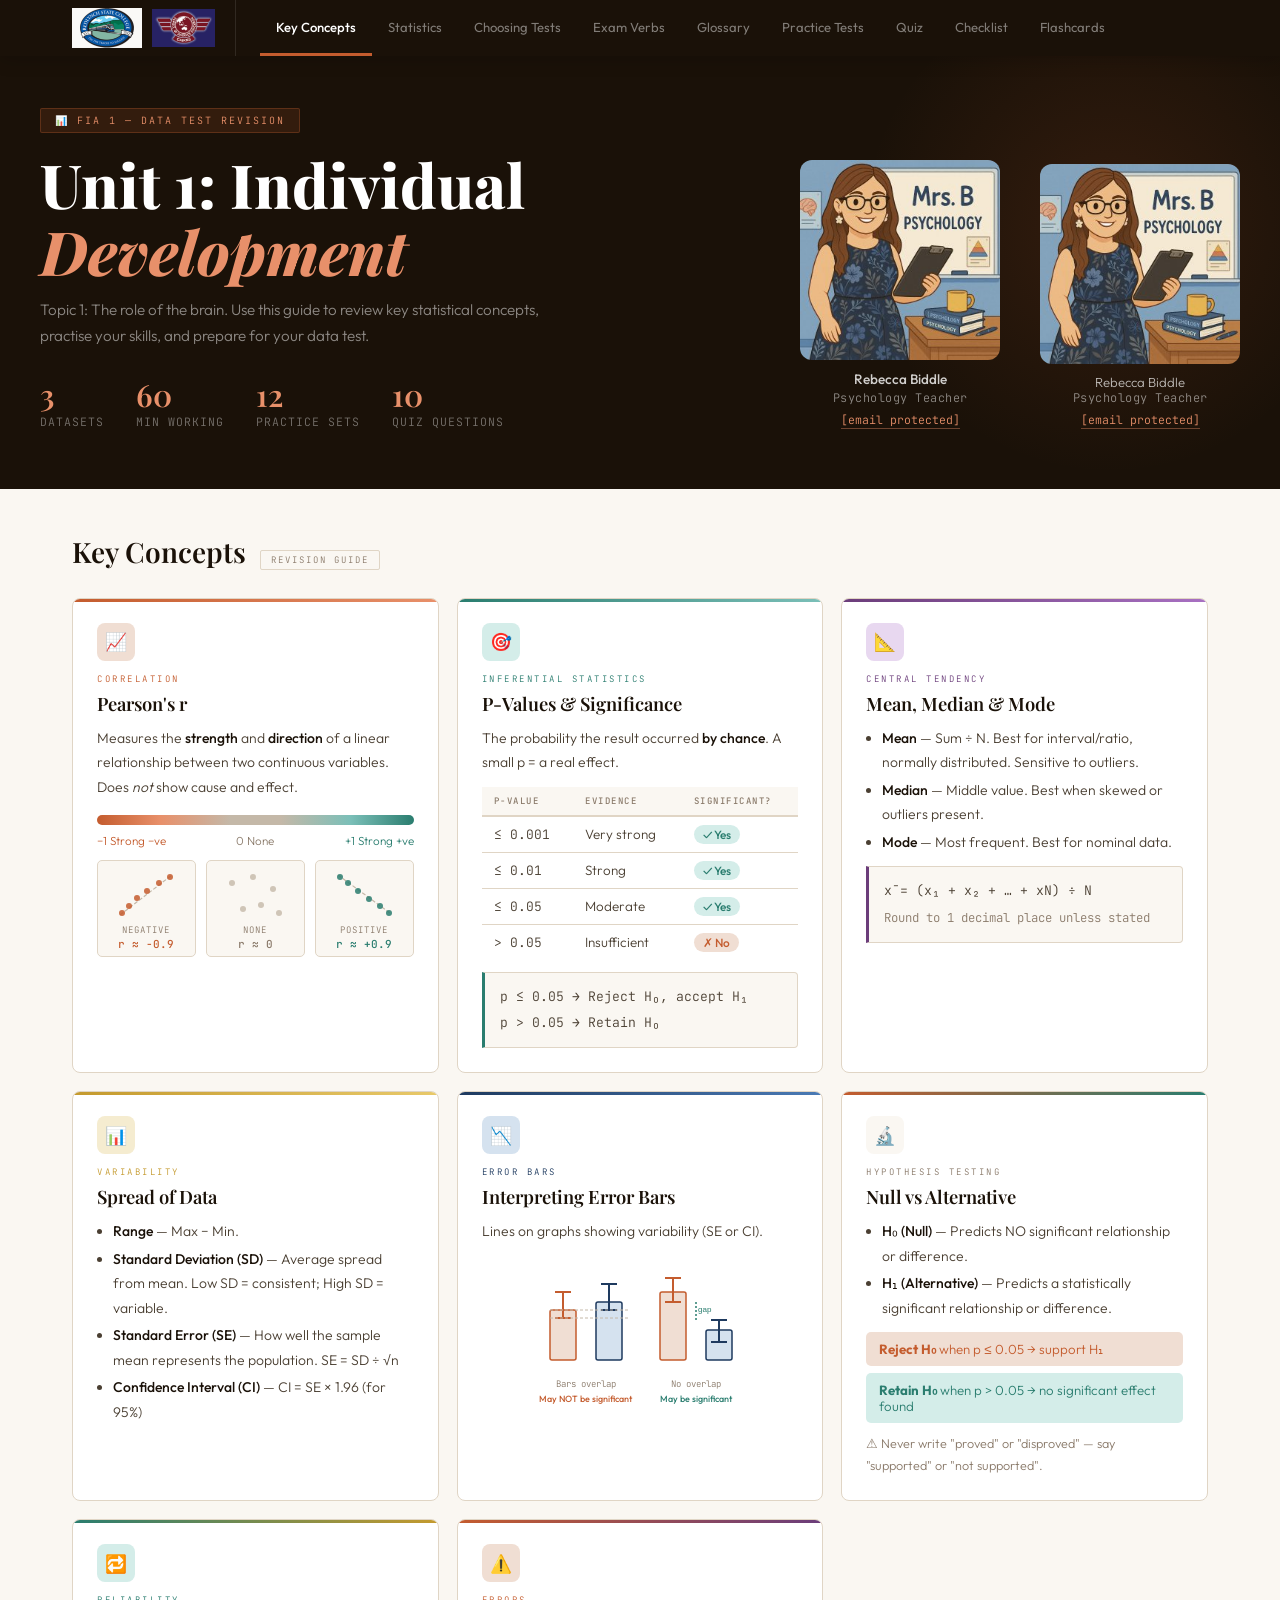
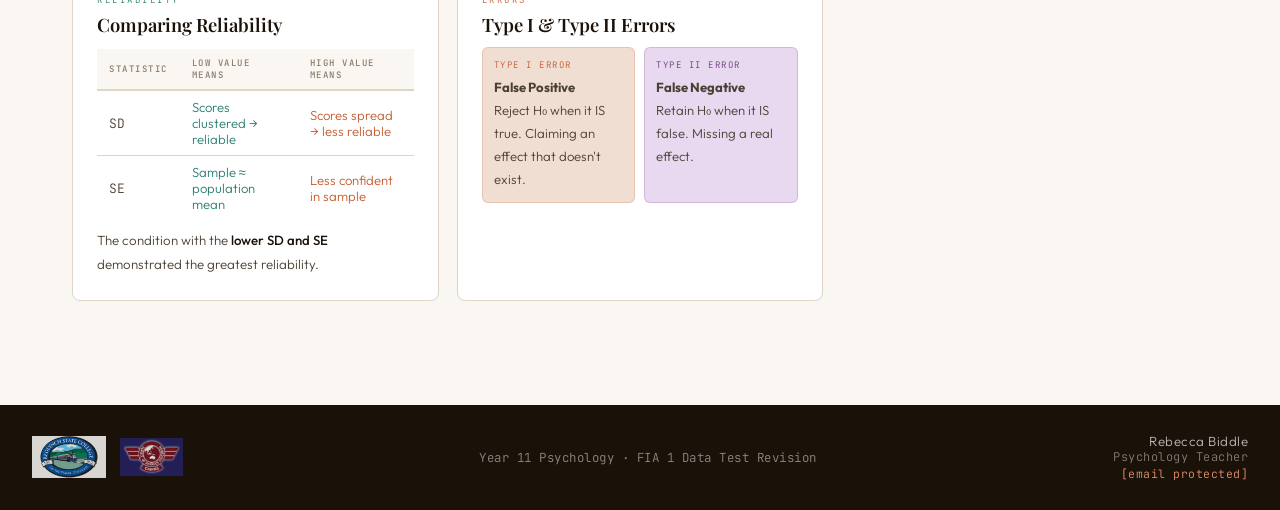
==== psych_revision.html @ a2a99e6b "Add files via upload" ====
<!DOCTYPE html>
<html lang="en">
<head>
<meta charset="UTF-8">
<meta name="viewport" content="width=device-width, initial-scale=1.0">
<title>Yr 11 Psychology — Data Test Revision</title>
<link href="https://fonts.googleapis.com/css2?family=Playfair+Display:ital,wght@0,600;0,800;1,600&family=Outfit:wght@300;400;500;600&family=JetBrains+Mono:wght@400;500&display=swap" rel="stylesheet">
<style>
:root {
  --cream: #faf7f2;
  --warm-white: #fff9f4;
  --ink: #1a1108;
  --ink-light: #4a3f32;
  --ink-muted: #8a7a6a;
  --ink-faint: #c4b8a8;
  --rust: #c45c2e;
  --rust-light: #f0ded3;
  --teal: #2a7d6f;
  --teal-light: #d4ede9;
  --gold: #c49a2e;
  --gold-light: #f5ecd0;
  --plum: #6b3d7a;
  --plum-light: #e8d8f0;
  --navy: #1e3a5f;
  --navy-light: #d5e2ef;
  --border: #e0d5c5;
  --shadow: rgba(26,17,8,0.08);
}
* { margin:0; padding:0; box-sizing:border-box; }
body { background:var(--cream); color:var(--ink); font-family:'Outfit',sans-serif; font-weight:300; min-height:100vh; }
.site-header { background:var(--ink); position:sticky; top:0; z-index:100; box-shadow:0 2px 20px rgba(0,0,0,0.2); }
.header-inner { max-width:1200px; margin:0 auto; padding:0 32px; display:flex; align-items:stretch; }
.header-brand { padding:14px 24px 14px 0; border-right:1px solid rgba(255,255,255,0.1); margin-right:24px; flex-shrink:0; }
.header-brand .school { font-family:'JetBrains Mono',monospace; font-size:9px; letter-spacing:2.5px; text-transform:uppercase; color:#e8906a; margin-bottom:3px; }
.header-brand .title { font-family:'Playfair Display',serif; font-size:1.05rem; color:#fff; font-weight:600; }
.header-nav { display:flex; align-items:stretch; flex:1; overflow-x:auto; }
.nav-btn { background:none; border:none; color:rgba(255,255,255,0.45); font-family:'Outfit',sans-serif; font-size:0.82rem; font-weight:400; padding:0 16px; cursor:pointer; transition:all 0.2s; border-bottom:3px solid transparent; white-space:nowrap; }
.nav-btn:hover { color:rgba(255,255,255,0.85); }
.nav-btn.active { color:#fff; border-bottom-color:var(--rust); font-weight:500; }
.hero { background:var(--ink); padding:52px 32px 60px; position:relative; overflow:hidden; }
.hero::before { content:''; position:absolute; right:-80px; top:-80px; width:500px; height:500px; border-radius:50%; background:radial-gradient(circle, rgba(196,92,46,0.15) 0%, transparent 70%); pointer-events:none; }
.hero-inner { max-width:1200px; margin:0 auto; position:relative; z-index:1; }
.hero-tag { display:inline-flex; align-items:center; gap:8px; background:rgba(196,92,46,0.15); border:1px solid rgba(196,92,46,0.3); color:#e8906a; font-family:'JetBrains Mono',monospace; font-size:10px; letter-spacing:2px; text-transform:uppercase; padding:5px 14px; border-radius:2px; margin-bottom:18px; }
.hero h1 { font-family:'Playfair Display',serif; font-size:clamp(2.2rem,5vw,3.8rem); color:#fff; line-height:1.1; margin-bottom:12px; font-weight:800; }
.hero h1 em { color:#e8906a; font-style:italic; }
.hero-sub { color:rgba(255,255,255,0.5); font-size:0.95rem; max-width:500px; line-height:1.7; }
.hero-stats { display:flex; gap:32px; margin-top:32px; flex-wrap:wrap; }
.hero-stat-num { font-family:'Playfair Display',serif; font-size:1.9rem; color:#e8906a; font-weight:600; line-height:1; margin-bottom:3px; }
.hero-stat-label { font-size:0.72rem; color:rgba(255,255,255,0.4); text-transform:uppercase; letter-spacing:1px; font-family:'JetBrains Mono',monospace; }
.main { max-width:1200px; margin:0 auto; padding:44px 32px 80px; }
.section { display:none; animation:fadeIn 0.3s ease; }
.section.active { display:block; }
@keyframes fadeIn { from { opacity:0; transform:translateY(8px); } to { opacity:1; transform:translateY(0); } }
.section-heading { display:flex; align-items:baseline; gap:14px; margin-bottom:28px; }
.section-heading h2 { font-family:'Playfair Display',serif; font-size:1.75rem; color:var(--ink); font-weight:600; }
.section-heading .stag { font-family:'JetBrains Mono',monospace; font-size:9px; letter-spacing:2px; text-transform:uppercase; color:var(--ink-muted); border:1px solid var(--border); padding:3px 10px; border-radius:2px; }
.card-grid { display:grid; grid-template-columns:repeat(auto-fill,minmax(340px,1fr)); gap:18px; margin-bottom:24px; }
.card { background:#fff; border:1px solid var(--border); border-radius:8px; padding:24px; transition:transform 0.2s,box-shadow 0.2s; position:relative; overflow:hidden; }
.card:hover { transform:translateY(-3px); box-shadow:0 8px 28px var(--shadow); }
.card-stripe { position:absolute; top:0; left:0; right:0; height:3px; }
.card-icon { width:38px; height:38px; border-radius:8px; display:flex; align-items:center; justify-content:center; font-size:1.1rem; margin-bottom:12px; }
.card-label { font-family:'JetBrains Mono',monospace; font-size:9px; letter-spacing:2.5px; text-transform:uppercase; margin-bottom:7px; }
.card h3 { font-family:'Playfair Display',serif; font-size:1.15rem; color:var(--ink); margin-bottom:10px; font-weight:600; line-height:1.3; }
.card p, .card li { color:var(--ink-light); font-size:0.875rem; line-height:1.75; }
.card ul { padding-left:16px; }
.card li { margin-bottom:3px; }
.hl { font-weight:500; color:var(--ink); }
.formula { background:var(--cream); border:1px solid var(--border); border-left:3px solid; border-radius:0 4px 4px 0; padding:11px 15px; margin-top:12px; font-family:'JetBrains Mono',monospace; font-size:0.82rem; color:var(--ink-light); line-height:2; }
.r-track { width:100%; height:10px; border-radius:5px; background:linear-gradient(to right, #c45c2e 0%, #e8906a 20%, #c4b8a8 42%, #c4b8a8 58%, #7bbfb8 80%, #2a7d6f 100%); position:relative; margin-top:16px; }
.r-labels-row { display:flex; justify-content:space-between; margin-top:8px; font-size:0.73rem; color:var(--ink-muted); }
.scatter-row { display:flex; gap:10px; margin-top:12px; }
.scatter-item { flex:1; background:var(--cream); border:1px solid var(--border); border-radius:5px; padding:8px 6px 5px; text-align:center; }
.scatter-item svg { display:block; margin:0 auto; }
.scatter-item-label { font-size:9px; font-family:'JetBrains Mono',monospace; letter-spacing:1px; text-transform:uppercase; color:var(--ink-muted); margin-top:5px; }
.scatter-item-r { font-size:11px; font-family:'JetBrains Mono',monospace; font-weight:500; margin-top:1px; }
.data-table { width:100%; border-collapse:collapse; font-size:0.84rem; margin-top:12px; }
.data-table th { background:var(--cream); padding:8px 12px; text-align:left; font-weight:500; font-family:'JetBrains Mono',monospace; font-size:9px; letter-spacing:1.5px; text-transform:uppercase; color:var(--ink-muted); border-bottom:2px solid var(--border); }
.data-table td { padding:8px 12px; border-bottom:1px solid var(--border); color:var(--ink-light); vertical-align:middle; }
.data-table tr:last-child td { border-bottom:none; }
.data-table td:first-child { font-family:'JetBrains Mono',monospace; font-size:0.81rem; }
.pill { display:inline-block; padding:2px 9px; border-radius:20px; font-size:0.74rem; font-weight:500; }
.pill-green { background:var(--teal-light); color:var(--teal); }
.pill-red { background:var(--rust-light); color:var(--rust); }
.pill-gold { background:var(--gold-light); color:var(--gold); }
.pill-plum { background:var(--plum-light); color:var(--plum); }
.pill-navy { background:var(--navy-light); color:var(--navy); }
.eb-demo { display:flex; gap:20px; margin-top:12px; align-items:flex-end; justify-content:center; padding:16px 0 8px; }
.eb-wrap { text-align:center; }
.eb-label { font-family:'JetBrains Mono',monospace; font-size:9px; color:var(--ink-muted); margin-top:6px; }
.eb-verdict { font-size:9px; margin-top:3px; font-weight:500; }
.full-card { background:#fff; border:1px solid var(--border); border-radius:8px; padding:26px; margin-bottom:18px; }
.full-card h3 { font-family:'Playfair Display',serif; font-size:1.2rem; color:var(--ink); margin-bottom:14px; }
.tree-wrap { background:#fff; border:1px solid var(--border); border-radius:10px; padding:28px; margin-bottom:20px; }
.tree-wrap h3 { font-family:'Playfair Display',serif; font-size:1.35rem; margin-bottom:24px; color:var(--ink); }
.tree-node { background:var(--cream); border:1px solid var(--border); border-radius:6px; padding:12px 16px; font-size:0.88rem; color:var(--ink); margin-bottom:10px; font-weight:500; display:flex; align-items:center; gap:10px; }
.tree-node-num { background:var(--ink); color:#fff; width:22px; height:22px; border-radius:50%; display:flex; align-items:center; justify-content:center; font-size:0.72rem; font-weight:600; flex-shrink:0; }
.tree-split { display:grid; grid-template-columns:1fr 1fr; gap:12px; margin-left:14px; margin-bottom:18px; position:relative; }
.tree-split::before { content:''; position:absolute; left:-6px; top:0; bottom:0; width:2px; background:var(--border); }
.tree-branch { background:#fff; border:1px solid var(--border); border-radius:6px; padding:14px; }
.tree-branch-tag { display:inline-block; font-family:'JetBrains Mono',monospace; font-size:9px; letter-spacing:1.5px; text-transform:uppercase; padding:2px 8px; border-radius:2px; margin-bottom:8px; }
.tag-yes { background:var(--teal-light); color:var(--teal); }
.tag-no { background:var(--rust-light); color:var(--rust); }
.tree-branch p { font-size:0.83rem; color:var(--ink-light); line-height:1.6; }
.result-chip { display:inline-block; background:var(--navy-light); color:var(--navy); border:1px solid rgba(30,58,95,0.2); font-family:'JetBrains Mono',monospace; font-size:10px; padding:3px 10px; border-radius:3px; margin-top:6px; margin-right:4px; }
.result-chip.green { background:var(--teal-light); color:var(--teal); border-color:rgba(42,125,111,0.2); }
.result-chip.gold { background:var(--gold-light); color:var(--gold); border-color:rgba(196,154,46,0.2); }
.result-chip.plum { background:var(--plum-light); color:var(--plum); border-color:rgba(107,61,122,0.2); }
.verb-grid { display:grid; grid-template-columns:repeat(auto-fill,minmax(260px,1fr)); gap:12px; margin-bottom:22px; }
.verb-card { background:#fff; border:1px solid var(--border); border-radius:8px; padding:16px 18px; border-left:4px solid var(--rust); transition:transform 0.15s; }
.verb-card:hover { transform:translateX(3px); }
.verb-name { font-family:'JetBrains Mono',monospace; font-size:0.8rem; color:var(--rust); text-transform:uppercase; letter-spacing:1px; margin-bottom:5px; }
.verb-desc { color:var(--ink-light); font-size:0.84rem; line-height:1.6; }
.tip-box { background:var(--gold-light); border:1px solid rgba(196,154,46,0.3); border-radius:8px; padding:20px 24px; margin-top:6px; }
.tip-box h4 { font-family:'Playfair Display',serif; color:var(--gold); font-size:1rem; margin-bottom:10px; }
.tip-box li { color:var(--ink-light); font-size:0.87rem; line-height:2; }
.glossary-search { width:100%; max-width:400px; padding:10px 15px; border:1px solid var(--border); border-radius:6px; font-family:'Outfit',sans-serif; font-size:0.88rem; color:var(--ink); background:#fff; margin-bottom:18px; outline:none; transition:border-color 0.2s; }
.glossary-search:focus { border-color:var(--rust); }
.glossary-search::placeholder { color:var(--ink-faint); }
.glossary-grid { display:grid; grid-template-columns:repeat(auto-fill,minmax(285px,1fr)); gap:11px; }
.g-item { background:#fff; border:1px solid var(--border); border-radius:6px; padding:15px 17px; transition:border-color 0.2s,transform 0.15s; }
.g-item:hover { border-color:var(--rust); transform:translateY(-2px); }
.g-term { font-family:'JetBrains Mono',monospace; font-size:0.77rem; color:var(--rust); text-transform:uppercase; letter-spacing:0.8px; margin-bottom:5px; }
.g-def { color:var(--ink-light); font-size:0.84rem; line-height:1.65; }
.practice-intro { background:var(--navy); border-radius:10px; padding:26px 30px; margin-bottom:24px; display:flex; align-items:flex-start; gap:18px; color:#fff; }
.practice-intro-icon { font-size:1.8rem; flex-shrink:0; margin-top:2px; }
.practice-intro h3 { font-family:'Playfair Display',serif; font-size:1.25rem; font-weight:600; margin-bottom:5px; }
.practice-intro p { font-size:0.87rem; color:rgba(255,255,255,0.6); line-height:1.7; }
.practice-grid { display:grid; grid-template-columns:repeat(auto-fill,minmax(275px,1fr)); gap:13px; }
.practice-card { background:#fff; border:1px solid var(--border); border-radius:8px; padding:18px; display:flex; align-items:flex-start; gap:13px; text-decoration:none; color:inherit; transition:all 0.2s; }
.practice-card:hover { border-color:var(--navy); transform:translateY(-3px); box-shadow:0 8px 24px var(--shadow); }
.practice-num { width:34px; height:34px; background:var(--navy-light); color:var(--navy); border-radius:6px; display:flex; align-items:center; justify-content:center; font-family:'JetBrains Mono',monospace; font-size:0.8rem; font-weight:500; flex-shrink:0; }
.practice-topic { font-size:0.87rem; font-weight:500; color:var(--ink); margin-bottom:3px; line-height:1.4; }
.practice-file { font-family:'JetBrains Mono',monospace; font-size:0.7rem; color:var(--ink-muted); }
.practice-arrow { color:var(--ink-faint); font-size:0.95rem; transition:color 0.2s,transform 0.2s; margin-top:6px; flex-shrink:0; }
.practice-card:hover .practice-arrow { color:var(--navy); transform:translateX(3px); }
.quiz-header { display:flex; align-items:center; justify-content:space-between; background:#fff; border:1px solid var(--border); border-radius:8px; padding:18px 22px; margin-bottom:22px; gap:18px; flex-wrap:wrap; }
.quiz-score-big { font-family:'Playfair Display',serif; font-size:2.6rem; color:var(--rust); line-height:1; font-weight:600; }
.quiz-score-of { font-size:1.05rem; color:var(--ink-muted); }
.quiz-progress-wrap { flex:1; min-width:150px; }
.quiz-progress-label { font-size:0.79rem; color:var(--ink-muted); margin-bottom:6px; }
.quiz-progress-bar { height:4px; background:var(--border); border-radius:2px; overflow:hidden; }
.quiz-progress-fill { height:100%; background:var(--rust); border-radius:2px; transition:width 0.4s; }
.btn { background:var(--ink); color:#fff; border:none; padding:9px 20px; border-radius:5px; font-family:'Outfit',sans-serif; font-size:0.84rem; font-weight:500; cursor:pointer; transition:opacity 0.2s,transform 0.15s; }
.btn:hover { opacity:0.85; transform:translateY(-1px); }
.quiz-card { background:#fff; border:1px solid var(--border); border-radius:8px; padding:24px; margin-bottom:14px; }
.quiz-q-tag { display:inline-block; background:var(--rust-light); color:var(--rust); font-family:'JetBrains Mono',monospace; font-size:9px; letter-spacing:2px; text-transform:uppercase; padding:3px 10px; border-radius:2px; margin-bottom:10px; }
.quiz-q-text { font-size:0.94rem; color:var(--ink); line-height:1.65; margin-bottom:16px; }
.quiz-options { display:grid; gap:8px; }
.quiz-opt { background:var(--cream); border:1.5px solid var(--border); border-radius:5px; padding:11px 15px; text-align:left; cursor:pointer; font-family:'Outfit',sans-serif; font-size:0.86rem; color:var(--ink-light); transition:all 0.15s; display:flex; align-items:center; gap:10px; }
.quiz-opt-letter { width:23px; height:23px; border:1.5px solid var(--border); border-radius:4px; display:flex; align-items:center; justify-content:center; font-family:'JetBrains Mono',monospace; font-size:10px; color:var(--ink-muted); flex-shrink:0; transition:all 0.15s; }
.quiz-opt:hover:not(:disabled) { border-color:var(--rust); background:var(--rust-light); color:var(--ink); }
.quiz-opt:hover:not(:disabled) .quiz-opt-letter { border-color:var(--rust); color:var(--rust); }
.quiz-opt.correct { background:var(--teal-light); border-color:var(--teal); color:var(--teal); }
.quiz-opt.correct .quiz-opt-letter { background:var(--teal); border-color:var(--teal); color:#fff; }
.quiz-opt.wrong { background:var(--rust-light); border-color:var(--rust); color:var(--rust); }
.quiz-opt.wrong .quiz-opt-letter { background:var(--rust); border-color:var(--rust); color:#fff; }
.quiz-feedback { margin-top:12px; padding:12px 15px; border-radius:5px; font-size:0.84rem; line-height:1.65; display:none; }
.quiz-feedback.show { display:block; }
.quiz-feedback.ok { background:var(--teal-light); border:1px solid rgba(42,125,111,0.25); color:var(--teal); }
.quiz-feedback.no { background:var(--rust-light); border:1px solid rgba(196,92,46,0.25); color:#9a3010; }
footer { background:var(--ink); color:rgba(255,255,255,0.3); text-align:center; padding:18px; font-size:0.77rem; font-family:'JetBrains Mono',monospace; letter-spacing:0.5px; }
@media(max-width:640px){
  .header-inner{padding:0 14px;}
  .main{padding:28px 14px 60px;}
  .hero{padding:36px 14px 44px;}
  .tree-split{grid-template-columns:1fr;}
  .quiz-header{flex-direction:column;}
  .card-grid{grid-template-columns:1fr;}
  .hero-stats{gap:22px;}
}
</style>
</head>
<body>

<header class="site-header">
  <div class="header-inner">
    <div class="header-brand" style="display:flex;align-items:center;gap:10px;padding:8px 20px 8px 0;">
      <img src="[data-uri]" alt="Redlynch State College" style="height:40px;width:auto;">
      <img src="[data-uri]" alt="School of Distance Education Cairns" style="height:38px;width:auto;">
    </div>
    <nav class="header-nav">
      <button class="nav-btn active" onclick="show('concepts',this)">Key Concepts</button>
      <button class="nav-btn" onclick="show('stats',this)">Statistics</button>
      <button class="nav-btn" onclick="show('tests',this)">Choosing Tests</button>
      <button class="nav-btn" onclick="show('verbs',this)">Exam Verbs</button>
      <button class="nav-btn" onclick="show('glossary',this)">Glossary</button>
      <button class="nav-btn" onclick="show('practice',this)">Practice Tests</button>
      <button class="nav-btn" onclick="show('quiz',this)">Quiz</button>
      <button class="nav-btn" onclick="show('checklist',this)">Checklist</button>
      <button class="nav-btn" onclick="show('flashcards',this)">Flashcards</button>
    </nav>
  </div>
</header>

<section class="hero">
  <div class="hero-inner" style="display:flex;align-items:flex-start;justify-content:space-between;gap:40px;flex-wrap:wrap;">
    <div style="flex:1;min-width:280px;">
    <div class="hero-tag">📊 FIA 1 — Data Test Revision</div>
    <h1>Unit 1: Individual<br><em>Development</em></h1>
    <p class="hero-sub">Topic 1: The role of the brain. Use this guide to review key statistical concepts, practise your skills, and prepare for your data test.</p>
    <div class="hero-stats">
      <div class="hero-stat"><div class="hero-stat-num">3</div><div class="hero-stat-label">Datasets</div></div>
      <div class="hero-stat"><div class="hero-stat-num">60</div><div class="hero-stat-label">Min working</div></div>
      <div class="hero-stat"><div class="hero-stat-num">12</div><div class="hero-stat-label">Practice sets</div></div>
      <div class="hero-stat"><div class="hero-stat-num">10</div><div class="hero-stat-label">Quiz questions</div></div>
    </div>
    </div>
    <div style="flex-shrink:0;text-align:center;align-self:flex-end;">
      <img src="[data-uri]" alt="Mrs B - Psychology" style="height:200px;width:auto;border-radius:12px;display:block;">
      <div style="margin-top:10px;color:rgba(255,255,255,0.8);font-size:0.85rem;font-family:'Outfit',sans-serif;font-weight:500;">Rebecca Biddle</div>
      <div style="color:rgba(255,255,255,0.5);font-size:0.74rem;font-family:'JetBrains Mono',monospace;letter-spacing:0.5px;margin-top:2px;">Psychology Teacher</div>
      <a href="/cdn-cgi/l/email-protection#0674646f62623f46637728636273286773" style="display:inline-block;margin-top:6px;color:#e8906a;font-family:'JetBrains Mono',monospace;font-size:0.72rem;text-decoration:none;border-bottom:1px solid rgba(232,144,106,0.4);padding-bottom:1px;"><span class="__cf_email__" data-cfemail="aedcccc7caca97eecbdf80cbcadb80cfdb">[email&#160;protected]</span></a>
    </div>
    <div style="flex-shrink:0;text-align:center;align-self:flex-end;">
      <img src="[data-uri]" alt="Mrs B - Psychology" style="height:200px;width:auto;border-radius:12px;display:block;">
      <div style="margin-top:10px;color:rgba(255,255,255,0.7);font-size:0.82rem;font-family:'Outfit',sans-serif;">Rebecca Biddle</div>
      <div style="color:rgba(255,255,255,0.5);font-size:0.75rem;font-family:'JetBrains Mono',monospace;letter-spacing:0.5px;">Psychology Teacher</div>
      <a href="/cdn-cgi/l/email-protection#e09282898484d9a08591ce858495ce8195" style="display:inline-block;margin-top:6px;color:#e8906a;font-family:'JetBrains Mono',monospace;font-size:0.72rem;text-decoration:none;border-bottom:1px solid rgba(232,144,106,0.4);padding-bottom:1px;"><span class="__cf_email__" data-cfemail="89fbebe0ededb0c9ecf8a7ecedfca7e8fc">[email&#160;protected]</span></a>
    </div>
  </div>
</section>

<main class="main">

<!-- KEY CONCEPTS -->
<div id="section-concepts" class="section active">
  <div class="section-heading"><h2>Key Concepts</h2><span class="stag">Revision Guide</span></div>
  <div class="card-grid">

    <div class="card">
      <div class="card-stripe" style="background:linear-gradient(90deg,#c45c2e,#e8906a)"></div>
      <div class="card-icon" style="background:var(--rust-light)">📈</div>
      <div class="card-label" style="color:var(--rust)">Correlation</div>
      <h3>Pearson's r</h3>
      <p>Measures the <span class="hl">strength</span> and <span class="hl">direction</span> of a linear relationship between two continuous variables. Does <em>not</em> show cause and effect.</p>
      <div class="r-track"></div>
      <div class="r-labels-row"><span style="color:var(--rust)">−1 Strong −ve</span><span>0 None</span><span style="color:var(--teal)">+1 Strong +ve</span></div>
      <div class="scatter-row">
        <div class="scatter-item">
          <svg width="64" height="50" viewBox="0 0 64 50"><line x1="6" y1="46" x2="58" y2="6" stroke="#c4b8a8" stroke-width="1.2" stroke-dasharray="4,2"/><circle cx="8" cy="44" r="3" fill="#c45c2e" opacity=".85"/><circle cx="15" cy="37" r="3" fill="#c45c2e" opacity=".85"/><circle cx="23" cy="29" r="3" fill="#c45c2e" opacity=".85"/><circle cx="33" cy="22" r="3" fill="#c45c2e" opacity=".85"/><circle cx="45" cy="14" r="3" fill="#c45c2e" opacity=".85"/><circle cx="56" cy="8" r="3" fill="#c45c2e" opacity=".85"/></svg>
          <div class="scatter-item-label">Negative</div><div class="scatter-item-r" style="color:var(--rust)">r ≈ −0.9</div>
        </div>
        <div class="scatter-item">
          <svg width="64" height="50" viewBox="0 0 64 50"><circle cx="9" cy="14" r="3" fill="#c4b8a8" opacity=".8"/><circle cx="20" cy="40" r="3" fill="#c4b8a8" opacity=".8"/><circle cx="30" cy="8" r="3" fill="#c4b8a8" opacity=".8"/><circle cx="38" cy="36" r="3" fill="#c4b8a8" opacity=".8"/><circle cx="50" cy="20" r="3" fill="#c4b8a8" opacity=".8"/><circle cx="56" cy="44" r="3" fill="#c4b8a8" opacity=".8"/></svg>
          <div class="scatter-item-label">None</div><div class="scatter-item-r" style="color:var(--ink-muted)">r ≈ 0</div>
        </div>
        <div class="scatter-item">
          <svg width="64" height="50" viewBox="0 0 64 50"><line x1="6" y1="44" x2="58" y2="6" stroke="#c4b8a8" stroke-width="1.2" stroke-dasharray="4,2" transform="scale(1,-1) translate(0,-50)"/><circle cx="8" cy="8" r="3" fill="#2a7d6f" opacity=".85"/><circle cx="16" cy="14" r="3" fill="#2a7d6f" opacity=".85"/><circle cx="26" cy="22" r="3" fill="#2a7d6f" opacity=".85"/><circle cx="37" cy="30" r="3" fill="#2a7d6f" opacity=".85"/><circle cx="48" cy="37" r="3" fill="#2a7d6f" opacity=".85"/><circle cx="57" cy="44" r="3" fill="#2a7d6f" opacity=".85"/></svg>
          <div class="scatter-item-label">Positive</div><div class="scatter-item-r" style="color:var(--teal)">r ≈ +0.9</div>
        </div>
      </div>
    </div>

    <div class="card">
      <div class="card-stripe" style="background:linear-gradient(90deg,#2a7d6f,#7bbfb8)"></div>
      <div class="card-icon" style="background:var(--teal-light)">🎯</div>
      <div class="card-label" style="color:var(--teal)">Inferential Statistics</div>
      <h3>P-Values &amp; Significance</h3>
      <p>The probability the result occurred <span class="hl">by chance</span>. A small p = a real effect.</p>
      <table class="data-table">
        <tr><th>p-value</th><th>Evidence</th><th>Significant?</th></tr>
        <tr><td>≤ 0.001</td><td>Very strong</td><td><span class="pill pill-green">✓ Yes</span></td></tr>
        <tr><td>≤ 0.01</td><td>Strong</td><td><span class="pill pill-green">✓ Yes</span></td></tr>
        <tr><td>≤ 0.05</td><td>Moderate</td><td><span class="pill pill-green">✓ Yes</span></td></tr>
        <tr><td>&gt; 0.05</td><td>Insufficient</td><td><span class="pill pill-red">✗ No</span></td></tr>
      </table>
      <div class="formula" style="border-left-color:var(--teal)">p ≤ 0.05 → Reject H₀, accept H₁<br>p &gt; 0.05 → Retain H₀</div>
    </div>

    <div class="card">
      <div class="card-stripe" style="background:linear-gradient(90deg,#6b3d7a,#a870c2)"></div>
      <div class="card-icon" style="background:var(--plum-light)">📐</div>
      <div class="card-label" style="color:var(--plum)">Central Tendency</div>
      <h3>Mean, Median &amp; Mode</h3>
      <ul>
        <li><span class="hl">Mean</span> — Sum ÷ N. Best for interval/ratio, normally distributed. Sensitive to outliers.</li>
        <li><span class="hl">Median</span> — Middle value. Best when skewed or outliers present.</li>
        <li><span class="hl">Mode</span> — Most frequent. Best for nominal data.</li>
      </ul>
      <div class="formula" style="border-left-color:var(--plum)">x̄ = (x₁ + x₂ + … + xN) ÷ N<br><span style="font-size:0.77rem;color:var(--ink-muted)">Round to 1 decimal place unless stated</span></div>
    </div>

    <div class="card">
      <div class="card-stripe" style="background:linear-gradient(90deg,#c49a2e,#e8c96a)"></div>
      <div class="card-icon" style="background:var(--gold-light)">📊</div>
      <div class="card-label" style="color:var(--gold)">Variability</div>
      <h3>Spread of Data</h3>
      <ul>
        <li><span class="hl">Range</span> — Max − Min.</li>
        <li><span class="hl">Standard Deviation (SD)</span> — Average spread from mean. Low SD = consistent; High SD = variable.</li>
        <li><span class="hl">Standard Error (SE)</span> — How well the sample mean represents the population. SE = SD ÷ √n</li>
        <li><span class="hl">Confidence Interval (CI)</span> — CI = SE × 1.96 (for 95%)</li>
      </ul>
    </div>

    <div class="card">
      <div class="card-stripe" style="background:linear-gradient(90deg,#1e3a5f,#4a7ab5)"></div>
      <div class="card-icon" style="background:var(--navy-light)">📉</div>
      <div class="card-label" style="color:var(--navy)">Error Bars</div>
      <h3>Interpreting Error Bars</h3>
      <p>Lines on graphs showing variability (SE or CI).</p>
      <div class="eb-demo">
        <div class="eb-wrap">
          <svg width="88" height="96" viewBox="0 0 88 96">
            <!-- Bar A tall, Bar B medium-tall, error bars OVERLAP -->
            <rect x="8" y="38" width="26" height="50" fill="var(--rust-light)" stroke="var(--rust)" stroke-width="1.5" rx="2"/>
            <rect x="54" y="30" width="26" height="58" fill="var(--navy-light)" stroke="var(--navy)" stroke-width="1.5" rx="2"/>
            <!-- Error bar A: top at y=20, bottom at y=46 -->
            <line x1="21" y1="20" x2="21" y2="46" stroke="var(--rust)" stroke-width="2"/>
            <line x1="13" y1="20" x2="29" y2="20" stroke="var(--rust)" stroke-width="2"/>
            <line x1="13" y1="46" x2="29" y2="46" stroke="var(--rust)" stroke-width="2"/>
            <!-- Error bar B: top at y=12, bottom at y=38 — overlaps with A (both reach ~y=38-46) -->
            <line x1="67" y1="12" x2="67" y2="38" stroke="var(--navy)" stroke-width="2"/>
            <line x1="59" y1="12" x2="75" y2="12" stroke="var(--navy)" stroke-width="2"/>
            <line x1="59" y1="38" x2="75" y2="38" stroke="var(--navy)" stroke-width="2"/>
            <!-- Dashed line showing overlap zone -->
            <line x1="8" y1="38" x2="88" y2="38" stroke="#c4b8a8" stroke-width="1" stroke-dasharray="3,2"/>
            <line x1="8" y1="46" x2="88" y2="46" stroke="#c4b8a8" stroke-width="1" stroke-dasharray="3,2"/>
          </svg>
          <div class="eb-label">Bars overlap</div>
          <div class="eb-verdict" style="color:var(--rust)">May NOT be significant</div>
        </div>
        <div class="eb-wrap">
          <svg width="88" height="96" viewBox="0 0 88 96">
            <!-- Bar A tall, Bar B short, error bars DO NOT OVERLAP — clear gap -->
            <rect x="8" y="20" width="26" height="68" fill="var(--rust-light)" stroke="var(--rust)" stroke-width="1.5" rx="2"/>
            <rect x="54" y="58" width="26" height="30" fill="var(--navy-light)" stroke="var(--navy)" stroke-width="1.5" rx="2"/>
            <!-- Error bar A: top at y=6, bottom at y=30 -->
            <line x1="21" y1="6" x2="21" y2="30" stroke="var(--rust)" stroke-width="2"/>
            <line x1="13" y1="6" x2="29" y2="6" stroke="var(--rust)" stroke-width="2"/>
            <line x1="13" y1="30" x2="29" y2="30" stroke="var(--rust)" stroke-width="2"/>
            <!-- Error bar B: top at y=48, bottom at y=70 — clear gap from A's bottom (y=30) -->
            <line x1="67" y1="48" x2="67" y2="70" stroke="var(--navy)" stroke-width="2"/>
            <line x1="59" y1="48" x2="75" y2="48" stroke="var(--navy)" stroke-width="2"/>
            <line x1="59" y1="70" x2="75" y2="70" stroke="var(--navy)" stroke-width="2"/>
            <!-- Arrow showing gap -->
            <line x1="44" y1="30" x2="44" y2="48" stroke="#2a7d6f" stroke-width="1.5" stroke-dasharray="2,2"/>
            <text x="46" y="40" font-size="8" fill="#2a7d6f" font-family="sans-serif">gap</text>
          </svg>
          <div class="eb-label">No overlap</div>
          <div class="eb-verdict" style="color:var(--teal)">May be significant</div>
        </div>
      </div>
    </div>

    <div class="card">
      <div class="card-stripe" style="background:linear-gradient(90deg,#c45c2e,#2a7d6f)"></div>
      <div class="card-icon" style="background:var(--cream)">🔬</div>
      <div class="card-label" style="color:var(--ink-muted)">Hypothesis Testing</div>
      <h3>Null vs Alternative</h3>
      <ul>
        <li><span class="hl">H₀ (Null)</span> — Predicts NO significant relationship or difference.</li>
        <li><span class="hl">H₁ (Alternative)</span> — Predicts a statistically significant relationship or difference.</li>
      </ul>
      <div style="margin-top:12px;display:flex;flex-direction:column;gap:7px;">
        <div style="background:var(--rust-light);border-radius:5px;padding:9px 13px;font-size:0.83rem;color:var(--rust)"><strong>Reject H₀</strong> when p ≤ 0.05 → support H₁</div>
        <div style="background:var(--teal-light);border-radius:5px;padding:9px 13px;font-size:0.83rem;color:var(--teal)"><strong>Retain H₀</strong> when p > 0.05 → no significant effect found</div>
      </div>
      <p style="margin-top:9px;font-size:0.79rem;color:var(--ink-muted);">⚠ Never write "proved" or "disproved" — say "supported" or "not supported".</p>
    </div>

    <div class="card">
      <div class="card-stripe" style="background:linear-gradient(90deg,#2a7d6f,#c49a2e)"></div>
      <div class="card-icon" style="background:var(--teal-light)">🔁</div>
      <div class="card-label" style="color:var(--teal)">Reliability</div>
      <h3>Comparing Reliability</h3>
      <table class="data-table">
        <tr><th>Statistic</th><th>Low value means</th><th>High value means</th></tr>
        <tr><td>SD</td><td style="color:var(--teal);font-size:0.82rem">Scores clustered → reliable</td><td style="color:var(--rust);font-size:0.82rem">Scores spread → less reliable</td></tr>
        <tr><td>SE</td><td style="color:var(--teal);font-size:0.82rem">Sample ≈ population mean</td><td style="color:var(--rust);font-size:0.82rem">Less confident in sample</td></tr>
      </table>
      <p style="margin-top:9px;font-size:0.83rem;">The condition with the <span class="hl">lower SD and SE</span> demonstrated the greatest reliability.</p>
    </div>

    <div class="card">
      <div class="card-stripe" style="background:linear-gradient(90deg,#c45c2e,#6b3d7a)"></div>
      <div class="card-icon" style="background:var(--rust-light)">⚠️</div>
      <div class="card-label" style="color:var(--rust)">Errors</div>
      <h3>Type I &amp; Type II Errors</h3>
      <div style="display:grid;grid-template-columns:1fr 1fr;gap:9px;margin-top:10px;">
        <div style="background:var(--rust-light);border-radius:6px;padding:11px;border:1px solid rgba(196,92,46,0.2);">
          <div style="font-family:'JetBrains Mono',monospace;font-size:9px;color:var(--rust);letter-spacing:1.5px;text-transform:uppercase;margin-bottom:5px;">Type I Error</div>
          <p style="font-size:0.82rem;color:var(--ink-light)"><strong>False Positive</strong><br>Reject H₀ when it IS true. Claiming an effect that doesn't exist.</p>
        </div>
        <div style="background:var(--plum-light);border-radius:6px;padding:11px;border:1px solid rgba(107,61,122,0.2);">
          <div style="font-family:'JetBrains Mono',monospace;font-size:9px;color:var(--plum);letter-spacing:1.5px;text-transform:uppercase;margin-bottom:5px;">Type II Error</div>
          <p style="font-size:0.82rem;color:var(--ink-light)"><strong>False Negative</strong><br>Retain H₀ when it IS false. Missing a real effect.</p>
        </div>
      </div>
    </div>

  </div>
</div>

<!-- STATISTICS -->
<div id="section-stats" class="section">
  <div class="section-heading"><h2>Statistics Guide</h2><span class="stag">Reference</span></div>
  <div class="full-card">
    <h3>Interpreting Pearson's r — Strength &amp; Direction</h3>
    <table class="data-table">
      <tr><th>r range</th><th>Strength</th><th>What it looks like</th></tr>
      <tr><td>±0.75 to ±1.0</td><td><span class="pill pill-green">Strong</span></td><td>Data points very close to trendline</td></tr>
      <tr><td>±0.50 to ±0.74</td><td><span class="pill pill-gold">Moderate</span></td><td>Clear trend with some scatter</td></tr>
      <tr><td>±0.25 to ±0.49</td><td><span class="pill pill-plum">Weak</span></td><td>Slight trend, lots of scatter</td></tr>
      <tr><td>−0.24 to +0.24</td><td><span class="pill pill-red">None</span></td><td>Random scatter, no pattern</td></tr>
    </table>
    <p style="margin-top:11px;font-size:0.83rem;color:var(--ink-muted);">Negative r = as X ↑, Y ↓ &nbsp;|&nbsp; Positive r = as X ↑, Y ↑ &nbsp;|&nbsp; Strength = how close points are to the trendline.</p>
  </div>
  <div class="card-grid">
    <div class="card">
      <div class="card-stripe" style="background:var(--rust)"></div>
      <div class="card-label" style="color:var(--rust)">Formula Reference</div>
      <h3>Key Formulas</h3>
      <div class="formula" style="border-left-color:var(--rust)">Mean:&nbsp;&nbsp; x̄ = Σx ÷ N<br><br>Std Error:&nbsp; SE = SD ÷ √n<br><br>95% CI:&nbsp; CI = SE × 1.96<br><br>Coeff. Determination:&nbsp; R² = r²<br><br><span style="font-size:0.77rem;color:var(--ink-muted)">N = sample size</span></div>
    </div>
    <div class="card">
      <div class="card-stripe" style="background:var(--teal)"></div>
      <div class="card-label" style="color:var(--teal)">Normal Distribution</div>
      <h3>SD &amp; the Bell Curve</h3>
      <ul>
        <li>≈ <span class="hl">68%</span> of data within 1 SD of mean</li>
        <li>≈ <span class="hl">95%</span> of data within 2 SD of mean</li>
        <li>≈ <span class="hl">99.7%</span> of data within 3 SD of mean</li>
      </ul>
      <p style="margin-top:9px;font-size:0.84rem;">Normally distributed data: mean = median = mode. Required for parametric tests.</p>
    </div>
    <div class="card">
      <div class="card-stripe" style="background:var(--plum)"></div>
      <div class="card-label" style="color:var(--plum)">Data Types (NOIR)</div>
      <h3>Measurement Scales</h3>
      <table class="data-table">
        <tr><th>Type</th><th>Best measure</th><th>Example</th></tr>
        <tr><td>Nominal</td><td>Mode</td><td>Hair colour</td></tr>
        <tr><td>Ordinal</td><td>Median</td><td>Likert scale</td></tr>
        <tr><td>Interval</td><td>Mean</td><td>Temperature</td></tr>
        <tr><td>Ratio</td><td>Mean</td><td>Reaction time</td></tr>
      </table>
    </div>
    <div class="card">
      <div class="card-stripe" style="background:var(--gold)"></div>
      <div class="card-label" style="color:var(--gold)">Coefficient of Determination</div>
      <h3>R² — Explained Variance</h3>
      <p>R² = r². Shows what <span class="hl">proportion of variance</span> in Y is explained by X.</p>
      <div class="formula" style="border-left-color:var(--gold)">Example: r = −0.78<br>R² = 0.78² = 0.61<br>→ 61% of variance in Y explained by X<br>→ 39% due to other factors</div>
    </div>
    <div class="card">
      <div class="card-stripe" style="background:var(--navy)"></div>
      <div class="card-label" style="color:var(--navy)">Distribution Shape</div>
      <h3>Skew</h3>
      <ul>
        <li><span class="hl">Normal</span> — Bell-shaped, mean = median = mode</li>
        <li><span class="hl">Positive skew</span> (right tail) — Mode &lt; Median &lt; Mean → use non-parametric</li>
        <li><span class="hl">Negative skew</span> (left tail) — Mean &lt; Median &lt; Mode → use non-parametric</li>
        <li><span class="hl">Bimodal</span> — Two peaks in the data</li>
      </ul>
    </div>
    <div class="card">
      <div class="card-stripe" style="background:var(--rust)"></div>
      <div class="card-label" style="color:var(--rust)">Research Designs</div>
      <h3>Types of Design</h3>
      <ul>
        <li><span class="hl">Correlational</span> — Tests relationship between two variables. No IV manipulation.</li>
        <li><span class="hl">Independent groups</span> — Different participants in each condition.</li>
        <li><span class="hl">Repeated measures</span> — Same participants in all conditions. Needs counterbalancing.</li>
        <li><span class="hl">Matched participants</span> — Participants matched on key characteristics.</li>
      </ul>
    </div>

    <div class="card">
      <div class="card-stripe" style="background:var(--gold)"></div>
      <div class="card-icon" style="background:var(--gold-light)">📦</div>
      <div class="card-label" style="color:var(--gold)">Dispersion</div>
      <h3>Range, IQR &amp; Quartiles</h3>
      <ul>
        <li><span class="hl">Range</span> = Highest − Lowest score. Simple but affected by outliers.</li>
        <li><span class="hl">Q1</span> = 25th percentile (lower quartile)</li>
        <li><span class="hl">Q2</span> = 50th percentile (median)</li>
        <li><span class="hl">Q3</span> = 75th percentile (upper quartile)</li>
        <li><span class="hl">IQR</span> = Q3 − Q1. Used for ordinal data instead of SD.</li>
      </ul>
      <div class="formula" style="border-left-color:var(--gold)">IQR = Q3 − Q1<br>Variance = average of squared differences from mean<br>SD = √variance</div>
    </div>

    <div class="card">
      <div class="card-stripe" style="background:var(--teal)"></div>
      <div class="card-icon" style="background:var(--teal-light)">🌐</div>
      <div class="card-label" style="color:var(--teal)">Skew</div>
      <h3>Distribution Shape &amp; Order</h3>
      <ul>
        <li><span class="hl">Normal</span> — Bell-shaped. Mean = Median = Mode.</li>
        <li><span class="hl">Positive skew</span> (right tail) — Mode &lt; Median &lt; Mean</li>
        <li><span class="hl">Negative skew</span> (left tail) — Mean &lt; Median &lt; Mode</li>
        <li><span class="hl">Bimodal</span> — Two peaks in the distribution</li>
      </ul>
      <p style="margin-top:9px;font-size:0.83rem;">When data is skewed → use <span class="hl">median</span>, not mean.</p>
    </div>

    <div class="card">
      <div class="card-stripe" style="background:var(--plum)"></div>
      <div class="card-icon" style="background:var(--plum-light)">🎯</div>
      <div class="card-label" style="color:var(--plum)">Data Quality</div>
      <h3>Subjective vs Objective Data</h3>
      <div style="display:grid;grid-template-columns:1fr 1fr;gap:9px;margin-top:10px;">
        <div style="background:var(--plum-light);border-radius:6px;padding:11px;border:1px solid rgba(107,61,122,0.2);">
          <div style="font-family:'JetBrains Mono',monospace;font-size:9px;color:var(--plum);letter-spacing:1.5px;text-transform:uppercase;margin-bottom:5px;">Subjective</div>
          <p style="font-size:0.82rem;color:var(--ink-light)">Based on opinion, feelings, or self-report. No external yardstick. E.g. rating your own stress level.</p>
        </div>
        <div style="background:var(--teal-light);border-radius:6px;padding:11px;border:1px solid rgba(42,125,111,0.2);">
          <div style="font-family:'JetBrains Mono',monospace;font-size:9px;color:var(--teal);letter-spacing:1.5px;text-transform:uppercase;margin-bottom:5px;">Objective</div>
          <p style="font-size:0.82rem;color:var(--ink-light)">Measured against an identifiable external criterion. E.g. standardised tests, reaction time (ms).</p>
        </div>
      </div>
    </div>

    <div class="card">
      <div class="card-stripe" style="background:var(--navy)"></div>
      <div class="card-icon" style="background:var(--navy-light)">🔭</div>
      <div class="card-label" style="color:var(--navy)">Conclusions</div>
      <h3>Conclusions &amp; Generalisations</h3>
      <ul>
        <li>A <span class="hl">conclusion</span> states whether the hypothesis is supported or rejected based on the data.</li>
        <li>A <span class="hl">generalisation</span> applies findings to the broader population.</li>
      </ul>
      <p style="margin-top:9px;font-size:0.84rem;font-weight:500;">To generalise, 3 conditions must be met:</p>
      <div style="background:var(--navy-light);border-radius:6px;padding:11px 14px;margin-top:8px;font-size:0.83rem;color:var(--ink-light);line-height:1.9;">
        1. Sample must <span class="hl">represent</span> the population<br>
        2. Results must be <span class="hl">statistically significant</span><br>
        3. All <span class="hl">confounding variables</span> must be controlled
      </div>
    </div>

  </div>

  <!-- SD vs SEM vs CI comparison table -->
  <div class="full-card" style="margin-bottom:18px;">
    <h3>SD vs SEM vs CI vs p vs r — At a Glance</h3>
    <table class="data-table">
      <tr><th>Statistic</th><th>What it measures</th><th>Key rule</th><th>Formula</th></tr>
      <tr><td>SD</td><td>Spread of individual data from sample mean</td><td>Larger SD = greater variation</td><td>√variance</td></tr>
      <tr><td>SEM</td><td>How well sample mean estimates population mean</td><td>Larger SEM = less confidence in sample mean</td><td>SD ÷ √n</td></tr>
      <tr><td>CI</td><td>Range where 95% of population means fall</td><td>Non-overlapping CIs = likely significantly different</td><td>SE × 1.96</td></tr>
      <tr><td>p-value</td><td>Probability result is due to chance</td><td>p ≤ 0.05 = significant</td><td>From inferential test</td></tr>
      <tr><td>r-value</td><td>Strength &amp; direction of relationship</td><td>Closer to ±1 = stronger</td><td>Pearson or Spearman</td></tr>
    </table>
  </div>

  <!-- Detailed p-value table -->
  <div class="full-card" style="margin-bottom:18px;">
    <h3>p-value Interpretation — Detailed Scale</h3>
    <table class="data-table">
      <tr><th>p-value</th><th>Interpretation</th><th>Significant?</th></tr>
      <tr><td>p ≥ 0.1</td><td>No evidence against null hypothesis — consistent with null</td><td><span class="pill pill-red">✗ No</span></td></tr>
      <tr><td>0.05 ≤ p &lt; 0.1</td><td>Low evidence against null, in favour of alternative</td><td><span class="pill pill-red">✗ No</span></td></tr>
      <tr><td>0.01 ≤ p &lt; 0.05</td><td>Moderate evidence — statistically significant</td><td><span class="pill pill-green">✓ Yes</span></td></tr>
      <tr><td>0.001 ≤ p &lt; 0.01</td><td>Strong evidence against null hypothesis</td><td><span class="pill pill-green">✓ Yes</span></td></tr>
      <tr><td>p &lt; 0.001</td><td>Very strong evidence against null hypothesis</td><td><span class="pill pill-green">✓ Yes</span></td></tr>
    </table>
  </div>

  <!-- Excel formulas -->
  <div class="full-card" style="margin-bottom:18px;">
    <h3>Excel Formula Reference</h3>
    <table class="data-table">
      <tr><th>Statistic</th><th>Excel Formula</th><th>Notes</th></tr>
      <tr><td>Mean</td><td style="font-family:'JetBrains Mono',monospace">=AVERAGE(range)</td><td>—</td></tr>
      <tr><td>Median</td><td style="font-family:'JetBrains Mono',monospace">=MEDIAN(range)</td><td>—</td></tr>
      <tr><td>Mode</td><td style="font-family:'JetBrains Mono',monospace">=MODE(range)</td><td>—</td></tr>
      <tr><td>Quartiles</td><td style="font-family:'JetBrains Mono',monospace">=QUARTILE(array, quart)</td><td>quart = 1, 2, or 3</td></tr>
      <tr><td>SD (sample)</td><td style="font-family:'JetBrains Mono',monospace">=STDEV.S(range)</td><td>Use for sample data</td></tr>
      <tr><td>SD (population)</td><td style="font-family:'JetBrains Mono',monospace">=STDEV.P(range)</td><td>Use for whole population</td></tr>
      <tr><td>Standard Error</td><td style="font-family:'JetBrains Mono',monospace">=STDEV(range)/SQRT(COUNT(range))</td><td>—</td></tr>
      <tr><td>Variance (sample)</td><td style="font-family:'JetBrains Mono',monospace">=VAR(range)</td><td>—</td></tr>
      <tr><td>Skewness</td><td style="font-family:'JetBrains Mono',monospace">=SKEW(range)</td><td>Close to 0 = normal distribution</td></tr>
      <tr><td>Confidence Interval</td><td style="font-family:'JetBrains Mono',monospace">=CONFIDENCE(alpha, sigma, n)</td><td>alpha = 0.05 for 95% CI</td></tr>
    </table>
  </div>

  <!-- Key Symbols -->
  <div class="full-card">
    <h3>Key Symbols &amp; Equations</h3>
    <div style="display:grid;grid-template-columns:repeat(auto-fill,minmax(220px,1fr));gap:8px;margin-bottom:14px;">
      <div style="background:var(--cream);border:1px solid var(--border);border-radius:5px;padding:9px 13px;font-family:'JetBrains Mono',monospace;font-size:0.82rem;color:var(--ink-light)"><strong style="color:var(--ink)">N or n</strong> = sample size</div>
      <div style="background:var(--cream);border:1px solid var(--border);border-radius:5px;padding:9px 13px;font-family:'JetBrains Mono',monospace;font-size:0.82rem;color:var(--ink-light)"><strong style="color:var(--ink)">∑</strong> = sum of</div>
      <div style="background:var(--cream);border:1px solid var(--border);border-radius:5px;padding:9px 13px;font-family:'JetBrains Mono',monospace;font-size:0.82rem;color:var(--ink-light)"><strong style="color:var(--ink)">x̄</strong> = sample mean</div>
      <div style="background:var(--cream);border:1px solid var(--border);border-radius:5px;padding:9px 13px;font-family:'JetBrains Mono',monospace;font-size:0.82rem;color:var(--ink-light)"><strong style="color:var(--ink)">μ</strong> = population mean</div>
      <div style="background:var(--cream);border:1px solid var(--border);border-radius:5px;padding:9px 13px;font-family:'JetBrains Mono',monospace;font-size:0.82rem;color:var(--ink-light)"><strong style="color:var(--ink)">r or R</strong> = Pearson's r</div>
      <div style="background:var(--cream);border:1px solid var(--border);border-radius:5px;padding:9px 13px;font-family:'JetBrains Mono',monospace;font-size:0.82rem;color:var(--ink-light)"><strong style="color:var(--ink)">R²</strong> = coefficient of determination</div>
      <div style="background:var(--cream);border:1px solid var(--border);border-radius:5px;padding:9px 13px;font-family:'JetBrains Mono',monospace;font-size:0.82rem;color:var(--ink-light)"><strong style="color:var(--ink)">t</strong> = t-score</div>
      <div style="background:var(--cream);border:1px solid var(--border);border-radius:5px;padding:9px 13px;font-family:'JetBrains Mono',monospace;font-size:0.82rem;color:var(--ink-light)"><strong style="color:var(--ink)">U</strong> = U-score (Mann-Whitney)</div>
      <div style="background:var(--cream);border:1px solid var(--border);border-radius:5px;padding:9px 13px;font-family:'JetBrains Mono',monospace;font-size:0.82rem;color:var(--ink-light)"><strong style="color:var(--ink)">p</strong> = probability score</div>
      <div style="background:var(--cream);border:1px solid var(--border);border-radius:5px;padding:9px 13px;font-family:'JetBrains Mono',monospace;font-size:0.82rem;color:var(--ink-light)"><strong style="color:var(--ink)">SD or s</strong> = standard deviation</div>
      <div style="background:var(--cream);border:1px solid var(--border);border-radius:5px;padding:9px 13px;font-family:'JetBrains Mono',monospace;font-size:0.82rem;color:var(--ink-light)"><strong style="color:var(--ink)">SE</strong> = standard error of mean</div>
      <div style="background:var(--cream);border:1px solid var(--border);border-radius:5px;padding:9px 13px;font-family:'JetBrains Mono',monospace;font-size:0.82rem;color:var(--ink-light)"><strong style="color:var(--ink)">CI</strong> = confidence interval</div>
    </div>
  </div>

</div>

<!-- CHOOSING TESTS -->
<div id="section-tests" class="section">
  <div class="section-heading"><h2>Choosing Statistical Tests</h2><span class="stag">Decision Guide</span></div>
  <div class="tree-wrap">
    <h3>Step-by-step: Which test do I use?</h3>
    <div class="tree-node"><div class="tree-node-num">1</div>What is your research design?</div>
    <div class="tree-split">
      <div class="tree-branch">
        <div class="tree-branch-tag tag-yes">Correlational</div>
        <p>Testing relationship between two variables. No IV is manipulated.</p>
        <p style="margin-top:8px;">Is data continuous (interval/ratio) &amp; normally distributed?</p>
        <div style="display:flex;gap:8px;margin-top:8px;flex-wrap:wrap;">
          <div><div style="font-size:9px;color:var(--teal);font-family:'JetBrains Mono',monospace;margin-bottom:3px;">YES → PARAMETRIC</div><div class="result-chip green">Pearson's r</div></div>
          <div><div style="font-size:9px;color:var(--rust);font-family:'JetBrains Mono',monospace;margin-bottom:3px;">NO → NON-PARAMETRIC</div><div class="result-chip plum">Spearman's rho</div></div>
        </div>
      </div>
      <div class="tree-branch">
        <div class="tree-branch-tag tag-no">Experimental</div>
        <p>Comparing groups or conditions. An IV is manipulated.</p>
        <p style="margin-top:8px;">Same or different participants in each condition?</p>
        <div style="display:flex;gap:8px;margin-top:8px;flex-wrap:wrap;">
          <div><div style="font-size:9px;color:var(--gold);font-family:'JetBrains Mono',monospace;margin-bottom:3px;">INDEPENDENT GROUPS</div><div class="result-chip">Unpaired t-test</div><div class="result-chip gold" style="margin-top:4px;">Mann-Whitney U</div></div>
          <div><div style="font-size:9px;color:var(--plum);font-family:'JetBrains Mono',monospace;margin-bottom:3px;">REPEATED MEASURES</div><div class="result-chip">Paired t-test</div><div class="result-chip plum" style="margin-top:4px;">Wilcoxon test</div></div>
        </div>
      </div>
    </div>
    <div class="tree-node"><div class="tree-node-num">2</div>Parametric or Non-Parametric?</div>
    <div class="tree-split">
      <div class="tree-branch">
        <div class="tree-branch-tag tag-yes">Use Parametric when ALL apply:</div>
        <ul style="font-size:0.84rem;color:var(--ink-light);padding-left:16px;margin-top:6px;line-height:1.9;">
          <li>Data is interval or ratio</li>
          <li>Data is normally distributed</li>
          <li>Large sample (ideally n &gt; 30)</li>
          <li>Similar variance between groups</li>
        </ul>
        <div class="result-chip green" style="margin-top:9px;">Pearson's r &nbsp;|&nbsp; t-tests</div>
      </div>
      <div class="tree-branch">
        <div class="tree-branch-tag tag-no">Use Non-Parametric when:</div>
        <ul style="font-size:0.84rem;color:var(--ink-light);padding-left:16px;margin-top:6px;line-height:1.9;">
          <li>Nominal or ordinal data</li>
          <li>Distribution skewed or unclear</li>
          <li>Small sample size (&lt; 20)</li>
          <li>Outliers cannot be excluded</li>
        </ul>
        <div class="result-chip plum" style="margin-top:9px;">Spearman &nbsp;|&nbsp; Mann-Whitney &nbsp;|&nbsp; Wilcoxon</div>
      </div>
    </div>
    <div class="tree-node"><div class="tree-node-num">3</div>What makes Pearson's correlation appropriate for a dataset?</div>
    <div style="background:var(--cream);border:1px solid var(--border);border-radius:6px;padding:14px 18px;margin-left:14px;margin-top:8px;">
      <ul style="font-size:0.87rem;color:var(--ink-light);padding-left:18px;line-height:2.1;">
        <li>Both variables are <span class="hl">continuous (interval or ratio)</span> data</li>
        <li>The relationship appears <span class="hl">linear</span> on a scatterplot</li>
        <li>Data is approximately <span class="hl">normally distributed</span></li>
        <li>No extreme outliers distorting the pattern</li>
        <li>Sample size is reasonable (generally n &gt; 30)</li>
      </ul>
    </div>

    <!-- About Each Test -->
    <div style="margin-top:24px;">
      <div style="font-family:'Playfair Display',serif;font-size:1.2rem;font-weight:600;color:var(--ink);margin-bottom:14px;">About Each Test</div>
      <div style="display:grid;grid-template-columns:repeat(auto-fill,minmax(300px,1fr));gap:12px;margin-bottom:20px;">
        <div style="background:#fff;border:1px solid var(--border);border-radius:8px;padding:16px 18px;border-top:3px solid var(--teal);">
          <div style="font-family:'JetBrains Mono',monospace;font-size:9px;letter-spacing:2px;text-transform:uppercase;color:var(--teal);margin-bottom:6px;">Parametric</div>
          <div style="font-weight:500;font-size:0.9rem;margin-bottom:8px;color:var(--ink)">t-tests (Paired &amp; Unpaired)</div>
          <ul style="font-size:0.83rem;color:var(--ink-light);padding-left:16px;line-height:1.8;">
            <li><span class="hl">Paired t-test</span> — same participants tested twice (repeated measures)</li>
            <li><span class="hl">Unpaired t-test</span> — different participants per group (independent groups)</li>
            <li>Produces a <span class="hl">t-score</span> with an associated p-value</li>
            <li>Larger t-score = more difference between groups</li>
          </ul>
        </div>
        <div style="background:#fff;border:1px solid var(--border);border-radius:8px;padding:16px 18px;border-top:3px solid var(--gold);">
          <div style="font-family:'JetBrains Mono',monospace;font-size:9px;letter-spacing:2px;text-transform:uppercase;color:var(--gold);margin-bottom:6px;">Non-Parametric</div>
          <div style="font-weight:500;font-size:0.9rem;margin-bottom:8px;color:var(--ink)">Mann-Whitney U Test</div>
          <ul style="font-size:0.83rem;color:var(--ink-light);padding-left:16px;line-height:1.8;">
            <li>Non-parametric alternative to the <span class="hl">unpaired t-test</span></li>
            <li>Used for ordinal data with independent groups design</li>
            <li>No assumption of normal distribution</li>
            <li>Produces a <span class="hl">U statistic</span> with an associated p-value</li>
          </ul>
        </div>
        <div style="background:#fff;border:1px solid var(--border);border-radius:8px;padding:16px 18px;border-top:3px solid var(--plum);">
          <div style="font-family:'JetBrains Mono',monospace;font-size:9px;letter-spacing:2px;text-transform:uppercase;color:var(--plum);margin-bottom:6px;">Non-Parametric</div>
          <div style="font-weight:500;font-size:0.9rem;margin-bottom:8px;color:var(--ink)">Wilcoxon Signed-Ranks Test</div>
          <ul style="font-size:0.83rem;color:var(--ink-light);padding-left:16px;line-height:1.8;">
            <li>Alternative to the <span class="hl">paired t-test</span> when data is not normally distributed</li>
            <li>Compares two sets of scores from the <span class="hl">same participants</span></li>
            <li>Produces a <span class="hl">Z value</span> with an associated p-value</li>
          </ul>
        </div>
      </div>
    </div>

    <!-- Mnemonics -->
    <div style="background:var(--ink);border-radius:10px;padding:24px 28px;margin-top:8px;">
      <div style="font-family:'Playfair Display',serif;font-size:1.2rem;font-weight:600;color:#fff;margin-bottom:16px;">🧠 Memory Aid — Mnemonics from the Data Booklet</div>
      <div style="display:grid;grid-template-columns:repeat(auto-fill,minmax(240px,1fr));gap:12px;">
        <div style="background:rgba(255,255,255,0.07);border:1px solid rgba(255,255,255,0.12);border-radius:8px;padding:14px 16px;">
          <div style="font-family:'JetBrains Mono',monospace;font-size:11px;color:#e8906a;font-weight:500;margin-bottom:6px;">I'm Really Cool</div>
          <div style="font-size:0.82rem;color:rgba(255,255,255,0.7);line-height:1.8;"><span style="color:#fff;font-weight:500">I</span>ndependent groups · <span style="color:#fff;font-weight:500">R</span>epeated measures · <span style="color:#fff;font-weight:500">C</span>orrelational</div>
        </div>
        <div style="background:rgba(255,255,255,0.07);border:1px solid rgba(255,255,255,0.12);border-radius:8px;padding:14px 16px;">
          <div style="font-family:'JetBrains Mono',monospace;font-size:11px;color:#e8906a;font-weight:500;margin-bottom:6px;">Only Men Wear Socks</div>
          <div style="font-size:0.82rem;color:rgba(255,255,255,0.7);line-height:1.8;"><span style="color:#fff;font-weight:500">O</span>rdinal → <span style="color:#fff;font-weight:500">M</span>ann-Whitney · <span style="color:#fff;font-weight:500">W</span>ilcoxon · <span style="color:#fff;font-weight:500">S</span>pearman</div>
        </div>
        <div style="background:rgba(255,255,255,0.07);border:1px solid rgba(255,255,255,0.12);border-radius:8px;padding:14px 16px;">
          <div style="font-family:'JetBrains Mono',monospace;font-size:11px;color:#e8906a;font-weight:500;margin-bottom:6px;">Injured Unicorns Roar Painfully</div>
          <div style="font-size:0.82rem;color:rgba(255,255,255,0.7);line-height:1.8;"><span style="color:#fff;font-weight:500">I</span>nterval → <span style="color:#fff;font-weight:500">U</span>npaired t · <span style="color:#fff;font-weight:500">R</span>epeated (paired) t · <span style="color:#fff;font-weight:500">P</span>earson</div>
        </div>
      </div>
    </div>
  </div>
</div>

<!-- EXAM VERBS -->
<div id="section-verbs" class="section">
  <div class="section-heading"><h2>Cognitive Verbs</h2><span class="stag">Exam Technique</span></div>
  <div class="verb-grid">
    <div class="verb-card"><div class="verb-name">Determine</div><div class="verb-desc">Work out and give a final answer. Usually a number or one-word answer. No extended explanation needed.</div></div>
    <div class="verb-card"><div class="verb-name">Calculate</div><div class="verb-desc">Work out mathematically AND show every step of working. Do not just write the final answer.</div></div>
    <div class="verb-card"><div class="verb-name">Identify</div><div class="verb-desc">Analyse the evidence and briefly state the correct answer. Point to the relevant feature in the data.</div></div>
    <div class="verb-card"><div class="verb-name">Contrast</div><div class="verb-desc">Compare two things by describing similarities and/or differences. Requires a longer answer referencing both items.</div></div>
    <div class="verb-card"><div class="verb-name">Distinguish</div><div class="verb-desc">Note key differences between data values. Always include actual numbers (e.g., "SD of 1.56 vs 0.87").</div></div>
    <div class="verb-card"><div class="verb-name">Draw a conclusion</div><div class="verb-desc">State what the results mean in terms of the hypothesis. Say whether it is supported or not supported. Full sentences.</div></div>
    <div class="verb-card"><div class="verb-name">Infer</div><div class="verb-desc">Draw a conclusion based on analysis. Go beyond stating facts — explain what the evidence <em>suggests</em>.</div></div>
    <div class="verb-card"><div class="verb-name">Deduce</div><div class="verb-desc">Reach a conclusion AND give a reason. Answer = what + why. Must reference data to justify reasoning.</div></div>
    <div class="verb-card"><div class="verb-name">Justify</div><div class="verb-desc">Give evidence-based reasons for your answer. Always refer to specific values from tables or figures.</div></div>
    <div class="verb-card"><div class="verb-name">Predict</div><div class="verb-desc">Give an expected result based on available evidence and patterns in the data.</div></div>
  </div>
  <div class="tip-box">
    <h4>📝 Exam Answer Tips</h4>
    <ul style="padding-left:20px;line-height:2.2;">
      <li>Always <strong>reference specific values</strong> — e.g., "r = −0.78", "p &lt; 0.0001", "SD = 0.14"</li>
      <li>Use the structure: <strong>Claim → Evidence → Link to hypothesis</strong></li>
      <li>For significance: state whether p ≤ 0.05 or p > 0.05 <em>and</em> what that means for the hypothesis</li>
      <li>For error bars: state whether they overlap or not, then state the implication</li>
      <li>Never write "proved" — always write "supported" or "not supported"</li>
      <li>For <em>calculate</em> questions: write formula → substitute values → show answer</li>
      <li>For <em>deduce reliability</em>: compare SD or SE values directly and state which is lower</li>
    </ul>
  </div>

  <!-- Answer Templates -->
  <div style="margin-top:24px;">
    <div style="font-family:'Playfair Display',serif;font-size:1.3rem;font-weight:600;color:var(--ink);margin-bottom:14px;">Answer Templates</div>
    <div style="display:grid;grid-template-columns:repeat(auto-fill,minmax(300px,1fr));gap:14px;">
      <div style="background:#fff;border:1px solid var(--border);border-radius:8px;padding:18px 20px;border-left:4px solid var(--teal);">
        <div style="font-family:'JetBrains Mono',monospace;font-size:9px;letter-spacing:2px;text-transform:uppercase;color:var(--teal);margin-bottom:8px;">Template — Deduce</div>
        <ol style="padding-left:18px;font-size:0.84rem;color:var(--ink-light);line-height:2;">
          <li>State your answer clearly.</li>
          <li>Reference the specific statistic (e.g. "p = 0.03").</li>
          <li>Explain what this means (e.g. "which is less than 0.05").</li>
          <li>Link to conclusion (e.g. "therefore the result is statistically significant and H₁ is supported").</li>
        </ol>
      </div>
      <div style="background:#fff;border:1px solid var(--border);border-radius:8px;padding:18px 20px;border-left:4px solid var(--rust);">
        <div style="font-family:'JetBrains Mono',monospace;font-size:9px;letter-spacing:2px;text-transform:uppercase;color:var(--rust);margin-bottom:8px;">Template — Calculate</div>
        <ol style="padding-left:18px;font-size:0.84rem;color:var(--ink-light);line-height:2;">
          <li>Write the formula: e.g. x̄ = Σx ÷ N</li>
          <li>Substitute the values (show the sum).</li>
          <li>Show the division/arithmetic step.</li>
          <li>State the final answer with correct rounding and units.</li>
        </ol>
      </div>
      <div style="background:#fff;border:1px solid var(--border);border-radius:8px;padding:18px 20px;border-left:4px solid var(--gold);">
        <div style="font-family:'JetBrains Mono',monospace;font-size:9px;letter-spacing:2px;text-transform:uppercase;color:var(--gold);margin-bottom:8px;">Template — Contrast</div>
        <ol style="padding-left:18px;font-size:0.84rem;color:var(--ink-light);line-height:2;">
          <li>State the value for Group A (with actual number).</li>
          <li>State the value for Group B (with actual number).</li>
          <li>Explain the difference between them.</li>
          <li>Interpret what this means (e.g. "indicating Group A has greater variability").</li>
        </ol>
      </div>
      <div style="background:#fff;border:1px solid var(--border);border-radius:8px;padding:18px 20px;border-left:4px solid var(--plum);">
        <div style="font-family:'JetBrains Mono',monospace;font-size:9px;letter-spacing:2px;text-transform:uppercase;color:var(--plum);margin-bottom:8px;">Template — Draw a Conclusion</div>
        <ol style="padding-left:18px;font-size:0.84rem;color:var(--ink-light);line-height:2;">
          <li>State the finding (what the data shows).</li>
          <li>Reference the evidence (p-value, r-value, error bars).</li>
          <li>State which hypothesis is supported or rejected.</li>
          <li>Do NOT say "proven" — say "supported" or "rejected".</li>
        </ol>
      </div>
    </div>
  </div>
</div>

<!-- GLOSSARY -->
<div id="section-glossary" class="section">
  <div class="section-heading"><h2>Glossary</h2><span class="stag">Key Terms</span></div>
  <input type="text" class="glossary-search" placeholder="Search terms…" oninput="filterGlossary(this.value)">
  <div class="glossary-grid" id="g-grid">
    <div class="g-item"><div class="g-term">Pearson's r</div><div class="g-def">Statistic measuring strength and direction of a linear relationship between two continuous variables. Ranges −1 to +1.</div></div>
    <div class="g-item"><div class="g-term">p-value</div><div class="g-def">Probability an observed difference is due to chance. p ≤ 0.05 = statistically significant.</div></div>
    <div class="g-item"><div class="g-term">Null hypothesis (H₀)</div><div class="g-def">Predicts NO statistically significant relationship or difference between variables.</div></div>
    <div class="g-item"><div class="g-term">Alternative hypothesis (H₁)</div><div class="g-def">Predicts a statistically significant relationship or difference between variables.</div></div>
    <div class="g-item"><div class="g-term">Mean (x̄)</div><div class="g-def">Arithmetic average. Sum all values then divide by N. Sensitive to outliers.</div></div>
    <div class="g-item"><div class="g-term">Median</div><div class="g-def">Middle value when data is ordered. Not affected by extreme values — best for skewed data.</div></div>
    <div class="g-item"><div class="g-term">Mode</div><div class="g-def">Most frequently occurring value. A dataset can be bimodal or multimodal. Best for nominal data.</div></div>
    <div class="g-item"><div class="g-term">Standard Deviation (SD)</div><div class="g-def">Average distance of scores from the mean. Low SD = consistent; High SD = spread out.</div></div>
    <div class="g-item"><div class="g-term">Standard Error (SE)</div><div class="g-def">How well the sample mean represents the population mean. SE = SD ÷ √n. Smaller SE = more reliable.</div></div>
    <div class="g-item"><div class="g-term">Confidence Interval (CI)</div><div class="g-def">Range where population mean likely falls. 95% CI = SE × 1.96. Used as error bars on graphs.</div></div>
    <div class="g-item"><div class="g-term">Statistical significance</div><div class="g-def">Result is significant when p ≤ 0.05, meaning unlikely to have occurred by chance alone.</div></div>
    <div class="g-item"><div class="g-term">Error bars</div><div class="g-def">Lines on graphs showing variability (SE or CI). Overlapping bars suggest the difference may NOT be significant. Non-overlapping bars suggest the difference MAY be significant — but always confirm with a p-value.</div></div>
    <div class="g-item"><div class="g-term">Correlational design</div><div class="g-def">Research design investigating the relationship between two variables without manipulating an IV. Cannot show causation.</div></div>
    <div class="g-item"><div class="g-term">Independent groups design</div><div class="g-def">Different participants assigned to each condition. Each person participates in only one group.</div></div>
    <div class="g-item"><div class="g-term">Repeated measures design</div><div class="g-def">Same participants take part in every condition. Needs counterbalancing to control order effects.</div></div>
    <div class="g-item"><div class="g-term">Type I Error (False Positive)</div><div class="g-def">Rejecting H₀ when it is actually true. Claiming a significant effect that doesn't really exist.</div></div>
    <div class="g-item"><div class="g-term">Type II Error (False Negative)</div><div class="g-def">Retaining H₀ when it is actually false. Failing to detect a real effect.</div></div>
    <div class="g-item"><div class="g-term">R² (Coefficient of Determination)</div><div class="g-def">R² = r². Shows what proportion of variance in Y is explained by X. E.g., R²=0.61 → 61% explained.</div></div>
    <div class="g-item"><div class="g-term">Normal distribution</div><div class="g-def">Bell-shaped, symmetrical distribution where mean = median = mode. Required for parametric tests.</div></div>
    <div class="g-item"><div class="g-term">Parametric test</div><div class="g-def">Assumes normal distribution and interval/ratio data. E.g., Pearson's r, t-tests.</div></div>
    <div class="g-item"><div class="g-term">Non-parametric test</div><div class="g-def">No normal distribution assumption. Used for ordinal/nominal or small samples. E.g., Spearman, Mann-Whitney U.</div></div>
    <div class="g-item"><div class="g-term">Hippocampus</div><div class="g-def">Brain region involved in spatial memory and navigation. Can increase in volume with sustained use — a key example of neuroplasticity.</div></div>
    <div class="g-item"><div class="g-term">Selective attention</div><div class="g-def">Focusing on one specific stimulus or task while ignoring others. Associated with faster reaction times.</div></div>
    <div class="g-item"><div class="g-term">Divided attention</div><div class="g-def">Attempting to attend to more than one stimulus or task simultaneously. Generally leads to reduced performance.</div></div>
  </div>
</div>

<!-- PRACTICE TESTS -->
<div id="section-practice" class="section">
  <div class="section-heading"><h2>Practice Datasets</h2><span class="stag">Download &amp; Practise</span></div>
  <div class="practice-intro">
    <div class="practice-intro-icon">📂</div>
    <div>
      <h3>12 Practice Datasets</h3>
      <p>Each file contains a dataset and questions for you to practise your data analysis skills. Click a card to download. Work through as many as possible before the exam — the more you practise interpreting data, the more confident you will be.</p>
    </div>
  </div>
  <div class="practice-grid">
    <a class="practice-card" href="Practice tests/Dataset_1_Divided_Attention_Memory.docx" download><div class="practice-num">01</div><div style="flex:1"><div class="practice-topic">Divided Attention &amp; Memory</div><div class="practice-file">Dataset_1_Divided_Attention_Memory.docx</div></div><div class="practice-arrow">→</div></a>
    <a class="practice-card" href="Practice tests/Dataset_2_Stroop_Incongruence_Processing_Time.docx" download><div class="practice-num">02</div><div style="flex:1"><div class="practice-topic">Stroop Incongruence &amp; Processing Time</div><div class="practice-file">Dataset_2_Stroop_Incongruence_Processing_Time.docx</div></div><div class="practice-arrow">→</div></a>
    <a class="practice-card" href="Practice tests/Dataset_3_Notifications_Sustained_Attention.docx" download><div class="practice-num">03</div><div style="flex:1"><div class="practice-topic">Notifications &amp; Sustained Attention</div><div class="practice-file">Dataset_3_Notifications_Sustained_Attention.docx</div></div><div class="practice-arrow">→</div></a>
    <a class="practice-card" href="Practice tests/Dataset_4_Multitasking_Frequency_Divided_Attention_Errors.docx" download><div class="practice-num">04</div><div style="flex:1"><div class="practice-topic">Multitasking &amp; Divided Attention Errors</div><div class="practice-file">Dataset_4_Multitasking_Frequency_Divided_Attention_Errors.docx</div></div><div class="practice-arrow">→</div></a>
    <a class="practice-card" href="Practice tests/Dataset_5_Planning_Habits_Assignment_Completion.docx" download><div class="practice-num">05</div><div style="flex:1"><div class="practice-topic">Planning Habits &amp; Assignment Completion</div><div class="practice-file">Dataset_5_Planning_Habits_Assignment_Completion.docx</div></div><div class="practice-arrow">→</div></a>
    <a class="practice-card" href="Practice tests/Dataset_6_Caffeine_Condition_Reaction_Time.docx" download><div class="practice-num">06</div><div style="flex:1"><div class="practice-topic">Caffeine Condition &amp; Reaction Time</div><div class="practice-file">Dataset_6_Caffeine_Condition_Reaction_Time.docx</div></div><div class="practice-arrow">→</div></a>
    <a class="practice-card" href="Practice tests/Dataset_7_Music_Condition_Recall.docx" download><div class="practice-num">07</div><div style="flex:1"><div class="practice-topic">Music Condition &amp; Recall</div><div class="practice-file">Dataset_7_Music_Condition_Recall.docx</div></div><div class="practice-arrow">→</div></a>
    <a class="practice-card" href="Practice tests/Dataset_8_Time_Pressure_Perception_Accuracy.docx" download><div class="practice-num">08</div><div style="flex:1"><div class="practice-topic">Time Pressure &amp; Perception Accuracy</div><div class="practice-file">Dataset_8_Time_Pressure_Perception_Accuracy.docx</div></div><div class="practice-arrow">→</div></a>
    <a class="practice-card" href="Practice tests/Dataset_9_Stress_Working_Memory.docx" download><div class="practice-num">09</div><div style="flex:1"><div class="practice-topic">Stress &amp; Working Memory</div><div class="practice-file">Dataset_9_Stress_Working_Memory.docx</div></div><div class="practice-arrow">→</div></a>
    <a class="practice-card" href="Practice tests/Dataset_10_Mindfulness_Attention_Before_After.docx" download><div class="practice-num">10</div><div style="flex:1"><div class="practice-topic">Mindfulness &amp; Attention (Before/After)</div><div class="practice-file">Dataset_10_Mindfulness_Attention_Before_After.docx</div></div><div class="practice-arrow">→</div></a>
    <a class="practice-card" href="Practice tests/Dataset_11_Phone_Pickups_Inhibition_Errors.docx" download><div class="practice-num">11</div><div style="flex:1"><div class="practice-topic">Phone Pickups &amp; Inhibition Errors</div><div class="practice-file">Dataset_11_Phone_Pickups_Inhibition_Errors.docx</div></div><div class="practice-arrow">→</div></a>
    <a class="practice-card" href="Practice tests/Dataset_12_Stroop_Trial_Raw_Data.docx" download><div class="practice-num">12</div><div style="flex:1"><div class="practice-topic">Stroop Trial Raw Data</div><div class="practice-file">Dataset_12_Stroop_Trial_Raw_Data.docx</div></div><div class="practice-arrow">→</div></a>
  </div>
  <p style="margin-top:18px;font-size:0.8rem;color:var(--ink-muted);font-family:'JetBrains Mono',monospace;">⚠ Files must be in a folder named "Practice tests" in the same location as this HTML file for downloads to work.</p>
</div>

<!-- QUIZ -->
<div id="section-quiz" class="section">
  <div class="section-heading"><h2>Practice Quiz</h2><span class="stag">Self-Test</span></div>
  <div class="quiz-header">
    <div style="display:flex;align-items:baseline;gap:5px;">
      <span class="quiz-score-big" id="score-big">0</span>
      <span class="quiz-score-of" id="score-of">/ 10</span>
    </div>
    <div class="quiz-progress-wrap">
      <div class="quiz-progress-label" id="score-label">0 of 10 answered</div>
      <div class="quiz-progress-bar"><div class="quiz-progress-fill" id="q-fill" style="width:0%"></div></div>
    </div>
    <button class="btn" onclick="resetQuiz()">↺ Reset</button>
  </div>
  <div id="q-container"></div>
</div>


<!-- SKILLS CHECKLIST -->
<div id="section-checklist" class="section">
  <div class="section-heading"><h2>Skills Checklist</h2><span class="stag">Exam Readiness</span></div>
  <p style="color:var(--ink-muted);font-size:0.9rem;margin-bottom:24px;font-style:italic;">Taken directly from Mrs B's Data Booklet — tick off each skill as you feel confident with it.</p>

  <div style="display:grid;grid-template-columns:repeat(auto-fill,minmax(320px,1fr));gap:16px;">

    <div style="background:#fff;border:1px solid var(--border);border-radius:8px;overflow:hidden;">
      <div style="padding:12px 18px;background:var(--rust-light);border-bottom:1px solid rgba(196,92,46,0.2);font-family:'Playfair Display',serif;font-weight:600;font-size:1rem;color:var(--rust);">📈 Correlation</div>
      <div style="padding:14px 18px;">
        <label style="display:flex;gap:10px;align-items:flex-start;padding:8px 0;border-bottom:1px solid var(--border);cursor:pointer;"><input type="checkbox" style="margin-top:3px;accent-color:var(--rust);flex-shrink:0;"><span style="font-size:0.86rem;color:var(--ink-light)"><strong style="color:var(--ink)">Scatterplot</strong> — Read direction and strength. Dots close to line = linear relationship.</span></label>
        <label style="display:flex;gap:10px;align-items:flex-start;padding:8px 0;border-bottom:1px solid var(--border);cursor:pointer;"><input type="checkbox" style="margin-top:3px;accent-color:var(--rust);flex-shrink:0;"><span style="font-size:0.86rem;color:var(--ink-light)"><strong style="color:var(--ink)">r score</strong> — Positive/negative, weak/moderate/strong. Determine strength and significance.</span></label>
        <label style="display:flex;gap:10px;align-items:flex-start;padding:8px 0;border-bottom:1px solid var(--border);cursor:pointer;"><input type="checkbox" style="margin-top:3px;accent-color:var(--rust);flex-shrink:0;"><span style="font-size:0.86rem;color:var(--ink-light)"><strong style="color:var(--ink)">p-value</strong> — Use p ≤ 0.05 to determine if a correlation is statistically significant.</span></label>
        <label style="display:flex;gap:10px;align-items:flex-start;padding:8px 0;cursor:pointer;"><input type="checkbox" style="margin-top:3px;accent-color:var(--rust);flex-shrink:0;"><span style="font-size:0.86rem;color:var(--ink-light)"><strong style="color:var(--ink)">R² value</strong> — Interpret as the % of variation in y explained by x.</span></label>
      </div>
    </div>

    <div style="background:#fff;border:1px solid var(--border);border-radius:8px;overflow:hidden;">
      <div style="padding:12px 18px;background:var(--plum-light);border-bottom:1px solid rgba(107,61,122,0.2);font-family:'Playfair Display',serif;font-weight:600;font-size:1rem;color:var(--plum);">🔢 Calculations</div>
      <div style="padding:14px 18px;">
        <label style="display:flex;gap:10px;align-items:flex-start;padding:8px 0;border-bottom:1px solid var(--border);cursor:pointer;"><input type="checkbox" style="margin-top:3px;accent-color:var(--plum);flex-shrink:0;"><span style="font-size:0.86rem;color:var(--ink-light)"><strong style="color:var(--ink)">Mean</strong> — Calculate using x̄ = sum ÷ N. Show all working. Round as directed.</span></label>
        <label style="display:flex;gap:10px;align-items:flex-start;padding:8px 0;border-bottom:1px solid var(--border);cursor:pointer;"><input type="checkbox" style="margin-top:3px;accent-color:var(--plum);flex-shrink:0;"><span style="font-size:0.86rem;color:var(--ink-light)"><strong style="color:var(--ink)">Median</strong> — Order values, find middle. Average two middle values if even count.</span></label>
        <label style="display:flex;gap:10px;align-items:flex-start;padding:8px 0;border-bottom:1px solid var(--border);cursor:pointer;"><input type="checkbox" style="margin-top:3px;accent-color:var(--plum);flex-shrink:0;"><span style="font-size:0.86rem;color:var(--ink-light)"><strong style="color:var(--ink)">Mode</strong> — Most frequent value(s). Can be bimodal or multimodal.</span></label>
        <label style="display:flex;gap:10px;align-items:flex-start;padding:8px 0;border-bottom:1px solid var(--border);cursor:pointer;"><input type="checkbox" style="margin-top:3px;accent-color:var(--plum);flex-shrink:0;"><span style="font-size:0.86rem;color:var(--ink-light)"><strong style="color:var(--ink)">IQR</strong> — Q3 − Q1. Used as dispersion measure for ordinal data.</span></label>
        <label style="display:flex;gap:10px;align-items:flex-start;padding:8px 0;cursor:pointer;"><input type="checkbox" style="margin-top:3px;accent-color:var(--plum);flex-shrink:0;"><span style="font-size:0.86rem;color:var(--ink-light)"><strong style="color:var(--ink)">SE &amp; CI</strong> — SE = SD ÷ √n. CI = SE × 1.96 for 95% confidence.</span></label>
      </div>
    </div>

    <div style="background:#fff;border:1px solid var(--border);border-radius:8px;overflow:hidden;">
      <div style="padding:12px 18px;background:var(--teal-light);border-bottom:1px solid rgba(42,125,111,0.2);font-family:'Playfair Display',serif;font-weight:600;font-size:1rem;color:var(--teal);">📊 Interpreting Data</div>
      <div style="padding:14px 18px;">
        <label style="display:flex;gap:10px;align-items:flex-start;padding:8px 0;border-bottom:1px solid var(--border);cursor:pointer;"><input type="checkbox" style="margin-top:3px;accent-color:var(--teal);flex-shrink:0;"><span style="font-size:0.86rem;color:var(--ink-light)"><strong style="color:var(--ink)">SD</strong> — Low SD = consistent; High SD = variable. Compare between groups.</span></label>
        <label style="display:flex;gap:10px;align-items:flex-start;padding:8px 0;border-bottom:1px solid var(--border);cursor:pointer;"><input type="checkbox" style="margin-top:3px;accent-color:var(--teal);flex-shrink:0;"><span style="font-size:0.86rem;color:var(--ink-light)"><strong style="color:var(--ink)">p-values</strong> — Understand p ≤ 0.05 and what it means for the hypothesis.</span></label>
        <label style="display:flex;gap:10px;align-items:flex-start;padding:8px 0;border-bottom:1px solid var(--border);cursor:pointer;"><input type="checkbox" style="margin-top:3px;accent-color:var(--teal);flex-shrink:0;"><span style="font-size:0.86rem;color:var(--ink-light)"><strong style="color:var(--ink)">Variability</strong> — Identify from range, SD, IQR, and error bars.</span></label>
        <label style="display:flex;gap:10px;align-items:flex-start;padding:8px 0;cursor:pointer;"><input type="checkbox" style="margin-top:3px;accent-color:var(--teal);flex-shrink:0;"><span style="font-size:0.86rem;color:var(--ink-light)"><strong style="color:var(--ink)">Conclusions</strong> — Draw conclusions in terms of the original hypothesis. Never write "proven".</span></label>
      </div>
    </div>

    <div style="background:#fff;border:1px solid var(--border);border-radius:8px;overflow:hidden;">
      <div style="padding:12px 18px;background:var(--gold-light);border-bottom:1px solid rgba(196,154,46,0.2);font-family:'Playfair Display',serif;font-weight:600;font-size:1rem;color:var(--gold);">⚗️ Inferential Tests</div>
      <div style="padding:14px 18px;">
        <label style="display:flex;gap:10px;align-items:flex-start;padding:8px 0;border-bottom:1px solid var(--border);cursor:pointer;"><input type="checkbox" style="margin-top:3px;accent-color:var(--gold);flex-shrink:0;"><span style="font-size:0.86rem;color:var(--ink-light)"><strong style="color:var(--ink)">Choose a test</strong> — Select correct test with at least 2 reasons based on design and data type.</span></label>
        <label style="display:flex;gap:10px;align-items:flex-start;padding:8px 0;border-bottom:1px solid var(--border);cursor:pointer;"><input type="checkbox" style="margin-top:3px;accent-color:var(--gold);flex-shrink:0;"><span style="font-size:0.86rem;color:var(--ink-light)"><strong style="color:var(--ink)">Parametric</strong> — Pearson's, unpaired t-test, paired t-test — know when each is used.</span></label>
        <label style="display:flex;gap:10px;align-items:flex-start;padding:8px 0;border-bottom:1px solid var(--border);cursor:pointer;"><input type="checkbox" style="margin-top:3px;accent-color:var(--gold);flex-shrink:0;"><span style="font-size:0.86rem;color:var(--ink-light)"><strong style="color:var(--ink)">Non-parametric</strong> — Spearman's, Mann-Whitney U, Wilcoxon — know when each is used.</span></label>
        <label style="display:flex;gap:10px;align-items:flex-start;padding:8px 0;cursor:pointer;"><input type="checkbox" style="margin-top:3px;accent-color:var(--gold);flex-shrink:0;"><span style="font-size:0.86rem;color:var(--ink-light)"><strong style="color:var(--ink)">Errors</strong> — Distinguish Type I (false positive) from Type II (false negative).</span></label>
      </div>
    </div>

    <div style="background:#fff;border:1px solid var(--border);border-radius:8px;overflow:hidden;">
      <div style="padding:12px 18px;background:var(--navy-light);border-bottom:1px solid rgba(30,58,95,0.2);font-family:'Playfair Display',serif;font-weight:600;font-size:1rem;color:var(--navy);">📉 Error Bars &amp; CI</div>
      <div style="padding:14px 18px;">
        <label style="display:flex;gap:10px;align-items:flex-start;padding:8px 0;border-bottom:1px solid var(--border);cursor:pointer;"><input type="checkbox" style="margin-top:3px;accent-color:var(--navy);flex-shrink:0;"><span style="font-size:0.86rem;color:var(--ink-light)"><strong style="color:var(--ink)">What are they?</strong> — Show SEM or CI on graphs. Indicate variability and reliability.</span></label>
        <label style="display:flex;gap:10px;align-items:flex-start;padding:8px 0;border-bottom:1px solid var(--border);cursor:pointer;"><input type="checkbox" style="margin-top:3px;accent-color:var(--navy);flex-shrink:0;"><span style="font-size:0.86rem;color:var(--ink-light)"><strong style="color:var(--ink)">Overlap rule</strong> — SE overlap → not significant. SE no overlap → might be significant. CI no overlap → likely significant.</span></label>
        <label style="display:flex;gap:10px;align-items:flex-start;padding:8px 0;cursor:pointer;"><input type="checkbox" style="margin-top:3px;accent-color:var(--navy);flex-shrink:0;"><span style="font-size:0.86rem;color:var(--ink-light)"><strong style="color:var(--ink)">SD vs SE vs CI</strong> — SD = sample spread. SE = accuracy of sample mean for population. CI = 95% range for population mean.</span></label>
      </div>
    </div>

    <div style="background:#fff;border:1px solid var(--border);border-radius:8px;overflow:hidden;">
      <div style="padding:12px 18px;background:var(--rust-light);border-bottom:1px solid rgba(196,92,46,0.2);font-family:'Playfair Display',serif;font-weight:600;font-size:1rem;color:var(--rust);">📝 Cognitive Verbs</div>
      <div style="padding:14px 18px;">
        <label style="display:flex;gap:10px;align-items:flex-start;padding:8px 0;border-bottom:1px solid var(--border);cursor:pointer;"><input type="checkbox" style="margin-top:3px;accent-color:var(--rust);flex-shrink:0;"><span style="font-size:0.86rem;color:var(--ink-light)"><strong style="color:var(--ink)">Calculate</strong> — Show all workings: formula → substitution → arithmetic → answer.</span></label>
        <label style="display:flex;gap:10px;align-items:flex-start;padding:8px 0;border-bottom:1px solid var(--border);cursor:pointer;"><input type="checkbox" style="margin-top:3px;accent-color:var(--rust);flex-shrink:0;"><span style="font-size:0.86rem;color:var(--ink-light)"><strong style="color:var(--ink)">Determine</strong> — Give a direct answer (often a single number).</span></label>
        <label style="display:flex;gap:10px;align-items:flex-start;padding:8px 0;border-bottom:1px solid var(--border);cursor:pointer;"><input type="checkbox" style="margin-top:3px;accent-color:var(--rust);flex-shrink:0;"><span style="font-size:0.86rem;color:var(--ink-light)"><strong style="color:var(--ink)">Contrast</strong> — Compare with specific data values referenced.</span></label>
        <label style="display:flex;gap:10px;align-items:flex-start;padding:8px 0;cursor:pointer;"><input type="checkbox" style="margin-top:3px;accent-color:var(--rust);flex-shrink:0;"><span style="font-size:0.86rem;color:var(--ink-light)"><strong style="color:var(--ink)">Deduce</strong> — Conclusion + reason, in a full sentence, referencing specific data.</span></label>
      </div>
    </div>

  </div>

  <div style="margin-top:20px;background:var(--gold-light);border:1px solid rgba(196,154,46,0.3);border-radius:8px;padding:16px 22px;font-size:0.86rem;color:var(--ink-light);">
    💡 <strong style="color:var(--ink)">Tip:</strong> Your checkboxes won't save between sessions — use this as a quick self-check before the exam. Print the page or screenshot your progress!
  </div>
</div>

<!-- FLASHCARDS -->
<div id="section-flashcards" class="section">
  <div class="section-heading"><h2>Flashcard Drill</h2><span class="stag">20 Cards</span></div>
  <p style="color:var(--ink-muted);font-size:0.9rem;margin-bottom:24px;font-style:italic;">All content drawn directly from Mrs B's Data Booklet. Click the card to flip it.</p>

  <div style="max-width:600px;margin:0 auto;">
    <!-- Progress -->
    <div style="display:flex;align-items:center;justify-content:space-between;margin-bottom:16px;flex-wrap:wrap;gap:10px;">
      <div style="font-family:'JetBrains Mono',monospace;font-size:0.8rem;color:var(--ink-muted);" id="fc-counter">Card 1 of 20</div>
      <div style="display:flex;gap:8px;">
        <button onclick="fcPrev()" class="btn" style="padding:7px 16px;background:var(--cream);color:var(--ink);border:1px solid var(--border);">← Prev</button>
        <button onclick="fcNext()" class="btn" style="padding:7px 16px;">Next →</button>
        <button onclick="fcShuffle()" class="btn" style="padding:7px 16px;background:var(--rust);">🔀 Shuffle</button>
      </div>
    </div>

    <!-- Card -->
    <div style="perspective:1000px;margin-bottom:20px;" onclick="fcFlip()">
      <div id="fc-card" style="width:100%;min-height:220px;position:relative;transform-style:preserve-3d;transition:transform 0.5s cubic-bezier(.4,0,.2,1);border-radius:12px;cursor:pointer;">
        <div id="fc-front" style="position:absolute;inset:0;backface-visibility:hidden;border-radius:12px;padding:32px 28px;display:flex;flex-direction:column;justify-content:center;background:var(--ink);color:#fff;min-height:220px;">
          <div style="font-family:'JetBrains Mono',monospace;font-size:0.62rem;letter-spacing:0.15em;text-transform:uppercase;opacity:0.5;margin-bottom:10px;">Question — tap to flip</div>
          <div id="fc-q" style="font-family:'Playfair Display',serif;font-size:1.15rem;font-weight:600;line-height:1.4;"></div>
        </div>
        <div id="fc-back" style="position:absolute;inset:0;backface-visibility:hidden;border-radius:12px;padding:32px 28px;display:flex;flex-direction:column;justify-content:center;background:var(--teal);color:#fff;min-height:220px;transform:rotateY(180deg);">
          <div style="font-family:'JetBrains Mono',monospace;font-size:0.62rem;letter-spacing:0.15em;text-transform:uppercase;opacity:0.5;margin-bottom:10px;">Answer</div>
          <div id="fc-a" style="font-size:0.92rem;line-height:1.7;white-space:pre-line;"></div>
        </div>
      </div>
    </div>

    <!-- Progress bar -->
    <div style="height:4px;background:var(--border);border-radius:2px;overflow:hidden;">
      <div id="fc-bar" style="height:100%;background:var(--rust);border-radius:2px;transition:width 0.3s;width:5%;"></div>
    </div>
  </div>
</div>

</main>
<footer style="background:var(--ink);padding:28px 32px;display:flex;align-items:center;justify-content:space-between;flex-wrap:wrap;gap:20px;">
  <div style="display:flex;align-items:center;gap:14px;">
    <img src="[data-uri]" alt="Redlynch State College" style="height:42px;width:auto;opacity:0.85;">
    <img src="[data-uri]" alt="School of Distance Education Cairns" style="height:38px;width:auto;opacity:0.85;">
  </div>
  <div style="text-align:center;">
    <div style="color:rgba(255,255,255,0.5);font-size:0.78rem;font-family:'JetBrains Mono',monospace;letter-spacing:0.5px;">Year 11 Psychology · FIA 1 Data Test Revision</div>
  </div>
  <div style="text-align:right;">
    <div style="color:rgba(255,255,255,0.7);font-size:0.83rem;font-family:'Outfit',sans-serif;">Rebecca Biddle</div>
    <div style="color:rgba(255,255,255,0.45);font-size:0.75rem;font-family:'JetBrains Mono',monospace;">Psychology Teacher</div>
    <a href="/cdn-cgi/l/email-protection#6715050e03035e27021649020312490612" style="color:#e8906a;font-family:'JetBrains Mono',monospace;font-size:0.72rem;text-decoration:none;"><span class="__cf_email__" data-cfemail="9eecfcf7fafaa7defbefb0fbfaebb0ffeb">[email&#160;protected]</span></a>
  </div>
</footer>

<script data-cfasync="false" src="/cdn-cgi/scripts/5c5dd728/cloudflare-static/email-decode.min.js"></script><script>
const cards = [
  { q: "What is the formula for the mean?", a: "x̄ = (x₁ + x₂ + … + xN) ÷ N\nWhere x = raw data point and N = sample size.\nAlways show full working when asked to Calculate." },
  { q: "What does p ≤ 0.05 tell you?", a: "The result is statistically significant. There is a 5% or less probability the result occurred by chance. Reject the null hypothesis and accept the alternative hypothesis." },
  { q: "What does a low Standard Deviation indicate?", a: "Scores are clustered close to the mean — data is consistent and reliable. A high SD means scores are spread out with greater variation from the mean." },
  { q: "What is Standard Error of the Mean (SEM)?", a: "SE = SD ÷ √n\nIt estimates how accurately the sample mean (x̄) represents the true population mean (μ).\nSmall SE = good representation. Large SE = less confident." },
  { q: "How do you calculate a 95% Confidence Interval?", a: "CI = SE × 1.96\nThis gives the range within which you are 95% confident the true population mean falls." },
  { q: "When do you use the Median instead of the Mean?", a: "When data is skewed (not normally distributed) or when there are outliers. The median is not affected by extreme scores, making it more representative for skewed data." },
  { q: "What is the difference between a Type I and Type II error?", a: "Type I (False Positive): Rejecting H₀ when it is actually true — finding an effect that doesn't exist.\nType II (False Negative): Keeping H₀ when it is actually false — missing a real effect." },
  { q: "Which measure of central tendency is used for nominal data?", a: "Mode — the most frequently occurring value. Mean and median cannot be used because nominal data (e.g. hair colour, gender) has no meaningful numerical order." },
  { q: "What does a Pearson r value of −0.8 tell you?", a: "A strong negative correlation. As one variable increases, the other decreases. The value is close to −1, indicating a strong relationship. Closer to ±1 = stronger relationship." },
  { q: "What do overlapping SE error bars tell you?", a: "When SE bars overlap, the difference between the two group means is NOT statistically significant.\nWhen SE bars do NOT overlap, the difference might be statistically significant." },
  { q: "What is the IQR and when is it used?", a: "Interquartile Range = Q3 − Q1\nUsed as the measure of dispersion for ordinal data, or when data is skewed. More robust to outliers than standard deviation." },
  { q: "What is the difference between parametric and non-parametric tests?", a: "Parametric: assumes normal distribution, used for interval/ratio data, large samples. (e.g. t-test, Pearson's r)\nNon-parametric: no normality assumption, used for ordinal/nominal data, small/skewed samples. (e.g. Mann-Whitney U, Wilcoxon, Spearman's)" },
  { q: "What is R² (Coefficient of Determination)?", a: "R² = r² (Pearson's r, squared)\nMeasured from 0 to 1. Shows the proportion of variation in the y-variable explained by the x-variable.\nE.g. R² = 0.64 → 64% of variation in y is explained by x; 36% by other factors." },
  { q: "When would you use a Mann-Whitney U test?", a: "When you have an independent groups design with non-parametric data — ordinal data, small sample, skewed distribution, or outliers that cannot be excluded. It is the non-parametric alternative to the unpaired t-test." },
  { q: "What cognitive verb requires you to show all working?", a: "Calculate.\nYou must write out: (1) the formula, (2) substitute the values, (3) show the arithmetic, (4) state the final answer with appropriate rounding and units." },
  { q: "What are the 3 conditions needed to generalise results to a population?", a: "1. The sample must represent the population.\n2. The results must be statistically significant.\n3. The effects of all confounding variables must be controlled." },
  { q: "What is the difference between SD, SEM, and CI?", a: "SD = spread of individual data points from the sample mean.\nSEM = how accurately sample mean estimates population mean (SD ÷ √n).\nCI = range within which the population mean falls 95% of the time (SEM × 1.96)." },
  { q: "What does 'deduce' require in an exam answer?", a: "A complete sentence with TWO parts:\n(1) Your conclusion/answer.\n(2) The reason/evidence supporting it.\nAlways reference specific data values (e.g. p-value, SD) from the table or figure." },
  { q: "What is the difference between null and alternative hypothesis?", a: "Null (H₀): predicts no relationship or difference between IV and DV.\nAlternative (H₁): predicts a significant relationship or difference exists.\nIf p ≤ 0.05: reject H₀, accept H₁.\nIf p > 0.05: accept H₀, reject H₁." },
  { q: "What is variance and why do we use SD instead?", a: "Variance is the average of squared differences from the mean. It is not very interpretable because it is in squared units.\nWe use Standard Deviation (SD = √variance) instead because it is in the same units as the original data and easier to interpret." },
];

let fcIndex = 0;
let fcOrder = [...Array(cards.length).keys()];
let fcFlipped = false;

function fcRender() {
  const c = cards[fcOrder[fcIndex]];
  document.getElementById('fc-q').textContent = c.q;
  document.getElementById('fc-a').textContent = c.a;
  document.getElementById('fc-counter').textContent = 'Card ' + (fcIndex+1) + ' of ' + cards.length;
  document.getElementById('fc-bar').style.width = ((fcIndex+1)/cards.length*100) + '%';
  // Reset flip
  fcFlipped = false;
  document.getElementById('fc-card').style.transform = '';
}
function fcFlip() {
  fcFlipped = !fcFlipped;
  document.getElementById('fc-card').style.transform = fcFlipped ? 'rotateY(180deg)' : '';
}
function fcNext() {
  if(fcIndex < cards.length-1) { fcIndex++; fcRender(); }
}
function fcPrev() {
  if(fcIndex > 0) { fcIndex--; fcRender(); }
}
function fcShuffle() {
  fcOrder = fcOrder.sort(()=>Math.random()-0.5);
  fcIndex = 0; fcRender();
}

function show(name,btn){
  document.querySelectorAll('.section').forEach(s=>s.classList.remove('active'));
  document.querySelectorAll('.nav-btn').forEach(b=>b.classList.remove('active'));
  document.getElementById('section-'+name).classList.add('active');
  btn.classList.add('active');
  window.scrollTo({top:0,behavior:'smooth'});
}
function filterGlossary(q){
  document.querySelectorAll('#g-grid .g-item').forEach(item=>{
    item.style.display=item.textContent.toLowerCase().includes(q.toLowerCase())?'':'none';
  });
}
const Qs=[
  {q:"A Pearson's r value of −0.82 indicates:",opts:["A weak positive correlation","A strong negative correlation","A moderate negative correlation","No significant correlation"],ans:1,fb:"r = −0.82 is close to −1, indicating a STRONG NEGATIVE correlation. As one variable increases, the other decreases."},
  {q:"A study reports p = 0.003. What conclusion should be drawn?",opts:["Accept the null hypothesis","The result is not statistically significant","The result is statistically significant — reject the null hypothesis","More data is required before concluding"],ans:2,fb:"p = 0.003 is less than 0.05, so the result IS statistically significant. Reject H₀ and support the alternative hypothesis."},
  {q:"Which measure of central tendency is most appropriate for interval/ratio data that is normally distributed?",opts:["Mode","Median","Mean","Range"],ans:2,fb:"Mean is best for interval/ratio data with a normal distribution. It uses all data points. Use the median if data is skewed or has outliers."},
  {q:"The confidence interval error bars for two groups DO overlap. This means:",opts:["The difference is statistically significant","The difference is likely NOT statistically significant","The standard deviation is too large to interpret","The null hypothesis should be rejected"],ans:1,fb:"Overlapping error bars suggest the difference between means is NOT statistically significant. Non-overlapping bars suggest it might be significant."},
  {q:"Two different groups of participants are compared on a parametric measure. Which test is most appropriate?",opts:["Wilcoxon signed-ranks test","Paired t-test","Independent (unpaired) t-test","Spearman's correlation"],ans:2,fb:"Independent groups + parametric (interval/ratio, normally distributed) data = unpaired (independent) t-test. Paired t-tests are for the same participants in two conditions."},
  {q:"Group A has SD = 0.14 and Group B has SD = 0.51. Which shows GREATER reliability?",opts:["Group B — higher SD = more consistent","Group A — lower SD means scores cluster closer to the mean","Both groups are equally reliable","Cannot be determined from SD alone"],ans:1,fb:"A lower SD means data points are closer to the mean — more consistent results. Group A (SD = 0.14) demonstrated greater reliability."},
  {q:"What does R² = 0.61 tell us?",opts:["r = 0.61","61% of variance in Y is explained by X","There is a 61% chance the result is significant","The mean is 0.61"],ans:1,fb:"R² = r². An R² of 0.61 means 61% of the variation in the dependent variable (Y) is explained by the independent variable (X). The remaining 39% is due to other factors."},
  {q:"Which characteristic makes the MEAN the most appropriate measure of central tendency?",opts:["The data is nominal","The data is heavily skewed with clear outliers","The data is interval/ratio and approximately normally distributed","The dataset has fewer than 5 values"],ans:2,fb:"Mean is appropriate when data is interval or ratio scale and normally distributed. It uses all data points but can be distorted by outliers."},
  {q:"What characteristic of a dataset justifies using Pearson's r?",opts:["The data is ordinal","The data is continuous (interval/ratio) and the relationship is linear","The sample size is very small","The distribution is strongly skewed"],ans:1,fb:"Pearson's r is appropriate for continuous (interval/ratio) data with a linear relationship, approximately normally distributed with no extreme outliers."},
  {q:"Which of the following is a Type I Error?",opts:["Retaining H₀ when it is false","Accepting H₁ when it is correct","Rejecting H₀ when it is actually true","Failing to detect a real effect"],ans:2,fb:"A Type I Error (False Positive) = rejecting H₀ even though it is true — claiming an effect that doesn't exist. A Type II Error is the opposite (missing a real effect)."}
];
let answered=new Array(Qs.length).fill(null),score=0;
function buildQuiz(){
  const c=document.getElementById('q-container');
  c.innerHTML='';
  const L=['A','B','C','D'];
  Qs.forEach((q,i)=>{
    const d=document.createElement('div');
    d.className='quiz-card';
    d.innerHTML=`<div class="quiz-q-tag">Question ${i+1} of ${Qs.length}</div><div class="quiz-q-text">${q.q}</div><div class="quiz-options">${q.opts.map((o,j)=>`<button class="quiz-opt" id="opt-${i}-${j}" onclick="answer(${i},${j})"><span class="quiz-opt-letter">${L[j]}</span>${o}</button>`).join('')}</div><div class="quiz-feedback" id="fb-${i}"></div>`;
    c.appendChild(d);
  });
  document.getElementById('score-of').textContent='/ '+Qs.length;
  updateScore();
}
function answer(qi,choice){
  if(answered[qi]!==null)return;
  answered[qi]=choice;
  const q=Qs[qi],ok=choice===q.ans;
  if(ok)score++;
  for(let j=0;j<q.opts.length;j++){
    const b=document.getElementById(`opt-${qi}-${j}`);
    b.disabled=true;
    if(j===q.ans)b.classList.add('correct');
    else if(j===choice&&!ok)b.classList.add('wrong');
  }
  const fb=document.getElementById('fb-'+qi);
  fb.textContent=(ok?'✓ Correct! ':'✗ Incorrect. ')+q.fb;
  fb.className='quiz-feedback show '+(ok?'ok':'no');
  updateScore();
}
function updateScore(){
  const done=answered.filter(a=>a!==null).length;
  document.getElementById('score-big').textContent=score;
  document.getElementById('score-label').textContent=`${done} of ${Qs.length} answered`;
  document.getElementById('q-fill').style.width=`${(done/Qs.length)*100}%`;
}
function resetQuiz(){answered=new Array(Qs.length).fill(null);score=0;buildQuiz();}
buildQuiz();
fcRender();
</script>
</body>
</html>
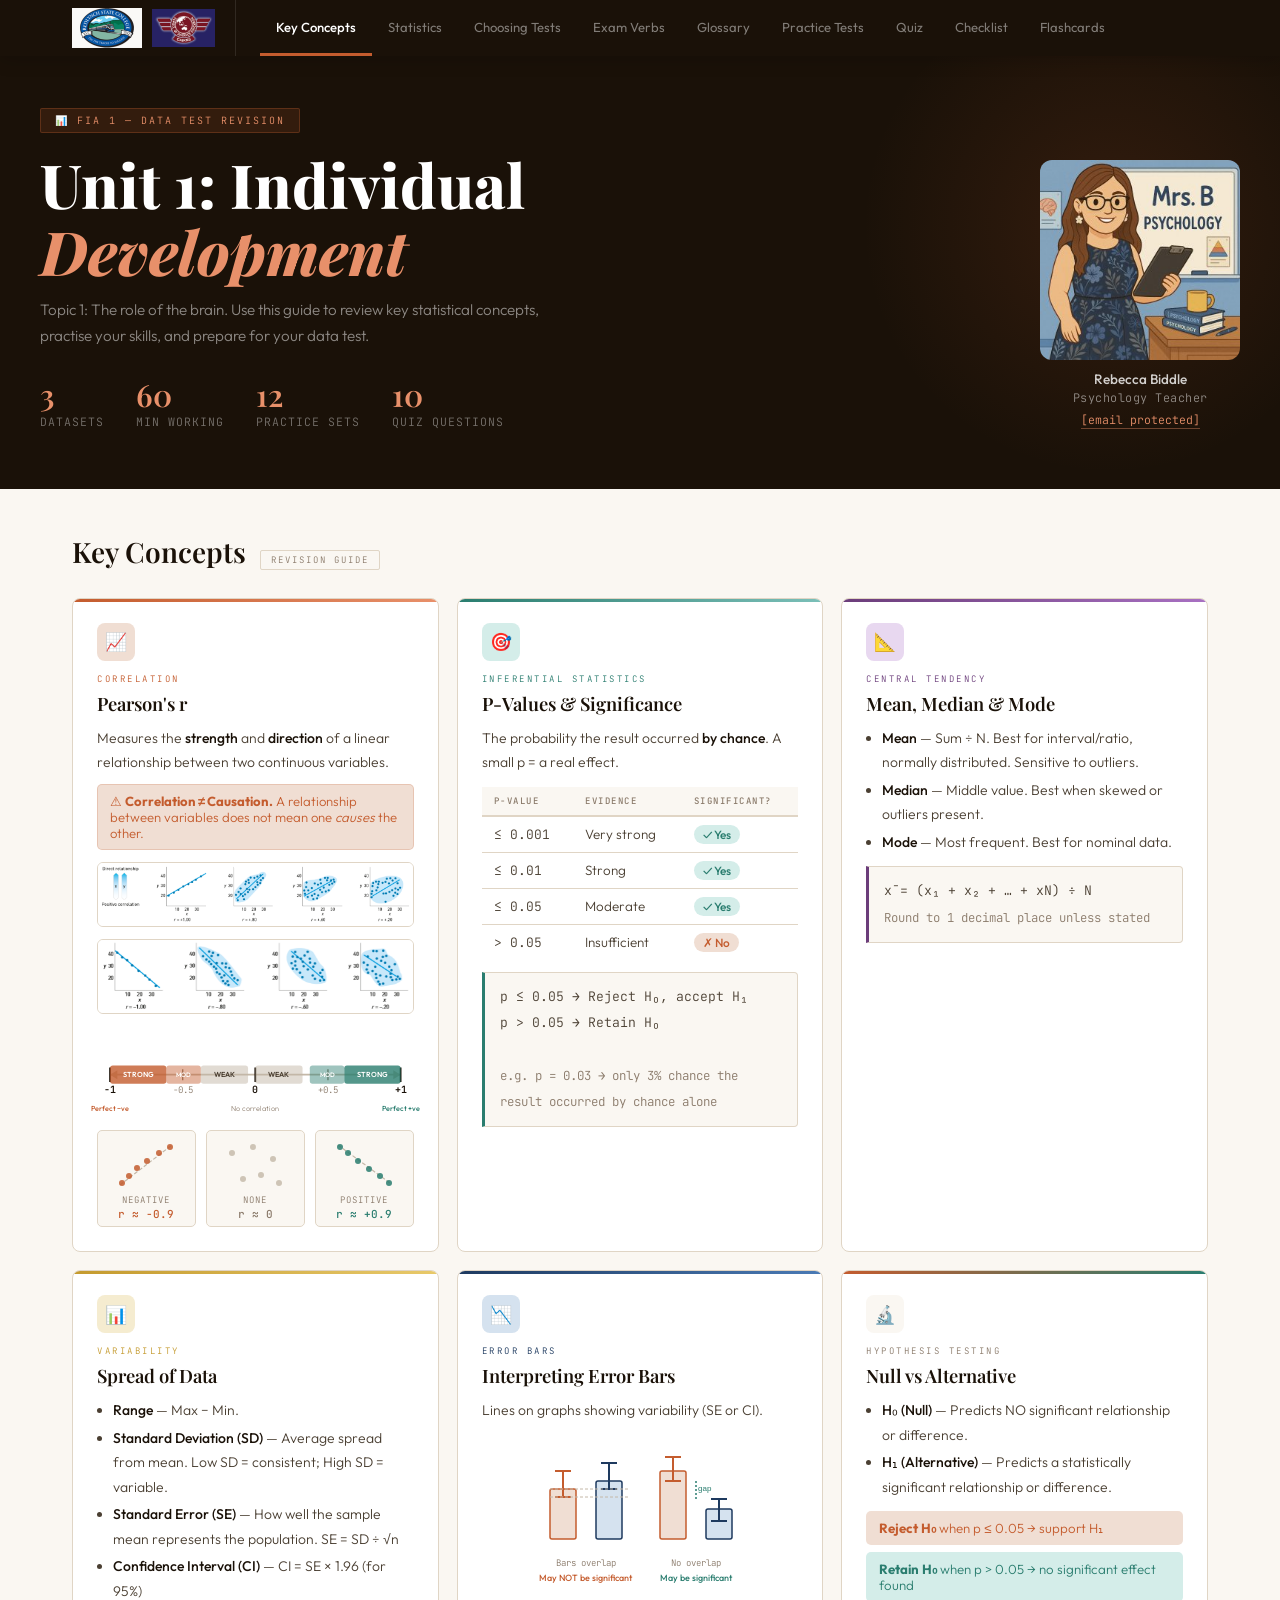
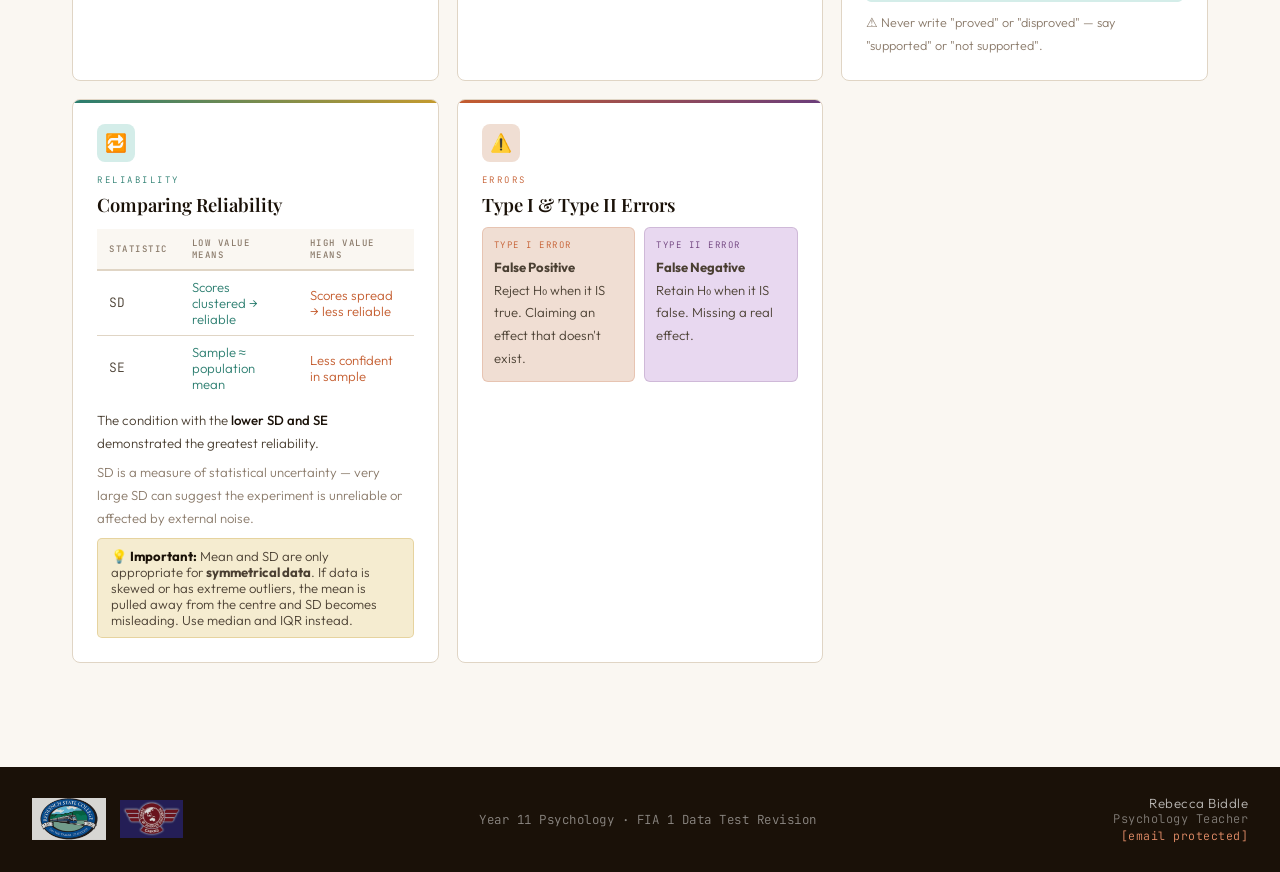
==== commit 6a6a4bc8: "Add files via upload" ====
--- a/psych_revision.html
+++ b/psych_revision.html
@@ -211,12 +211,7 @@
       <div style="color:rgba(255,255,255,0.5);font-size:0.74rem;font-family:'JetBrains Mono',monospace;letter-spacing:0.5px;margin-top:2px;">Psychology Teacher</div>
       <a href="/cdn-cgi/l/email-protection#0674646f62623f46637728636273286773" style="display:inline-block;margin-top:6px;color:#e8906a;font-family:'JetBrains Mono',monospace;font-size:0.72rem;text-decoration:none;border-bottom:1px solid rgba(232,144,106,0.4);padding-bottom:1px;"><span class="__cf_email__" data-cfemail="aedcccc7caca97eecbdf80cbcadb80cfdb">[email&#160;protected]</span></a>
     </div>
-    <div style="flex-shrink:0;text-align:center;align-self:flex-end;">
-      <img src="[data-uri]" alt="Mrs B - Psychology" style="height:200px;width:auto;border-radius:12px;display:block;">
-      <div style="margin-top:10px;color:rgba(255,255,255,0.7);font-size:0.82rem;font-family:'Outfit',sans-serif;">Rebecca Biddle</div>
-      <div style="color:rgba(255,255,255,0.5);font-size:0.75rem;font-family:'JetBrains Mono',monospace;letter-spacing:0.5px;">Psychology Teacher</div>
-      <a href="/cdn-cgi/l/email-protection#e09282898484d9a08591ce858495ce8195" style="display:inline-block;margin-top:6px;color:#e8906a;font-family:'JetBrains Mono',monospace;font-size:0.72rem;text-decoration:none;border-bottom:1px solid rgba(232,144,106,0.4);padding-bottom:1px;"><span class="__cf_email__" data-cfemail="89fbebe0ededb0c9ecf8a7ecedfca7e8fc">[email&#160;protected]</span></a>
-    </div>
+    
   </div>
 </section>
 
@@ -232,9 +227,62 @@
       <div class="card-icon" style="background:var(--rust-light)">📈</div>
       <div class="card-label" style="color:var(--rust)">Correlation</div>
       <h3>Pearson's r</h3>
-      <p>Measures the <span class="hl">strength</span> and <span class="hl">direction</span> of a linear relationship between two continuous variables. Does <em>not</em> show cause and effect.</p>
-      <div class="r-track"></div>
-      <div class="r-labels-row"><span style="color:var(--rust)">−1 Strong −ve</span><span>0 None</span><span style="color:var(--teal)">+1 Strong +ve</span></div>
+      <p>Measures the <span class="hl">strength</span> and <span class="hl">direction</span> of a linear relationship between two continuous variables.</p>
+      <div style="background:var(--rust-light);border-radius:5px;padding:8px 12px;margin-top:9px;font-size:0.82rem;color:var(--rust);border:1px solid rgba(196,92,46,0.2);">
+        ⚠ <strong>Correlation ≠ Causation.</strong> A relationship between variables does not mean one <em>causes</em> the other.
+      </div>
+      <img src="[data-uri]" alt="Positive correlation scatterplots showing r=1.00, .80, .60, .20" style="width:100%;border-radius:6px;margin-top:12px;border:1px solid var(--border);">
+      <img src="[data-uri]" alt="Negative correlation scatterplots showing r=-1.00, -.80, -.60, -.20" style="width:100%;border-radius:6px;margin-top:8px;border:1px solid var(--border);">
+      <!-- r-value number line -->
+      <div style="margin-top:14px;padding:10px 4px 4px;">
+        <svg viewBox="0 0 340 80" style="width:100%;max-width:360px;display:block;overflow:visible;">
+          <!-- Main axis line -->
+          <line x1="10" y1="36" x2="330" y2="36" stroke="#c4b8a8" stroke-width="2"/>
+          <!-- Arrowheads -->
+          <polygon points="10,36 18,31 18,41" fill="#c4b8a8"/>
+          <polygon points="330,36 322,31 322,41" fill="#c4b8a8"/>
+
+          <!-- Tick marks -->
+          <line x1="10"  y1="28" x2="10"  y2="44" stroke="#1a1108" stroke-width="2"/>
+          <line x1="90"  y1="30" x2="90"  y2="42" stroke="#8a7a6a" stroke-width="1.5"/>
+          <line x1="170" y1="28" x2="170" y2="44" stroke="#1a1108" stroke-width="2"/>
+          <line x1="250" y1="30" x2="250" y2="42" stroke="#8a7a6a" stroke-width="1.5"/>
+          <line x1="330" y1="28" x2="330" y2="44" stroke="#1a1108" stroke-width="2"/>
+
+          <!-- Tick labels -->
+          <text x="10"  y="56" text-anchor="middle" font-family="JetBrains Mono,monospace" font-size="11" fill="#1a1108" font-weight="600">−1</text>
+          <text x="90"  y="56" text-anchor="middle" font-family="JetBrains Mono,monospace" font-size="10" fill="#8a7a6a">−0.5</text>
+          <text x="170" y="56" text-anchor="middle" font-family="JetBrains Mono,monospace" font-size="11" fill="#1a1108" font-weight="600">0</text>
+          <text x="250" y="56" text-anchor="middle" font-family="JetBrains Mono,monospace" font-size="10" fill="#8a7a6a">+0.5</text>
+          <text x="330" y="56" text-anchor="middle" font-family="JetBrains Mono,monospace" font-size="11" fill="#1a1108" font-weight="600">+1</text>
+
+          <!-- STRONG negative zone (−1 to −0.75) -->
+          <rect x="10" y="26" width="62" height="20" rx="3" fill="#c45c2e" opacity="0.8"/>
+          <!-- MODERATE negative zone (−0.75 to −0.5) -->
+          <rect x="72" y="26" width="38" height="20" rx="3" fill="#c45c2e" opacity="0.45"/>
+          <!-- WEAK negative zone (−0.5 to 0) -->
+          <rect x="110" y="26" width="52" height="20" rx="3" fill="#c4b8a8" opacity="0.5"/>
+          <!-- WEAK positive zone (0 to +0.5) -->
+          <rect x="170" y="26" width="52" height="20" rx="3" fill="#c4b8a8" opacity="0.5"/>
+          <!-- MODERATE positive zone (+0.5 to +0.75) -->
+          <rect x="230" y="26" width="38" height="20" rx="3" fill="#2a7d6f" opacity="0.45"/>
+          <!-- STRONG positive zone (+0.75 to +1) -->
+          <rect x="268" y="26" width="62" height="20" rx="3" fill="#2a7d6f" opacity="0.8"/>
+
+          <!-- Zone labels inside bars -->
+          <text x="41"  y="39" text-anchor="middle" font-family="Outfit,sans-serif" font-size="8" fill="#fff" font-weight="600">STRONG</text>
+          <text x="91"  y="39" text-anchor="middle" font-family="Outfit,sans-serif" font-size="7" fill="#fff" font-weight="600">MOD</text>
+          <text x="136" y="39" text-anchor="middle" font-family="Outfit,sans-serif" font-size="8" fill="#4a3f32" font-weight="600">WEAK</text>
+          <text x="196" y="39" text-anchor="middle" font-family="Outfit,sans-serif" font-size="8" fill="#4a3f32" font-weight="600">WEAK</text>
+          <text x="249" y="39" text-anchor="middle" font-family="Outfit,sans-serif" font-size="7" fill="#fff" font-weight="600">MOD</text>
+          <text x="299" y="39" text-anchor="middle" font-family="Outfit,sans-serif" font-size="8" fill="#fff" font-weight="600">STRONG</text>
+
+          <!-- Bottom labels -->
+          <text x="10"  y="76" text-anchor="middle" font-family="Outfit,sans-serif" font-size="8" fill="#c45c2e" font-weight="500">Perfect −ve</text>
+          <text x="170" y="76" text-anchor="middle" font-family="Outfit,sans-serif" font-size="8" fill="#8a7a6a">No correlation</text>
+          <text x="330" y="76" text-anchor="middle" font-family="Outfit,sans-serif" font-size="8" fill="#2a7d6f" font-weight="500">Perfect +ve</text>
+        </svg>
+      </div>
       <div class="scatter-row">
         <div class="scatter-item">
           <svg width="64" height="50" viewBox="0 0 64 50"><line x1="6" y1="46" x2="58" y2="6" stroke="#c4b8a8" stroke-width="1.2" stroke-dasharray="4,2"/><circle cx="8" cy="44" r="3" fill="#c45c2e" opacity=".85"/><circle cx="15" cy="37" r="3" fill="#c45c2e" opacity=".85"/><circle cx="23" cy="29" r="3" fill="#c45c2e" opacity=".85"/><circle cx="33" cy="22" r="3" fill="#c45c2e" opacity=".85"/><circle cx="45" cy="14" r="3" fill="#c45c2e" opacity=".85"/><circle cx="56" cy="8" r="3" fill="#c45c2e" opacity=".85"/></svg>
@@ -264,7 +312,7 @@
         <tr><td>≤ 0.05</td><td>Moderate</td><td><span class="pill pill-green">✓ Yes</span></td></tr>
         <tr><td>&gt; 0.05</td><td>Insufficient</td><td><span class="pill pill-red">✗ No</span></td></tr>
       </table>
-      <div class="formula" style="border-left-color:var(--teal)">p ≤ 0.05 → Reject H₀, accept H₁<br>p &gt; 0.05 → Retain H₀</div>
+      <div class="formula" style="border-left-color:var(--teal)">p ≤ 0.05 → Reject H₀, accept H₁<br>p &gt; 0.05 → Retain H₀<br><br><span style="font-size:0.78rem;color:var(--ink-muted)">e.g. p = 0.03 → only 3% chance the<br>result occurred by chance alone</span></div>
     </div>
 
     <div class="card">
@@ -370,6 +418,10 @@
         <tr><td>SE</td><td style="color:var(--teal);font-size:0.82rem">Sample ≈ population mean</td><td style="color:var(--rust);font-size:0.82rem">Less confident in sample</td></tr>
       </table>
       <p style="margin-top:9px;font-size:0.83rem;">The condition with the <span class="hl">lower SD and SE</span> demonstrated the greatest reliability.</p>
+      <p style="margin-top:6px;font-size:0.82rem;color:var(--ink-muted);">SD is a measure of statistical uncertainty — very large SD can suggest the experiment is unreliable or affected by external noise.</p>
+      <div style="background:var(--gold-light);border:1px solid rgba(196,154,46,0.3);border-radius:5px;padding:9px 13px;margin-top:8px;font-size:0.82rem;color:var(--ink-light);">
+        💡 <strong style="color:var(--ink)">Important:</strong> Mean and SD are only appropriate for <strong>symmetrical data</strong>. If data is skewed or has extreme outliers, the mean is pulled away from the centre and SD becomes misleading. Use median and IQR instead.
+      </div>
     </div>
 
     <div class="card">
@@ -423,6 +475,7 @@
         <li>≈ <span class="hl">99.7%</span> of data within 3 SD of mean</li>
       </ul>
       <p style="margin-top:9px;font-size:0.84rem;">Normally distributed data: mean = median = mode. Required for parametric tests.</p>
+      <img src="[data-uri]" alt="Standard deviation bell curve showing 34.1% either side of mean" style="width:100%;border-radius:6px;margin-top:12px;border:1px solid var(--border);">
     </div>
     <div class="card">
       <div class="card-stripe" style="background:var(--plum)"></div>
@@ -449,8 +502,8 @@
       <h3>Skew</h3>
       <ul>
         <li><span class="hl">Normal</span> — Bell-shaped, mean = median = mode</li>
-        <li><span class="hl">Positive skew</span> (right tail) — Mode &lt; Median &lt; Mean → use non-parametric</li>
-        <li><span class="hl">Negative skew</span> (left tail) — Mean &lt; Median &lt; Mode → use non-parametric</li>
+        <li><span class="hl">Positive skew</span> (right tail) — Mode &lt; Median &lt; Mean</li>
+        <li><span class="hl">Negative skew</span> (left tail) — Mean &lt; Median &lt; Mode</li>
         <li><span class="hl">Bimodal</span> — Two peaks in the data</li>
       </ul>
     </div>
@@ -493,6 +546,9 @@
         <li><span class="hl">Bimodal</span> — Two peaks in the distribution</li>
       </ul>
       <p style="margin-top:9px;font-size:0.83rem;">When data is skewed → use <span class="hl">median</span>, not mean.</p>
+      <div style="background:var(--cream);border:1px solid var(--border);border-radius:5px;padding:9px 13px;margin-top:8px;font-size:0.82rem;color:var(--ink-light);">
+        💡 <strong style="color:var(--ink)">MMM Rule:</strong> If Mean = Median = Mode → data is normally distributed. If they differ → data is skewed → less certain/reliable.
+      </div>
     </div>
 
     <div class="card">
@@ -527,6 +583,7 @@
         2. Results must be <span class="hl">statistically significant</span><br>
         3. All <span class="hl">confounding variables</span> must be controlled
       </div>
+      <img src="[data-uri]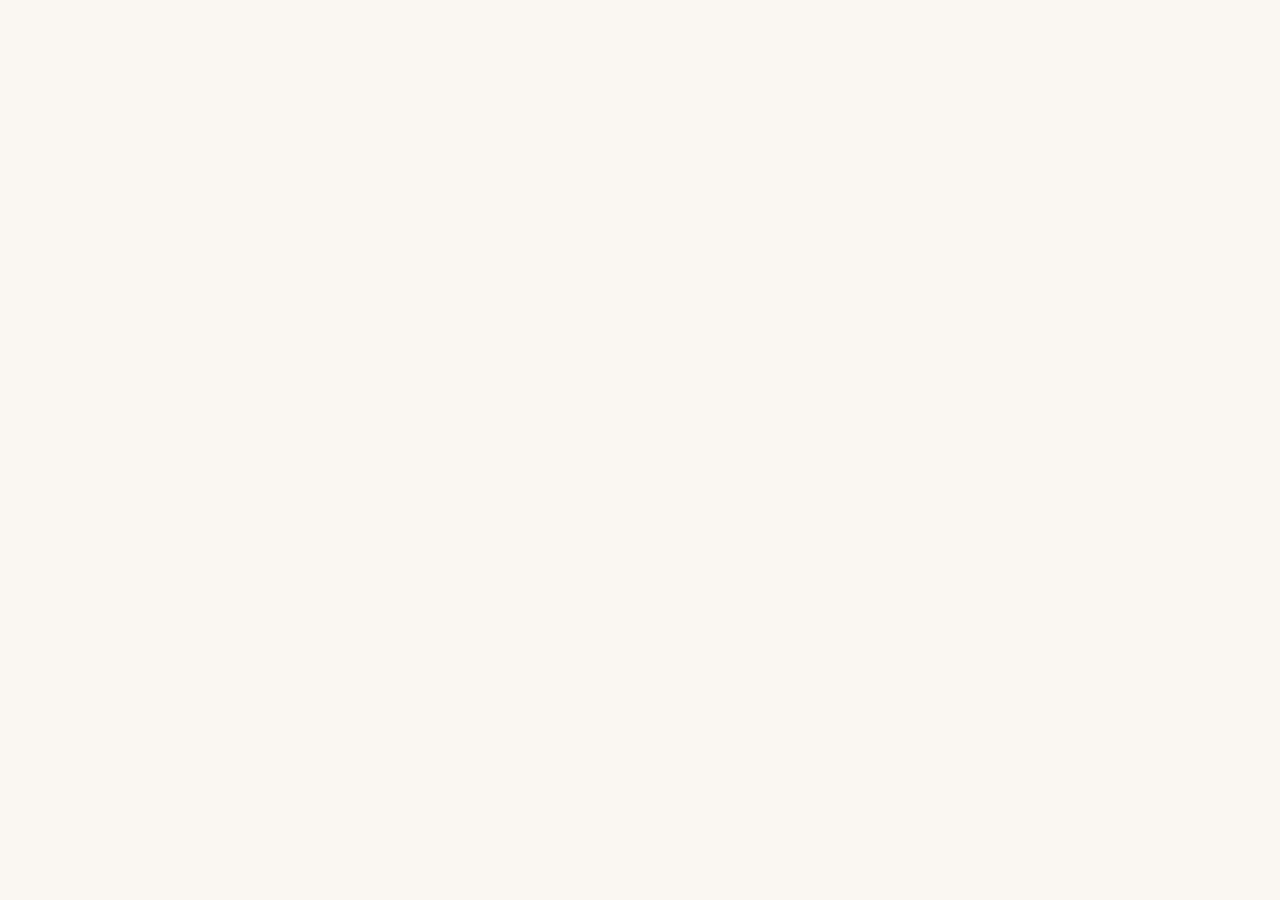
==== commit 00e17526: "Add files via upload" ====
--- a/psych_revision.html
+++ b/psych_revision.html
@@ -125,52 +125,22 @@
 .practice-intro-icon { font-size:1.8rem; flex-shrink:0; margin-top:2px; }
 .practice-intro h3 { font-family:'Playfair Display',serif; font-size:1.25rem; font-weight:600; margin-bottom:5px; }
 .practice-intro p { font-size:0.87rem; color:rgba(255,255,255,0.6); line-height:1.7; }
-.practice-grid { display:grid; grid-template-columns:repeat(auto-fill,minmax(275px,1fr)); gap:13px; }
-.practice-card { background:#fff; border:1px solid var(--border); border-radius:8px; padding:18px; display:flex; align-items:flex-start; gap:13px; text-decoration:none; color:inherit; transition:all 0.2s; }
-.practice-card:hover { border-color:var(--navy); transform:translateY(-3px); box-shadow:0 8px 24px var(--shadow); }
-.practice-num { width:34px; height:34px; background:var(--navy-light); color:var(--navy); border-radius:6px; display:flex; align-items:center; justify-content:center; font-family:'JetBrains Mono',monospace; font-size:0.8rem; font-weight:500; flex-shrink:0; }
-.practice-topic { font-size:0.87rem; font-weight:500; color:var(--ink); margin-bottom:3px; line-height:1.4; }
-.practice-file { font-family:'JetBrains Mono',monospace; font-size:0.7rem; color:var(--ink-muted); }
-.practice-arrow { color:var(--ink-faint); font-size:0.95rem; transition:color 0.2s,transform 0.2s; margin-top:6px; flex-shrink:0; }
-.practice-card:hover .practice-arrow { color:var(--navy); transform:translateX(3px); }
-.quiz-header { display:flex; align-items:center; justify-content:space-between; background:#fff; border:1px solid var(--border); border-radius:8px; padding:18px 22px; margin-bottom:22px; gap:18px; flex-wrap:wrap; }
-.quiz-score-big { font-family:'Playfair Display',serif; font-size:2.6rem; color:var(--rust); line-height:1; font-weight:600; }
-.quiz-score-of { font-size:1.05rem; color:var(--ink-muted); }
-.quiz-progress-wrap { flex:1; min-width:150px; }
-.quiz-progress-label { font-size:0.79rem; color:var(--ink-muted); margin-bottom:6px; }
-.quiz-progress-bar { height:4px; background:var(--border); border-radius:2px; overflow:hidden; }
-.quiz-progress-fill { height:100%; background:var(--rust); border-radius:2px; transition:width 0.4s; }
-.btn { background:var(--ink); color:#fff; border:none; padding:9px 20px; border-radius:5px; font-family:'Outfit',sans-serif; font-size:0.84rem; font-weight:500; cursor:pointer; transition:opacity 0.2s,transform 0.15s; }
-.btn:hover { opacity:0.85; transform:translateY(-1px); }
-.quiz-card { background:#fff; border:1px solid var(--border); border-radius:8px; padding:24px; margin-bottom:14px; }
-.quiz-q-tag { display:inline-block; background:var(--rust-light); color:var(--rust); font-family:'JetBrains Mono',monospace; font-size:9px; letter-spacing:2px; text-transform:uppercase; padding:3px 10px; border-radius:2px; margin-bottom:10px; }
-.quiz-q-text { font-size:0.94rem; color:var(--ink); line-height:1.65; margin-bottom:16px; }
-.quiz-options { display:grid; gap:8px; }
-.quiz-opt { background:var(--cream); border:1.5px solid var(--border); border-radius:5px; padding:11px 15px; text-align:left; cursor:pointer; font-family:'Outfit',sans-serif; font-size:0.86rem; color:var(--ink-light); transition:all 0.15s; display:flex; align-items:center; gap:10px; }
-.quiz-opt-letter { width:23px; height:23px; border:1.5px solid var(--border); border-radius:4px; display:flex; align-items:center; justify-content:center; font-family:'JetBrains Mono',monospace; font-size:10px; color:var(--ink-muted); flex-shrink:0; transition:all 0.15s; }
-.quiz-opt:hover:not(:disabled) { border-color:var(--rust); background:var(--rust-light); color:var(--ink); }
-.quiz-opt:hover:not(:disabled) .quiz-opt-letter { border-color:var(--rust); color:var(--rust); }
-.quiz-opt.correct { background:var(--teal-light); border-color:var(--teal); color:var(--teal); }
-.quiz-opt.correct .quiz-opt-letter { background:var(--teal); border-color:var(--teal); color:#fff; }
-.quiz-opt.wrong { background:var(--rust-light); border-color:var(--rust); color:var(--rust); }
-.quiz-opt.wrong .quiz-opt-letter { background:var(--rust); border-color:var(--rust); color:#fff; }
-.quiz-feedback { margin-top:12px; padding:12px 15px; border-radius:5px; font-size:0.84rem; line-height:1.65; display:none; }
-.quiz-feedback.show { display:block; }
-.quiz-feedback.ok { background:var(--teal-light); border:1px solid rgba(42,125,111,0.25); color:var(--teal); }
-.quiz-feedback.no { background:var(--rust-light); border:1px solid rgba(196,92,46,0.25); color:#9a3010; }
-footer { background:var(--ink); color:rgba(255,255,255,0.3); text-align:center; padding:18px; font-size:0.77rem; font-family:'JetBrains Mono',monospace; letter-spacing:0.5px; }
-@media(max-width:640px){
-  .header-inner{padding:0 14px;}
-  .main{padding:28px 14px 60px;}
-  .hero{padding:36px 14px 44px;}
-  .tree-split{grid-template-columns:1fr;}
-  .quiz-header{flex-direction:column;}
-  .card-grid{grid-template-columns:1fr;}
-  .hero-stats{gap:22px;}
-}
-</style>
-</head>
-<body>
+.practice-grid { display:grid; grid-template-columns:repeat(3,1fr); gap:12px; }
+@media(max-width:900px){ .practice-grid{ grid-template-columns:repeat(2,1fr); } }
+@media(max-width:580px){ .practice-grid{ grid-template-columns:1fr; } }
+.practice-card { background:#fff; border:1px solid var(--border); border-radius:10px; padding:16px 18px; display:flex; align-items:center; gap:14px; text-decoration:none; color:inherit; transition:all 0.2s; }
+.practice-card:hover { border-color:var(--navy); box-shadow:0 6px 20px var(--shadow); transform:translateY(-2px); }
+.practice-num { width:36px; height:36px; min-width:36px; background:var(--navy-light); color:var(--navy); border-radius:8px; display:flex; align-items:center; justify-content:center; font-family:'JetBrains Mono',monospace; font-size:0.75rem; font-weight:700; letter-spacing:0.05em; }
+.practice-topic { font-weight:600; font-size:0.9rem; color:var(--ink); line-height:1.35; margin-bottom:3px; }
+.practice-file { font-family:'JetBrains Mono',monospace; font-size:0.68rem; color:var(--ink-muted); white-space:nowrap; overflow:hidden; text-overflow:ellipsis; max-width:200px; }
+.practice-arrow { margin-left:auto; color:var(--ink-muted); font-size:1rem; flex-shrink:0; }
+.booklet-banner { background:linear-gradient(135deg,var(--navy) 0%,#2a4a7f 100%); border-radius:12px; padding:24px 28px; display:flex; align-items:center; gap:20px; margin-bottom:28px; text-decoration:none; transition:box-shadow 0.2s,transform 0.2s; }
+.booklet-banner:hover { transform:translateY(-2px); box-shadow:0 10px 32px rgba(30,58,95,0.3); }
+.booklet-icon { font-size:2.4rem; flex-shrink:0; }
+.booklet-label { font-family:'JetBrains Mono',monospace; font-size:0.68rem; letter-spacing:0.14em; text-transform:uppercase; color:rgba(255,255,255,0.5); margin-bottom:4px; }
+.booklet-title { font-family:'Playfair Display',serif; font-size:1.25rem; font-weight:700; color:#fff; margin-bottom:4px; }
+.booklet-desc { font-size:0.84rem; color:rgba(255,255,255,0.65); }
+.booklet-dl { margin-left:auto; background:rgba(255,255,255,0.12); border:1px solid rgba(255,255,255,0.2); border-radius:8px; padding:10px 18px; font-size:0.82rem; font-weight:600; color:#fff; white-space:nowrap; flex-shrink:0; }
 
 <header class="site-header">
   <div class="header-inner">
@@ -751,12 +721,16 @@
           <div style="font-size:1rem;color:#fff;font-weight:600;line-height:1.7;font-family:'Playfair Display',serif;font-style:italic;">
             "If the p is low, the null must go —<br>if the p is high, the null will fly."
           </div>
-          <div style="margin-top:10px;display:grid;grid-template-columns:1fr 1fr;gap:8px;">
-            <div style="background:rgba(42,125,111,0.3);border-radius:5px;padding:8px 12px;font-size:0.8rem;color:rgba(255,255,255,0.85);">
-              <strong style="color:#7bbfb8">p is LOW (≤ 0.05)</strong><br>Null must GO → Reject H₀ → Result is statistically significant
+          <div style="margin-top:12px;display:grid;grid-template-columns:1fr 1fr;gap:10px;">
+            <div style="background:rgba(42,125,111,0.3);border-radius:7px;padding:12px 14px;font-size:0.82rem;color:rgba(255,255,255,0.9);">
+              <div style="font-size:1.3rem;margin-bottom:4px;">🗑️</div>
+              <strong style="color:#7bbfb8;font-size:0.88rem;">p is LOW (≤ 0.05)</strong>
+              <div style="margin-top:6px;line-height:1.7;">The null hypothesis must <strong style="color:#fff">GO</strong> — it gets thrown out. Your result is <strong style="color:#fff">statistically significant</strong>. There is less than a 5% chance it happened by chance. Reject H₀, accept H₁.</div>
             </div>
-            <div style="background:rgba(196,92,46,0.3);border-radius:5px;padding:8px 12px;font-size:0.8rem;color:rgba(255,255,255,0.85);">
-              <strong style="color:#e8906a">p is HIGH (&gt; 0.05)</strong><br>Null will FLY (away, stays) → Retain H₀ → Not statistically significant
+            <div style="background:rgba(196,92,46,0.3);border-radius:7px;padding:12px 14px;font-size:0.82rem;color:rgba(255,255,255,0.9);">
+              <div style="font-size:1.3rem;margin-bottom:4px;">🦅</div>
+              <strong style="color:#e8906a;font-size:0.88rem;">p is HIGH (&gt; 0.05)</strong>
+              <div style="margin-top:6px;line-height:1.7;">The null hypothesis gets to <strong style="color:#fff">fly, flourish, and soar</strong> — it survives! Your result is <strong style="color:#fff">not statistically significant</strong>. There's too high a chance it happened by chance alone. Retain H₀.</div>
             </div>
           </div>
         </div>
@@ -871,30 +845,87 @@
 
 <!-- PRACTICE TESTS -->
 <div id="section-practice" class="section">
-  <div class="section-heading"><h2>Practice Datasets</h2><span class="stag">Download &amp; Practise</span></div>
-  <div class="practice-intro">
-    <div class="practice-intro-icon">📂</div>
+  <div class="section-heading"><h2>Practice Datasets</h2><span class="stag">12 Datasets + Data Booklet</span></div>
+
+  <!-- Data Booklet download banner -->
+  <a class="booklet-banner" href="Practice tests/MrsB_Data_Booklet.pdf" download>
+    <div class="booklet-icon">📖</div>
     <div>
-      <h3>12 Practice Datasets</h3>
-      <p>Each file contains a dataset and questions for you to practise your data analysis skills. Click a card to download. Work through as many as possible before the exam — the more you practise interpreting data, the more confident you will be.</p>
-    </div>
-  </div>
+      <div class="booklet-label">Essential Resource</div>
+      <div class="booklet-title">Mrs B's Data Booklet</div>
+      <div class="booklet-desc">Your official reference — formulas, r-value scale, p-value thresholds, cognitive verbs and more. Download and keep handy.</div>
+    </div>
+    <div class="booklet-dl">⬇ Download PDF</div>
+  </a>
+
+  <!-- Practice datasets -->
+  <div style="font-family:'Playfair Display',serif;font-size:1.1rem;font-weight:600;color:var(--ink);margin-bottom:14px;">Practice Datasets</div>
+  <p style="font-size:0.88rem;color:var(--ink-muted);margin-bottom:18px;">Each file contains a dataset and questions to practise your data analysis skills. Work through as many as possible before the exam.</p>
   <div class="practice-grid">
-    <a class="practice-card" href="Practice tests/Dataset_1_Divided_Attention_Memory.docx" download><div class="practice-num">01</div><div style="flex:1"><div class="practice-topic">Divided Attention &amp; Memory</div><div class="practice-file">Dataset_1_Divided_Attention_Memory.docx</div></div><div class="practice-arrow">→</div></a>
-    <a class="practice-card" href="Practice tests/Dataset_2_Stroop_Incongruence_Processing_Time.docx" download><div class="practice-num">02</div><div style="flex:1"><div class="practice-topic">Stroop Incongruence &amp; Processing Time</div><div class="practice-file">Dataset_2_Stroop_Incongruence_Processing_Time.docx</div></div><div class="practice-arrow">→</div></a>
-    <a class="practice-card" href="Practice tests/Dataset_3_Notifications_Sustained_Attention.docx" download><div class="practice-num">03</div><div style="flex:1"><div class="practice-topic">Notifications &amp; Sustained Attention</div><div class="practice-file">Dataset_3_Notifications_Sustained_Attention.docx</div></div><div class="practice-arrow">→</div></a>
-    <a class="practice-card" href="Practice tests/Dataset_4_Multitasking_Frequency_Divided_Attention_Errors.docx" download><div class="practice-num">04</div><div style="flex:1"><div class="practice-topic">Multitasking &amp; Divided Attention Errors</div><div class="practice-file">Dataset_4_Multitasking_Frequency_Divided_Attention_Errors.docx</div></div><div class="practice-arrow">→</div></a>
-    <a class="practice-card" href="Practice tests/Dataset_5_Planning_Habits_Assignment_Completion.docx" download><div class="practice-num">05</div><div style="flex:1"><div class="practice-topic">Planning Habits &amp; Assignment Completion</div><div class="practice-file">Dataset_5_Planning_Habits_Assignment_Completion.docx</div></div><div class="practice-arrow">→</div></a>
-    <a class="practice-card" href="Practice tests/Dataset_6_Caffeine_Condition_Reaction_Time.docx" download><div class="practice-num">06</div><div style="flex:1"><div class="practice-topic">Caffeine Condition &amp; Reaction Time</div><div class="practice-file">Dataset_6_Caffeine_Condition_Reaction_Time.docx</div></div><div class="practice-arrow">→</div></a>
-    <a class="practice-card" href="Practice tests/Dataset_7_Music_Condition_Recall.docx" download><div class="practice-num">07</div><div style="flex:1"><div class="practice-topic">Music Condition &amp; Recall</div><div class="practice-file">Dataset_7_Music_Condition_Recall.docx</div></div><div class="practice-arrow">→</div></a>
-    <a class="practice-card" href="Practice tests/Dataset_8_Time_Pressure_Perception_Accuracy.docx" download><div class="practice-num">08</div><div style="flex:1"><div class="practice-topic">Time Pressure &amp; Perception Accuracy</div><div class="practice-file">Dataset_8_Time_Pressure_Perception_Accuracy.docx</div></div><div class="practice-arrow">→</div></a>
-    <a class="practice-card" href="Practice tests/Dataset_9_Stress_Working_Memory.docx" download><div class="practice-num">09</div><div style="flex:1"><div class="practice-topic">Stress &amp; Working Memory</div><div class="practice-file">Dataset_9_Stress_Working_Memory.docx</div></div><div class="practice-arrow">→</div></a>
-    <a class="practice-card" href="Practice tests/Dataset_10_Mindfulness_Attention_Before_After.docx" download><div class="practice-num">10</div><div style="flex:1"><div class="practice-topic">Mindfulness &amp; Attention (Before/After)</div><div class="practice-file">Dataset_10_Mindfulness_Attention_Before_After.docx</div></div><div class="practice-arrow">→</div></a>
-    <a class="practice-card" href="Practice tests/Dataset_11_Phone_Pickups_Inhibition_Errors.docx" download><div class="practice-num">11</div><div style="flex:1"><div class="practice-topic">Phone Pickups &amp; Inhibition Errors</div><div class="practice-file">Dataset_11_Phone_Pickups_Inhibition_Errors.docx</div></div><div class="practice-arrow">→</div></a>
-    <a class="practice-card" href="Practice tests/Dataset_12_Stroop_Trial_Raw_Data.docx" download><div class="practice-num">12</div><div style="flex:1"><div class="practice-topic">Stroop Trial Raw Data</div><div class="practice-file">Dataset_12_Stroop_Trial_Raw_Data.docx</div></div><div class="practice-arrow">→</div></a>
-  </div>
-  <p style="margin-top:18px;font-size:0.8rem;color:var(--ink-muted);font-family:'JetBrains Mono',monospace;">⚠ Files must be in a folder named "Practice tests" in the same location as this HTML file for downloads to work.</p>
+    <a class="practice-card" href="Practice tests/Dataset_1_Divided_Attention_Memory.docx" download>
+      <div class="practice-num">01</div>
+      <div style="flex:1;min-width:0;"><div class="practice-topic">Divided Attention &amp; Memory</div><div class="practice-file">Dataset_1_Divided_Attention_Memory.docx</div></div>
+      <div class="practice-arrow">→</div>
+    </a>
+    <a class="practice-card" href="Practice tests/Dataset_2_Stroop_Incongruence_Processing_Time.docx" download>
+      <div class="practice-num">02</div>
+      <div style="flex:1;min-width:0;"><div class="practice-topic">Stroop Incongruence &amp; Processing Time</div><div class="practice-file">Dataset_2_Stroop_Incongruence_Processing_Time.docx</div></div>
+      <div class="practice-arrow">→</div>
+    </a>
+    <a class="practice-card" href="Practice tests/Dataset_3_Notifications_Sustained_Attention.docx" download>
+      <div class="practice-num">03</div>
+      <div style="flex:1;min-width:0;"><div class="practice-topic">Notifications &amp; Sustained Attention</div><div class="practice-file">Dataset_3_Notifications_Sustained_Attention.docx</div></div>
+      <div class="practice-arrow">→</div>
+    </a>
+    <a class="practice-card" href="Practice tests/Dataset_4_Multitasking_Frequency_Divided_Attention_Errors.docx" download>
+      <div class="practice-num">04</div>
+      <div style="flex:1;min-width:0;"><div class="practice-topic">Multitasking &amp; Divided Attention Errors</div><div class="practice-file">Dataset_4_Multitasking_Frequency_Divided_Attention_Errors.docx</div></div>
+      <div class="practice-arrow">→</div>
+    </a>
+    <a class="practice-card" href="Practice tests/Dataset_5_Planning_Habits_Assignment_Completion.docx" download>
+      <div class="practice-num">05</div>
+      <div style="flex:1;min-width:0;"><div class="practice-topic">Planning Habits &amp; Assignment Completion</div><div class="practice-file">Dataset_5_Planning_Habits_Assignment_Completion.docx</div></div>
+      <div class="practice-arrow">→</div>
+    </a>
+    <a class="practice-card" href="Practice tests/Dataset_6_Caffeine_Condition_Reaction_Time.docx" download>
+      <div class="practice-num">06</div>
+      <div style="flex:1;min-width:0;"><div class="practice-topic">Caffeine Condition &amp; Reaction Time</div><div class="practice-file">Dataset_6_Caffeine_Condition_Reaction_Time.docx</div></div>
+      <div class="practice-arrow">→</div>
+    </a>
+    <a class="practice-card" href="Practice tests/Dataset_7_Music_Condition_Recall.docx" download>
+      <div class="practice-num">07</div>
+      <div style="flex:1;min-width:0;"><div class="practice-topic">Music Condition &amp; Recall</div><div class="practice-file">Dataset_7_Music_Condition_Recall.docx</div></div>
+      <div class="practice-arrow">→</div>
+    </a>
+    <a class="practice-card" href="Practice tests/Dataset_8_Time_Pressure_Perception_Accuracy.docx" download>
+      <div class="practice-num">08</div>
+      <div style="flex:1;min-width:0;"><div class="practice-topic">Time Pressure &amp; Perception Accuracy</div><div class="practice-file">Dataset_8_Time_Pressure_Perception_Accuracy.docx</div></div>
+      <div class="practice-arrow">→</div>
+    </a>
+    <a class="practice-card" href="Practice tests/Dataset_9_Stress_Working_Memory.docx" download>
+      <div class="practice-num">09</div>
+      <div style="flex:1;min-width:0;"><div class="practice-topic">Stress &amp; Working Memory</div><div class="practice-file">Dataset_9_Stress_Working_Memory.docx</div></div>
+      <div class="practice-arrow">→</div>
+    </a>
+    <a class="practice-card" href="Practice tests/Dataset_10_Mindfulness_Attention_Before_After.docx" download>
+      <div class="practice-num">10</div>
+      <div style="flex:1;min-width:0;"><div class="practice-topic">Mindfulness &amp; Attention (Before/After)</div><div class="practice-file">Dataset_10_Mindfulness_Attention_Before_After.docx</div></div>
+      <div class="practice-arrow">→</div>
+    </a>
+    <a class="practice-card" href="Practice tests/Dataset_11_Phone_Pickups_Inhibition_Errors.docx" download>
+      <div class="practice-num">11</div>
+      <div style="flex:1;min-width:0;"><div class="practice-topic">Phone Pickups &amp; Inhibition Errors</div><div class="practice-file">Dataset_11_Phone_Pickups_Inhibition_Errors.docx</div></div>
+      <div class="practice-arrow">→</div>
+    </a>
+    <a class="practice-card" href="Practice tests/Dataset_12_Stroop_Trial_Raw_Data.docx" download>
+      <div class="practice-num">12</div>
+      <div style="flex:1;min-width:0;"><div class="practice-topic">Stroop Trial Raw Data</div><div class="practice-file">Dataset_12_Stroop_Trial_Raw_Data.docx</div></div>
+      <div class="practice-arrow">→</div>
+    </a>
+  </div>
+  <p style="margin-top:16px;font-size:0.78rem;color:var(--ink-muted);font-family:'JetBrains Mono',monospace;">△ Files must be in a folder named "Practice tests" in the same location as this HTML file for downloads to work.</p>
 </div>
+
 
 <!-- QUIZ -->
 <div id="section-quiz" class="section">
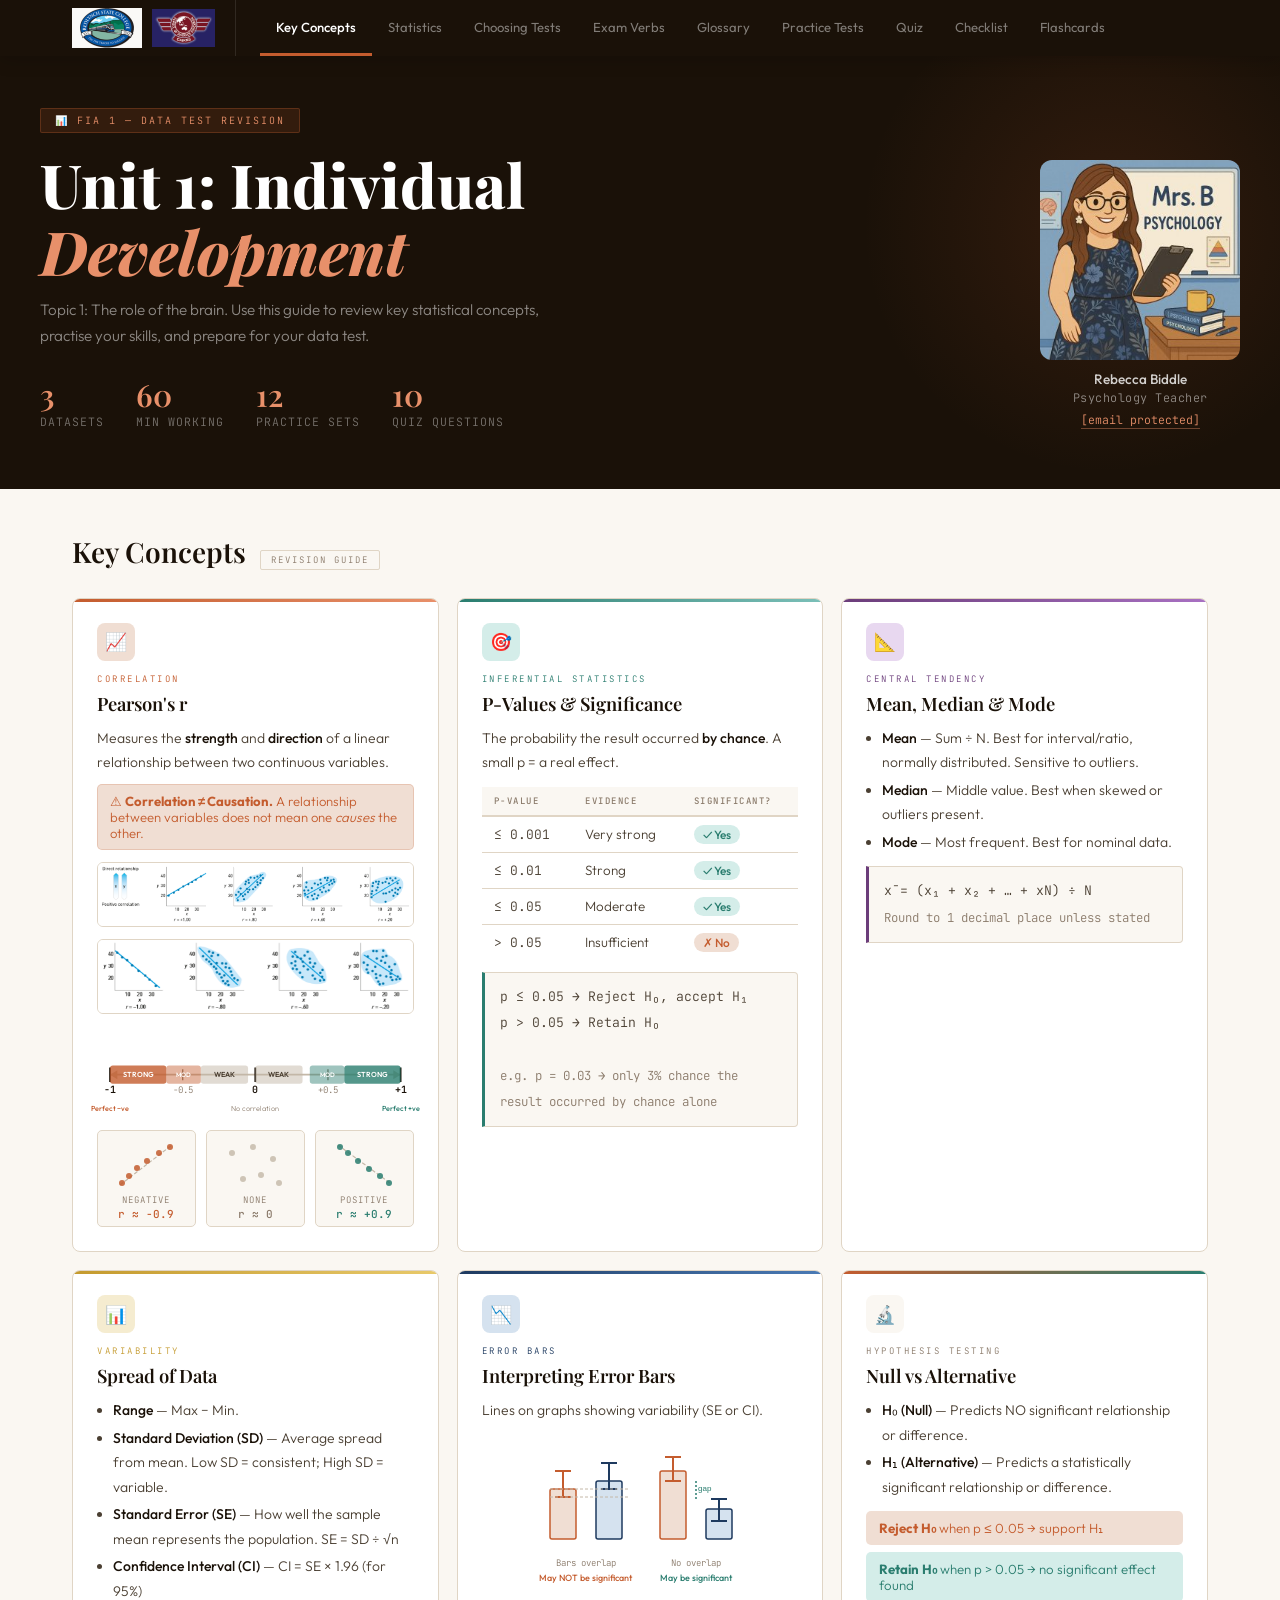
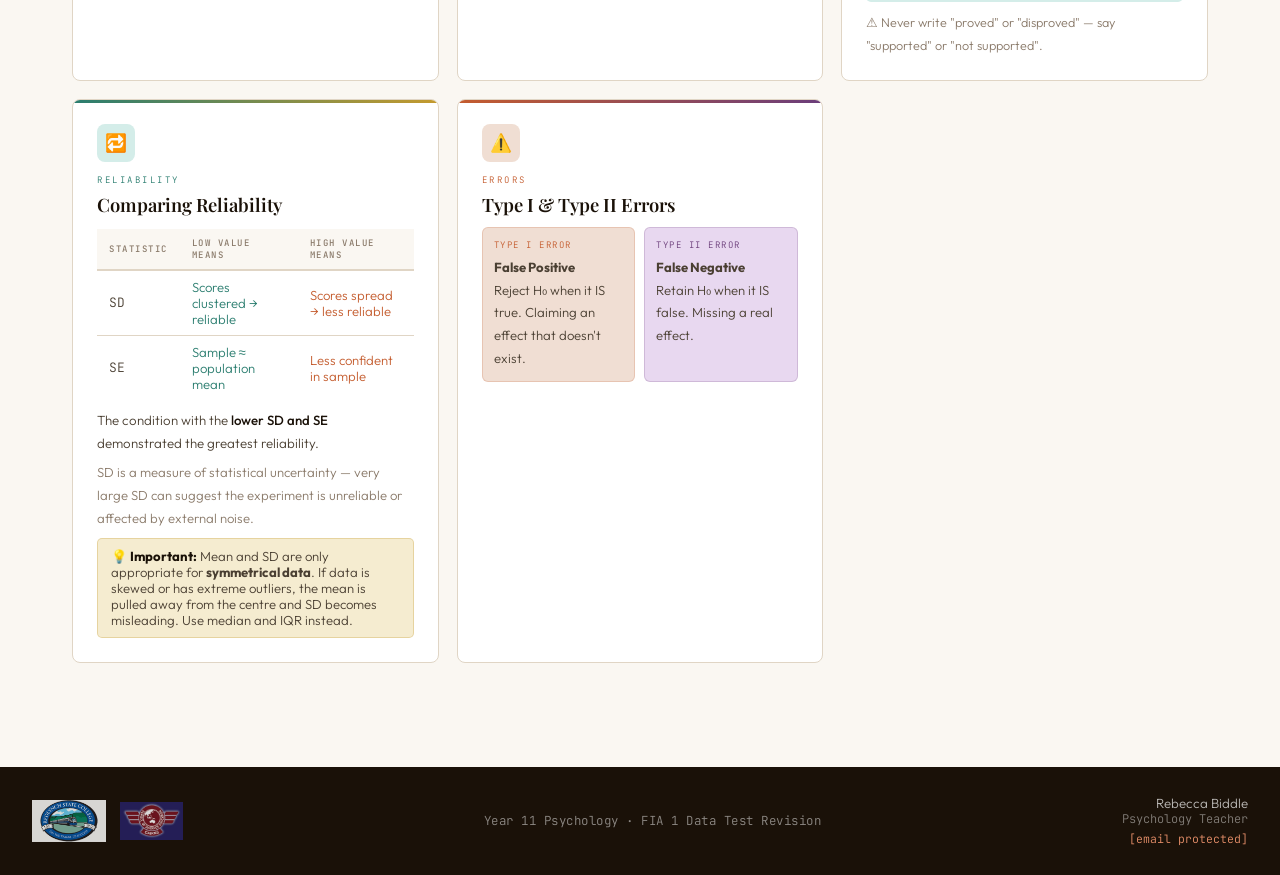
==== commit 4d3ae7f6: "Add files via upload" ====
--- a/psych_revision.html
+++ b/psych_revision.html
@@ -142,6 +142,9 @@
 .booklet-desc { font-size:0.84rem; color:rgba(255,255,255,0.65); }
 .booklet-dl { margin-left:auto; background:rgba(255,255,255,0.12); border:1px solid rgba(255,255,255,0.2); border-radius:8px; padding:10px 18px; font-size:0.82rem; font-weight:600; color:#fff; white-space:nowrap; flex-shrink:0; }
 
+</style>
+</head>
+<body>
 <header class="site-header">
   <div class="header-inner">
     <div class="header-brand" style="display:flex;align-items:center;gap:10px;padding:8px 20px 8px 0;">
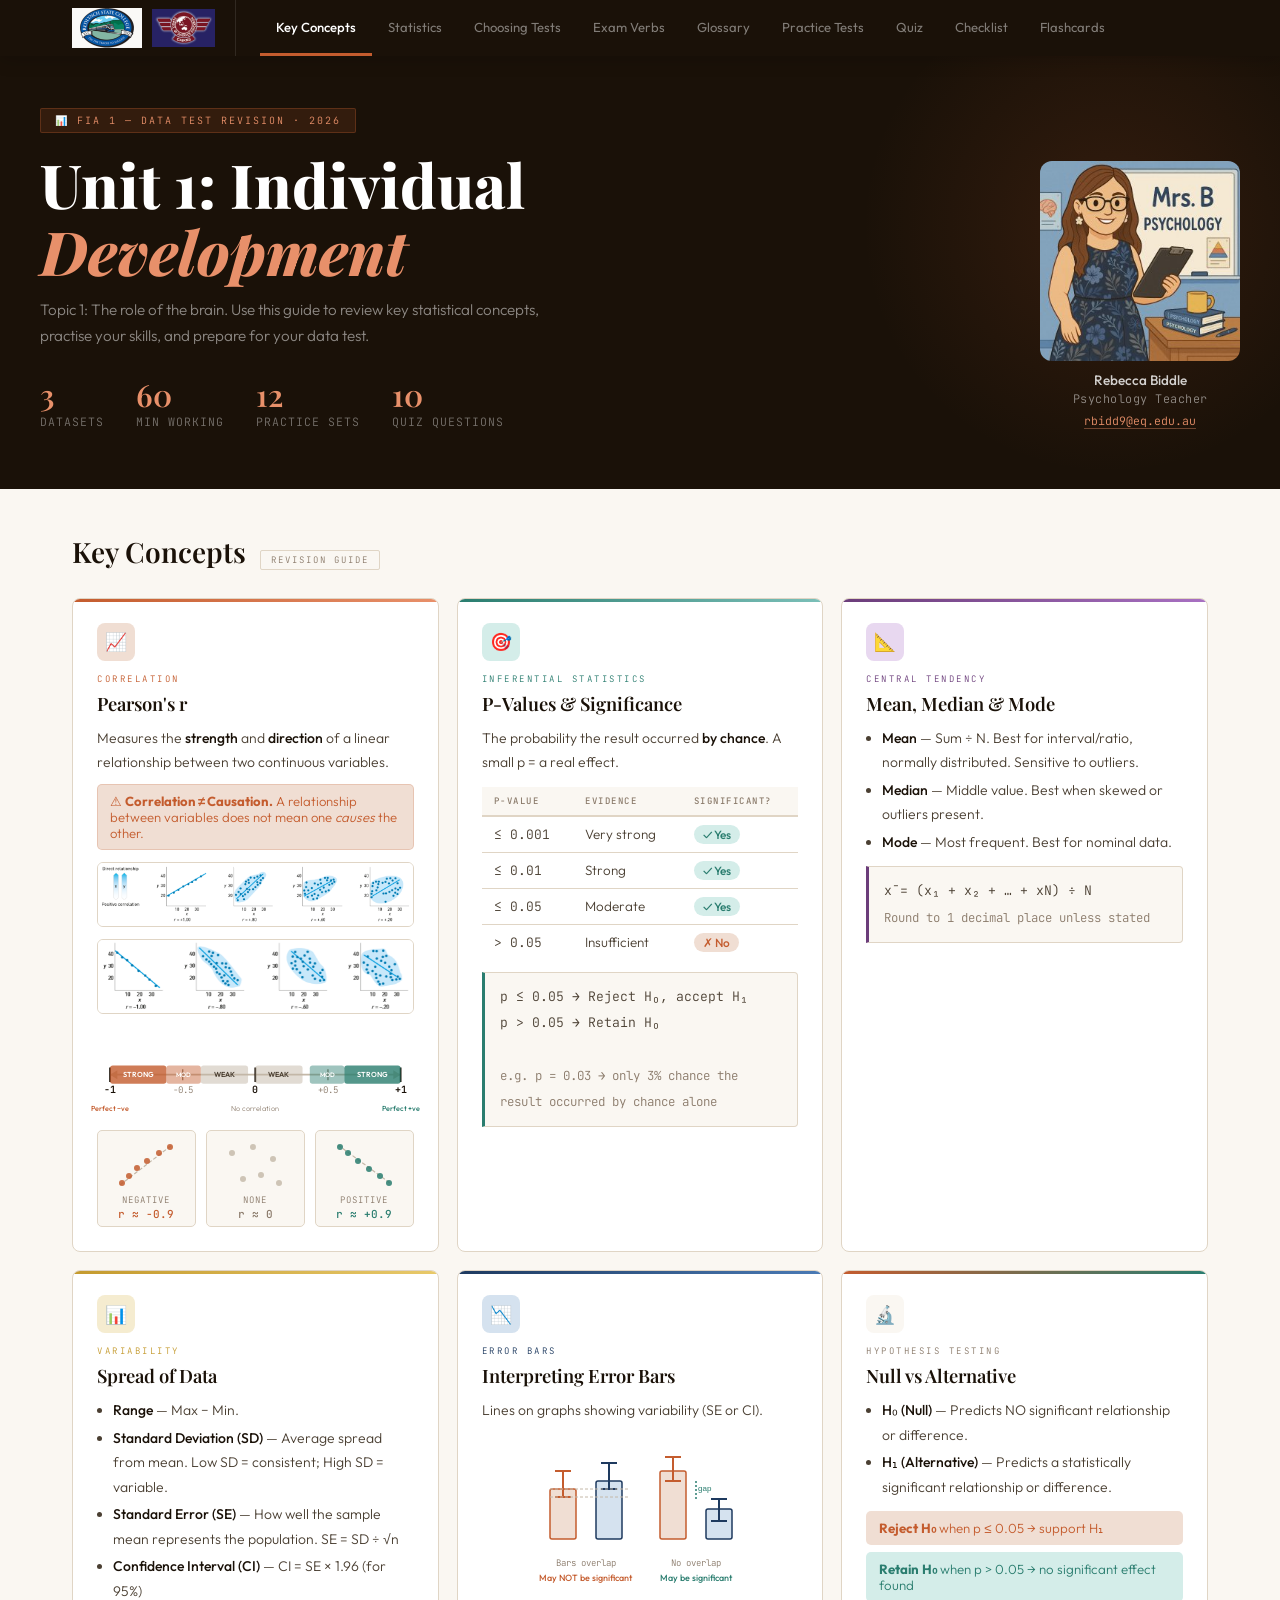
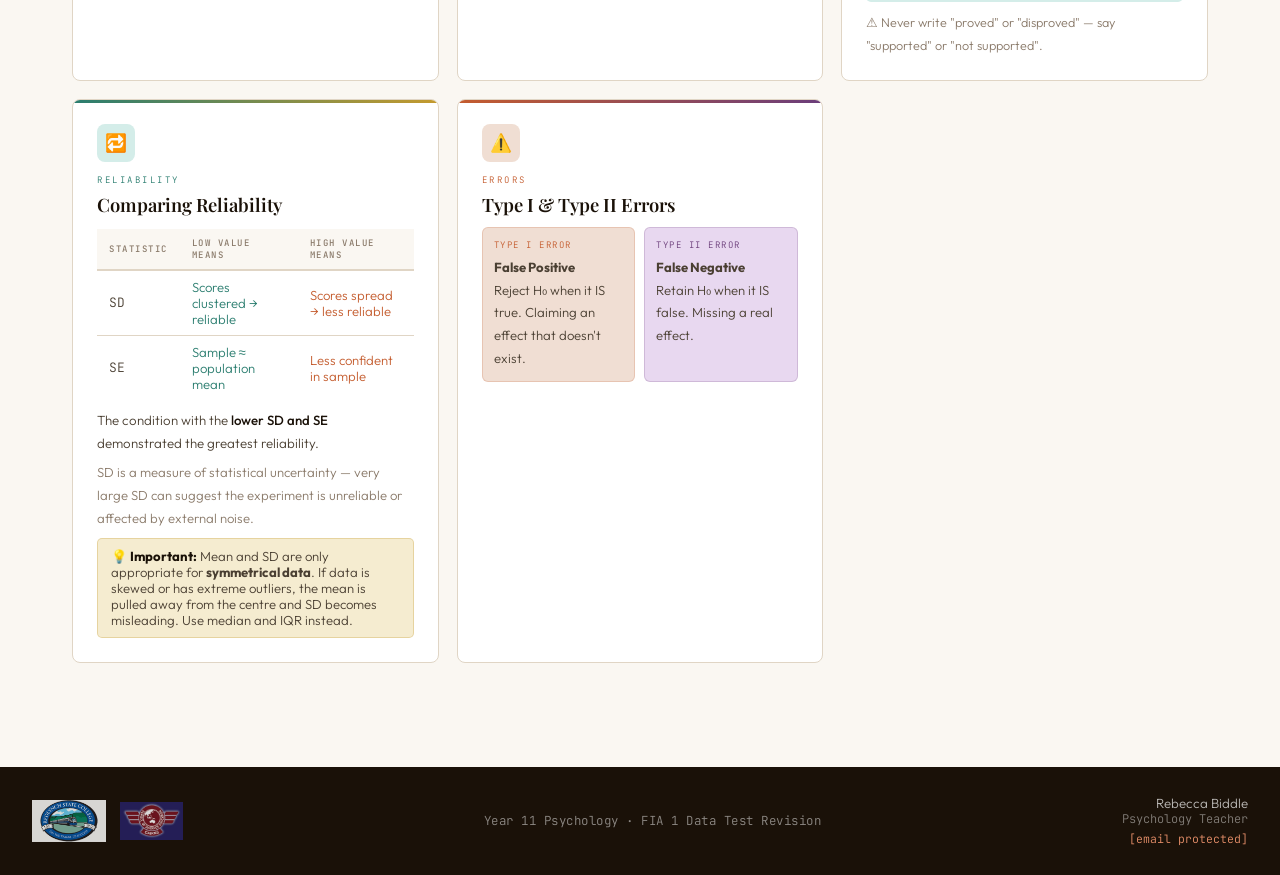
==== commit e80eb3d5: "Add files via upload" ====
--- a/psych_revision.html
+++ b/psych_revision.html
@@ -168,7 +168,7 @@
 <section class="hero">
   <div class="hero-inner" style="display:flex;align-items:flex-start;justify-content:space-between;gap:40px;flex-wrap:wrap;">
     <div style="flex:1;min-width:280px;">
-    <div class="hero-tag">📊 FIA 1 — Data Test Revision</div>
+    <div class="hero-tag">📊 FIA 1 — Data Test Revision · 2026</div>
     <h1>Unit 1: Individual<br><em>Development</em></h1>
     <p class="hero-sub">Topic 1: The role of the brain. Use this guide to review key statistical concepts, practise your skills, and prepare for your data test.</p>
     <div class="hero-stats">
@@ -182,7 +182,7 @@
       <img src="[data-uri]" alt="Mrs B - Psychology" style="height:200px;width:auto;border-radius:12px;display:block;">
       <div style="margin-top:10px;color:rgba(255,255,255,0.8);font-size:0.85rem;font-family:'Outfit',sans-serif;font-weight:500;">Rebecca Biddle</div>
       <div style="color:rgba(255,255,255,0.5);font-size:0.74rem;font-family:'JetBrains Mono',monospace;letter-spacing:0.5px;margin-top:2px;">Psychology Teacher</div>
-      <a href="/cdn-cgi/l/email-protection#0674646f62623f46637728636273286773" style="display:inline-block;margin-top:6px;color:#e8906a;font-family:'JetBrains Mono',monospace;font-size:0.72rem;text-decoration:none;border-bottom:1px solid rgba(232,144,106,0.4);padding-bottom:1px;"><span class="__cf_email__" data-cfemail="aedcccc7caca97eecbdf80cbcadb80cfdb">[email&#160;protected]</span></a>
+      <a href="mailto:rbidd9@eq.edu.au" style="display:inline-block;margin-top:6px;color:#e8906a;font-family:'JetBrains Mono',monospace;font-size:0.72rem;text-decoration:none;border-bottom:1px solid rgba(232,144,106,0.4);">rbidd9@eq.edu.au</a>
     </div>
     
   </div>
@@ -1075,7 +1075,7 @@
   </div>
 </footer>
 
-<script data-cfasync="false" src="/cdn-cgi/scripts/5c5dd728/cloudflare-static/email-decode.min.js"></script><script>
+<script>
 const cards = [
   { q: "What is the formula for the mean?", a: "x̄ = (x₁ + x₂ + … + xN) ÷ N\nWhere x = raw data point and N = sample size.\nAlways show full working when asked to Calculate." },
   { q: "What does p ≤ 0.05 tell you?", a: "The result is statistically significant. There is a 5% or less probability the result occurred by chance. Reject the null hypothesis and accept the alternative hypothesis." },
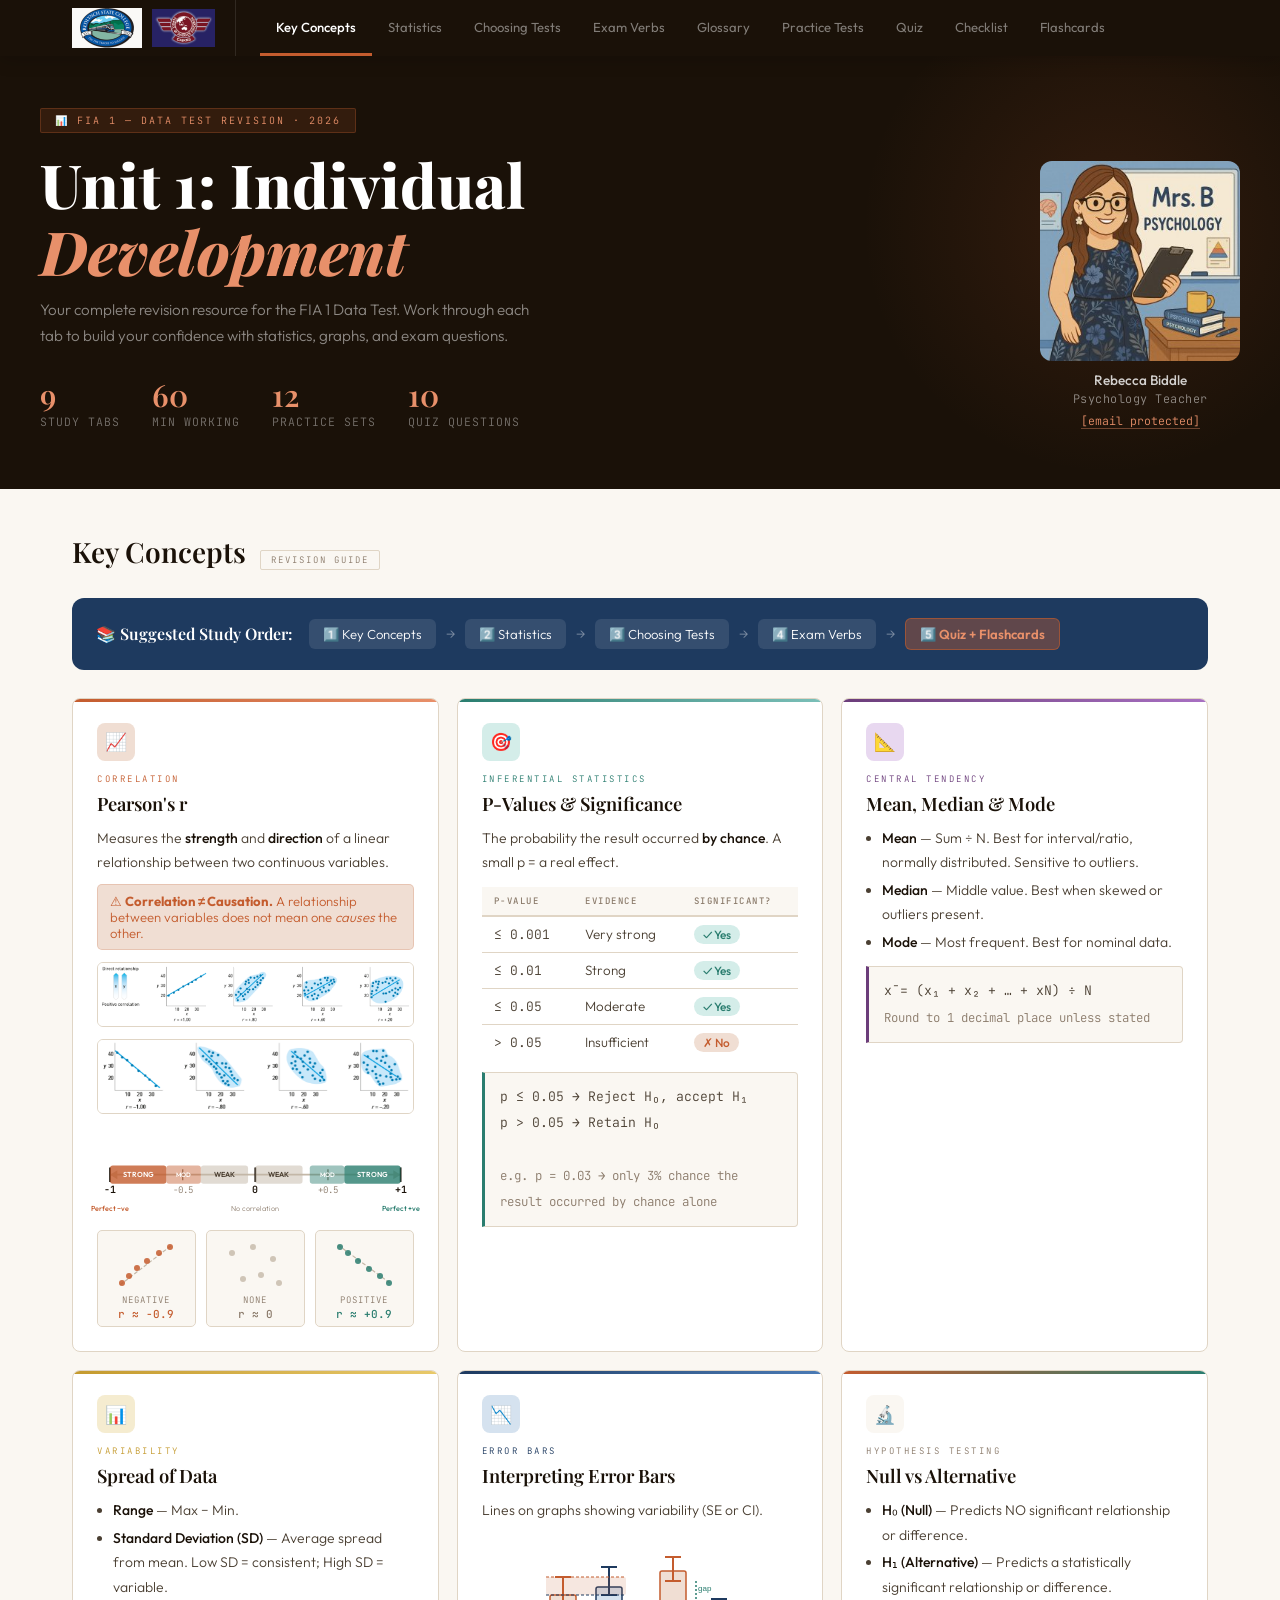
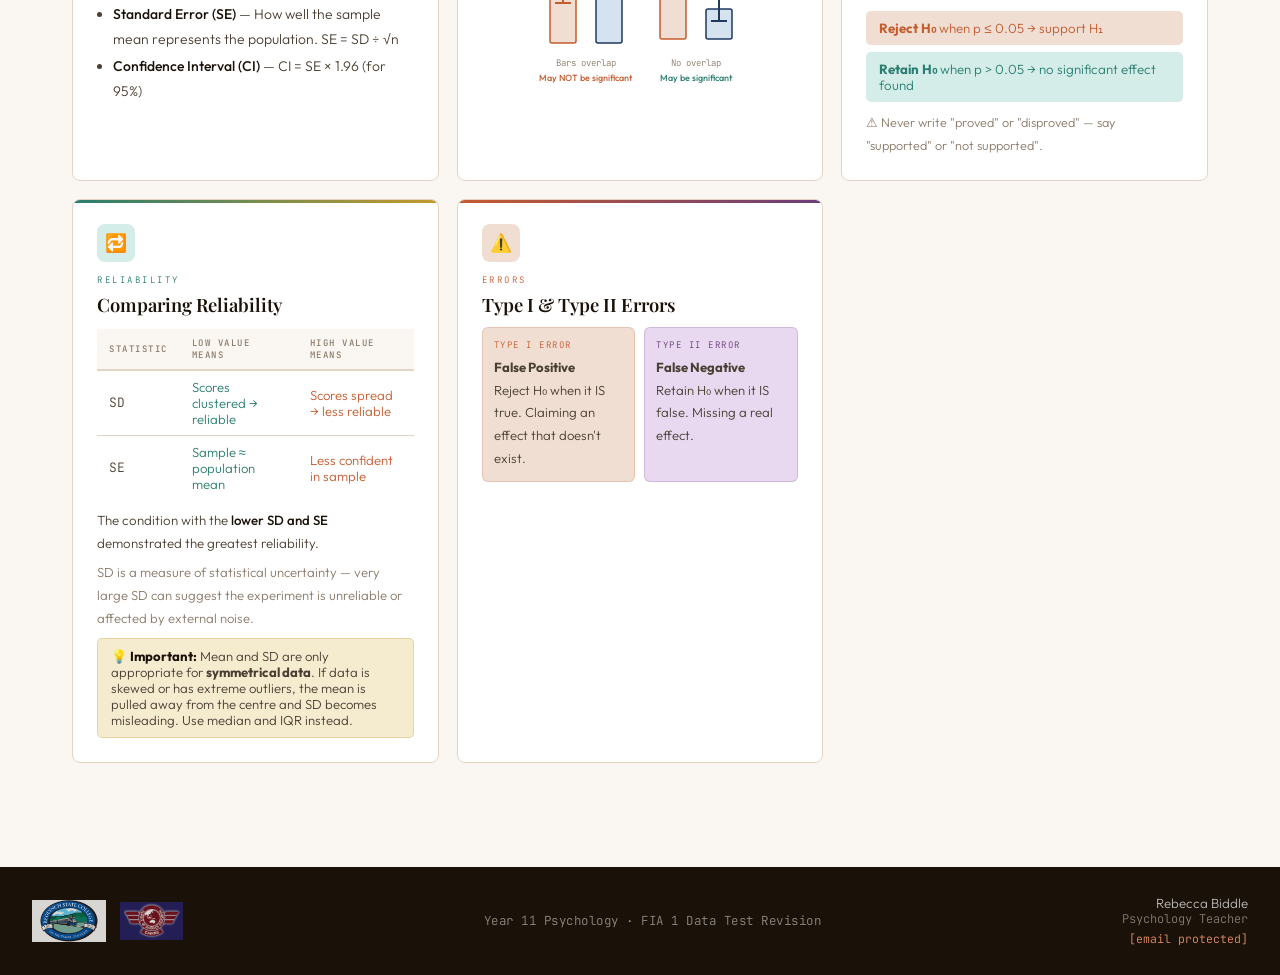
==== commit 25268787: "Add files via upload" ====
--- a/psych_revision.html
+++ b/psych_revision.html
@@ -170,9 +170,9 @@
     <div style="flex:1;min-width:280px;">
     <div class="hero-tag">📊 FIA 1 — Data Test Revision · 2026</div>
     <h1>Unit 1: Individual<br><em>Development</em></h1>
-    <p class="hero-sub">Topic 1: The role of the brain. Use this guide to review key statistical concepts, practise your skills, and prepare for your data test.</p>
+    <p class="hero-sub">Your complete revision resource for the FIA 1 Data Test. Work through each tab to build your confidence with statistics, graphs, and exam questions.</p>
     <div class="hero-stats">
-      <div class="hero-stat"><div class="hero-stat-num">3</div><div class="hero-stat-label">Datasets</div></div>
+      <div class="hero-stat"><div class="hero-stat-num">9</div><div class="hero-stat-label">Study Tabs</div></div>
       <div class="hero-stat"><div class="hero-stat-num">60</div><div class="hero-stat-label">Min working</div></div>
       <div class="hero-stat"><div class="hero-stat-num">12</div><div class="hero-stat-label">Practice sets</div></div>
       <div class="hero-stat"><div class="hero-stat-num">10</div><div class="hero-stat-label">Quiz questions</div></div>
@@ -182,7 +182,7 @@
       <img src="[data-uri]" alt="Mrs B - Psychology" style="height:200px;width:auto;border-radius:12px;display:block;">
       <div style="margin-top:10px;color:rgba(255,255,255,0.8);font-size:0.85rem;font-family:'Outfit',sans-serif;font-weight:500;">Rebecca Biddle</div>
       <div style="color:rgba(255,255,255,0.5);font-size:0.74rem;font-family:'JetBrains Mono',monospace;letter-spacing:0.5px;margin-top:2px;">Psychology Teacher</div>
-      <a href="mailto:rbidd9@eq.edu.au" style="display:inline-block;margin-top:6px;color:#e8906a;font-family:'JetBrains Mono',monospace;font-size:0.72rem;text-decoration:none;border-bottom:1px solid rgba(232,144,106,0.4);">rbidd9@eq.edu.au</a>
+      <a href="/cdn-cgi/l/email-protection#6e1c0c070a0a572e0b1f400b0a1b400f1b" style="display:inline-block;margin-top:6px;color:#e8906a;font-family:'JetBrains Mono',monospace;font-size:0.72rem;text-decoration:none;border-bottom:1px solid rgba(232,144,106,0.4);"><span class="__cf_email__" data-cfemail="e99b8b808d8dd0a98c98c78c8d9cc7889c">[email&#160;protected]</span></a>
     </div>
     
   </div>
@@ -193,6 +193,23 @@
 <!-- KEY CONCEPTS -->
 <div id="section-concepts" class="section active">
   <div class="section-heading"><h2>Key Concepts</h2><span class="stag">Revision Guide</span></div>
+
+  <!-- Suggested study path -->
+  <div style="background:var(--navy);border-radius:12px;padding:20px 24px;margin-bottom:28px;display:flex;flex-wrap:wrap;gap:16px;align-items:center;">
+    <div style="font-family:'Playfair Display',serif;font-size:1rem;font-weight:600;color:#fff;flex-shrink:0;">📚 Suggested Study Order:</div>
+    <div style="display:flex;flex-wrap:wrap;gap:10px;align-items:center;">
+      <div style="background:rgba(255,255,255,0.1);border-radius:6px;padding:7px 14px;font-size:0.82rem;color:#fff;">1️⃣ Key Concepts</div>
+      <div style="color:rgba(255,255,255,0.4);font-size:0.9rem;">→</div>
+      <div style="background:rgba(255,255,255,0.1);border-radius:6px;padding:7px 14px;font-size:0.82rem;color:#fff;">2️⃣ Statistics</div>
+      <div style="color:rgba(255,255,255,0.4);font-size:0.9rem;">→</div>
+      <div style="background:rgba(255,255,255,0.1);border-radius:6px;padding:7px 14px;font-size:0.82rem;color:#fff;">3️⃣ Choosing Tests</div>
+      <div style="color:rgba(255,255,255,0.4);font-size:0.9rem;">→</div>
+      <div style="background:rgba(255,255,255,0.1);border-radius:6px;padding:7px 14px;font-size:0.82rem;color:#fff;">4️⃣ Exam Verbs</div>
+      <div style="color:rgba(255,255,255,0.4);font-size:0.9rem;">→</div>
+      <div style="background:rgba(196,92,46,0.4);border:1px solid rgba(196,92,46,0.6);border-radius:6px;padding:7px 14px;font-size:0.82rem;color:#e8906a;font-weight:600;">5️⃣ Quiz + Flashcards</div>
+    </div>
+  </div>
+
   <div class="card-grid">
 
     <div class="card">
@@ -323,20 +340,22 @@
       <div class="eb-demo">
         <div class="eb-wrap">
           <svg width="88" height="96" viewBox="0 0 88 96">
-            <!-- Bar A tall, Bar B medium-tall, error bars OVERLAP -->
-            <rect x="8" y="38" width="26" height="50" fill="var(--rust-light)" stroke="var(--rust)" stroke-width="1.5" rx="2"/>
-            <rect x="54" y="30" width="26" height="58" fill="var(--navy-light)" stroke="var(--navy)" stroke-width="1.5" rx="2"/>
-            <!-- Error bar A: top at y=20, bottom at y=46 -->
-            <line x1="21" y1="20" x2="21" y2="46" stroke="var(--rust)" stroke-width="2"/>
-            <line x1="13" y1="20" x2="29" y2="20" stroke="var(--rust)" stroke-width="2"/>
-            <line x1="13" y1="46" x2="29" y2="46" stroke="var(--rust)" stroke-width="2"/>
-            <!-- Error bar B: top at y=12, bottom at y=38 — overlaps with A (both reach ~y=38-46) -->
-            <line x1="67" y1="12" x2="67" y2="38" stroke="var(--navy)" stroke-width="2"/>
-            <line x1="59" y1="12" x2="75" y2="12" stroke="var(--navy)" stroke-width="2"/>
-            <line x1="59" y1="38" x2="75" y2="38" stroke="var(--navy)" stroke-width="2"/>
-            <!-- Dashed line showing overlap zone -->
-            <line x1="8" y1="38" x2="88" y2="38" stroke="#c4b8a8" stroke-width="1" stroke-dasharray="3,2"/>
-            <line x1="8" y1="46" x2="88" y2="46" stroke="#c4b8a8" stroke-width="1" stroke-dasharray="3,2"/>
+            <!-- Bar A (rust), Bar B (navy) — error bars clearly OVERLAP in middle zone -->
+            <rect x="8" y="44" width="26" height="48" fill="var(--rust-light)" stroke="var(--rust)" stroke-width="1.5" rx="2"/>
+            <rect x="54" y="36" width="26" height="56" fill="var(--navy-light)" stroke="var(--navy)" stroke-width="1.5" rx="2"/>
+            <!-- Error bar A: spans y=26 to y=52 (centred on bar top at y=44) -->
+            <line x1="21" y1="26" x2="21" y2="52" stroke="var(--rust)" stroke-width="2"/>
+            <line x1="13" y1="26" x2="29" y2="26" stroke="var(--rust)" stroke-width="2"/>
+            <line x1="13" y1="52" x2="29" y2="52" stroke="var(--rust)" stroke-width="2"/>
+            <!-- Error bar B: spans y=16 to y=44 (centred on bar top at y=36) -->
+            <line x1="67" y1="16" x2="67" y2="44" stroke="var(--navy)" stroke-width="2"/>
+            <line x1="59" y1="16" x2="75" y2="16" stroke="var(--navy)" stroke-width="2"/>
+            <line x1="59" y1="44" x2="75" y2="44" stroke="var(--navy)" stroke-width="2"/>
+            <!-- Shaded OVERLAP ZONE: y=26 (top of A) to y=44 (bottom of B) — the shared region -->
+            <rect x="4" y="26" width="80" height="18" fill="rgba(196,92,46,0.15)" rx="2"/>
+            <!-- Dashed lines marking the overlap zone boundaries -->
+            <line x1="4" y1="26" x2="84" y2="26" stroke="var(--rust)" stroke-width="1.2" stroke-dasharray="3,2"/>
+            <line x1="4" y1="44" x2="84" y2="44" stroke="var(--navy)" stroke-width="1.2" stroke-dasharray="3,2"/>
           </svg>
           <div class="eb-label">Bars overlap</div>
           <div class="eb-verdict" style="color:var(--rust)">May NOT be significant</div>
@@ -951,7 +970,10 @@
 <!-- SKILLS CHECKLIST -->
 <div id="section-checklist" class="section">
   <div class="section-heading"><h2>Skills Checklist</h2><span class="stag">Exam Readiness</span></div>
-  <p style="color:var(--ink-muted);font-size:0.9rem;margin-bottom:24px;font-style:italic;">Taken directly from Mrs B's Data Booklet — tick off each skill as you feel confident with it.</p>
+  <p style="color:var(--ink-muted);font-size:0.9rem;margin-bottom:14px;font-style:italic;">Taken directly from Mrs B's Data Booklet — tick off each skill as you feel confident with it.</p>
+  <div style="background:var(--navy);border-radius:10px;padding:14px 20px;margin-bottom:22px;font-size:0.87rem;color:rgba(255,255,255,0.8);">
+    ✅ <strong style="color:#fff">Be honest with yourself.</strong> Only tick a box when you can do it <em>without</em> looking at your notes. Any unticked boxes = go back to that tab and revise!
+  </div>
 
   <div style="display:grid;grid-template-columns:repeat(auto-fill,minmax(320px,1fr));gap:16px;">
 
@@ -1025,7 +1047,10 @@
 <!-- FLASHCARDS -->
 <div id="section-flashcards" class="section">
   <div class="section-heading"><h2>Flashcard Drill</h2><span class="stag">20 Cards</span></div>
-  <p style="color:var(--ink-muted);font-size:0.9rem;margin-bottom:24px;font-style:italic;">All content drawn directly from Mrs B's Data Booklet. Click the card to flip it.</p>
+  <p style="color:var(--ink-muted);font-size:0.9rem;margin-bottom:14px;font-style:italic;">All content drawn directly from Mrs B's Data Booklet. Click the card to flip it.</p>
+  <div style="background:var(--rust-light);border:1px solid rgba(196,92,46,0.25);border-radius:10px;padding:14px 20px;margin-bottom:22px;font-size:0.87rem;color:var(--ink-light);">
+    🔁 <strong style="color:var(--rust)">How to use:</strong> Read the question → think of your answer → click to flip → check yourself. Use <strong>Shuffle</strong> to mix up the order. Aim to get all 20 right before the exam!
+  </div>
 
   <div style="max-width:600px;margin:0 auto;">
     <!-- Progress -->
@@ -1185,7 +1210,7 @@
 function updateScore(){
   const done=answered.filter(a=>a!==null).length;
   document.getElementById('score-big').textContent=score;
-  document.getElementById('score-label').textContent=`${done} of ${Qs.length} answered`;
+  ${done} of ${Qs.length} answered\`;
   document.getElementById('q-fill').style.width=`${(done/Qs.length)*100}%`;
 }
 function resetQuiz(){answered=new Array(Qs.length).fill(null);score=0;buildQuiz();}
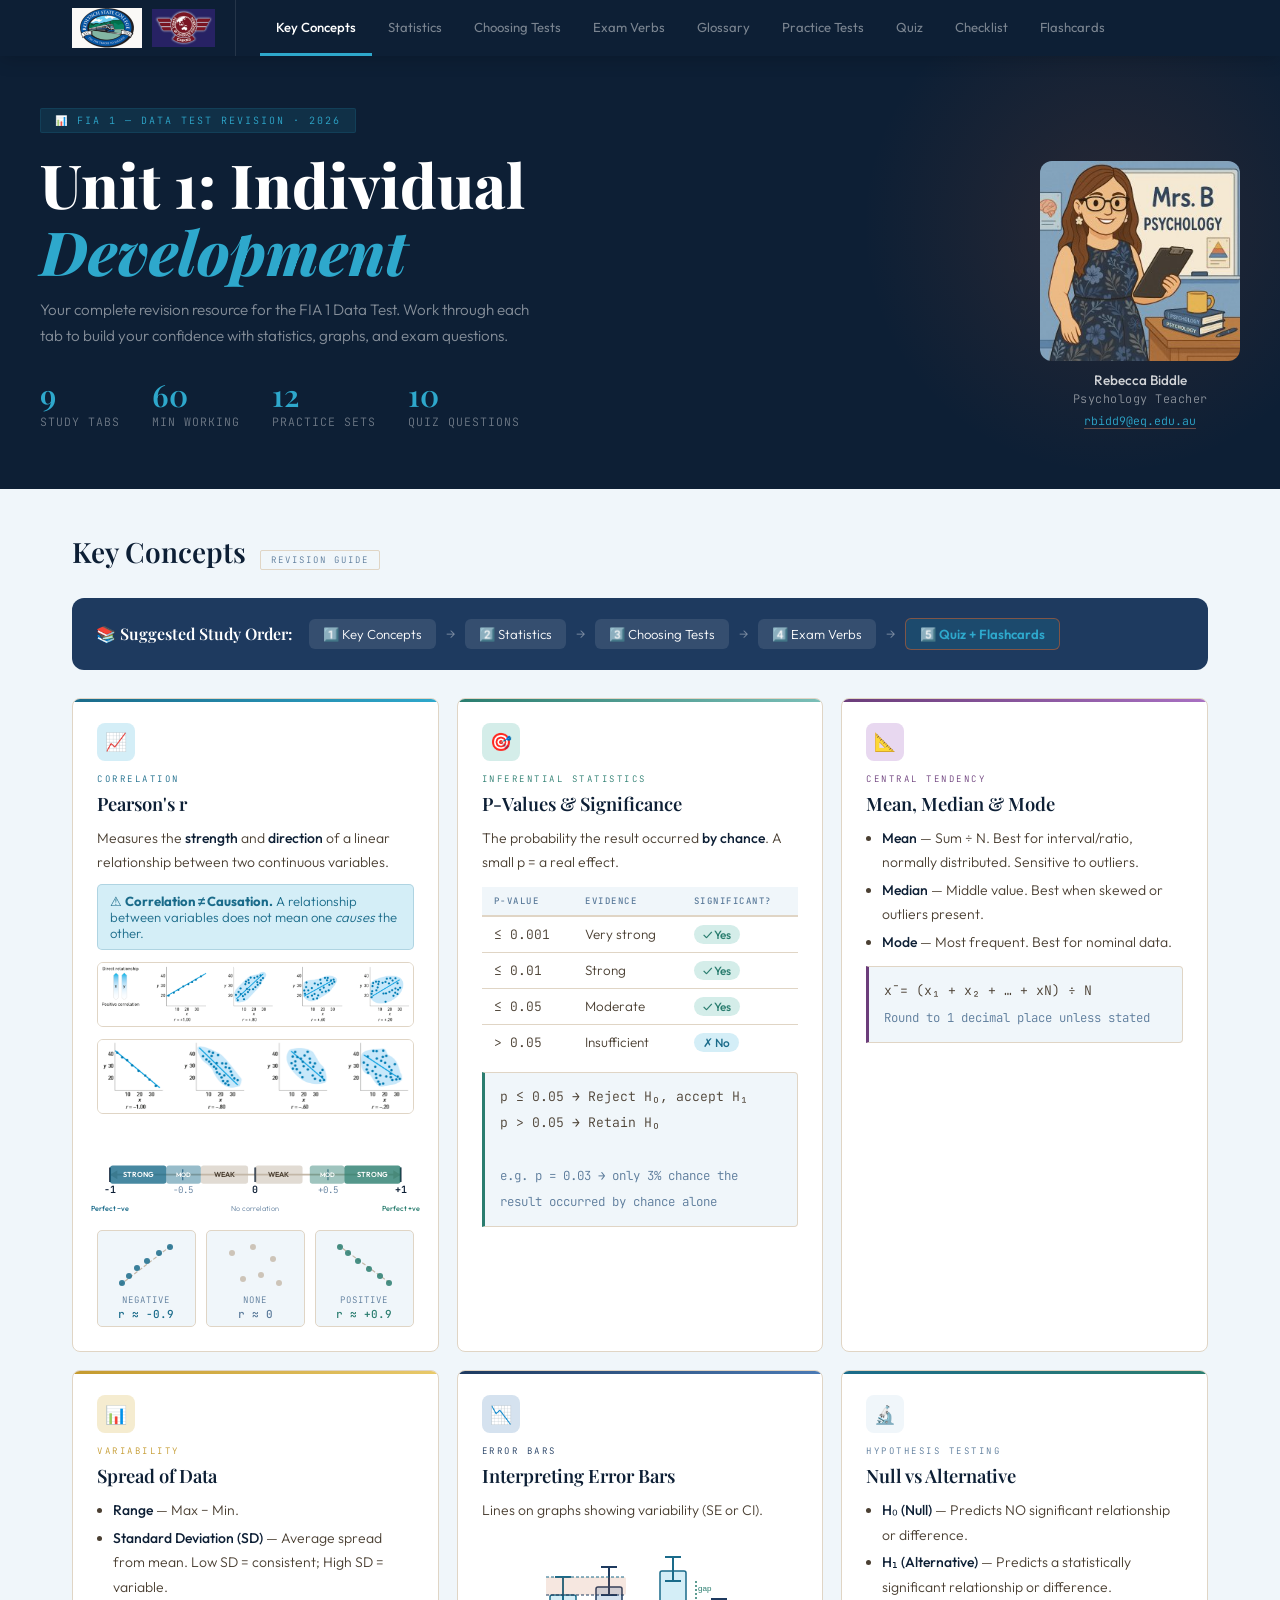
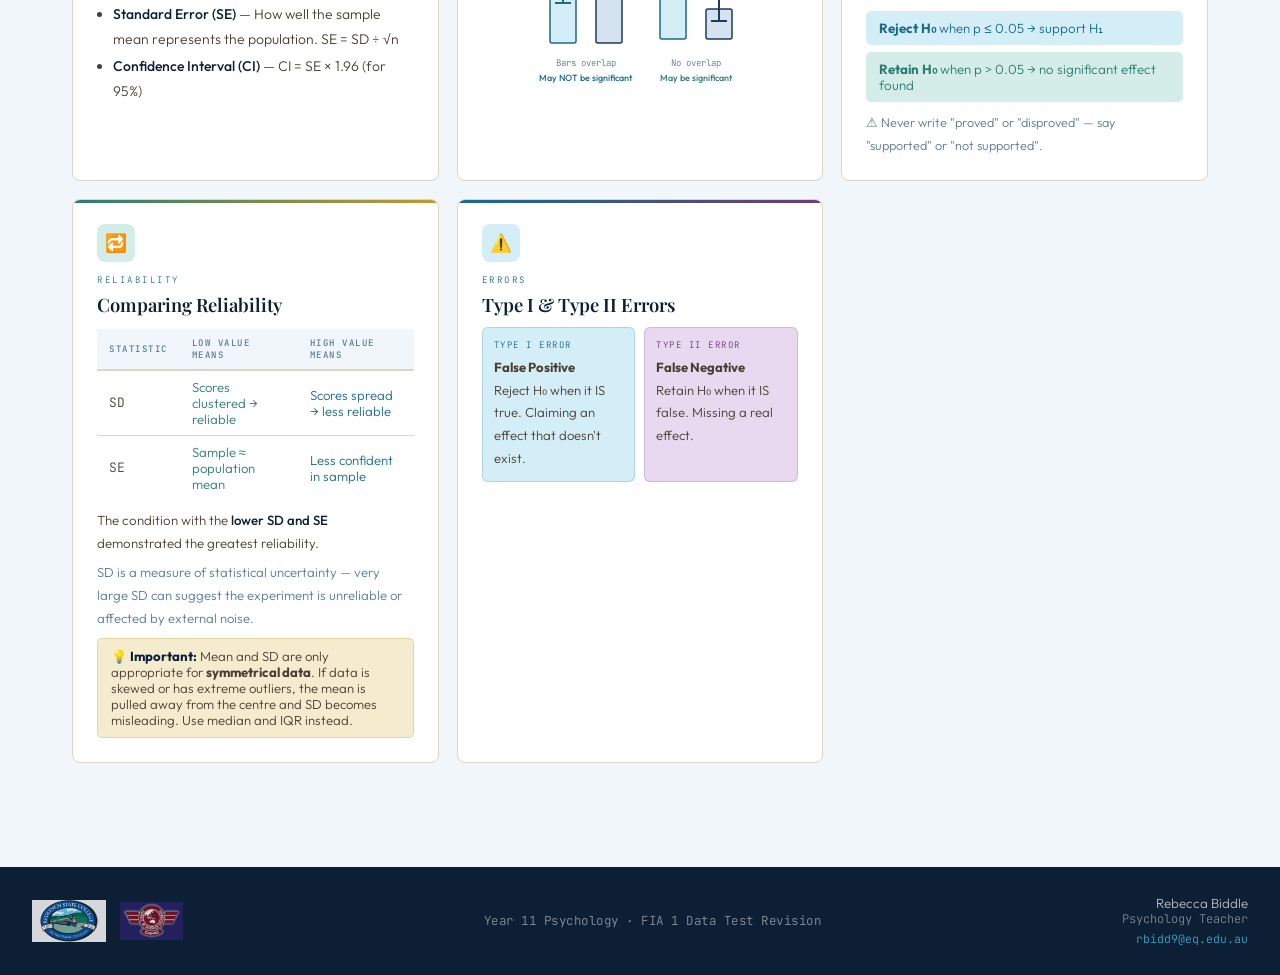
==== commit 6d72be01: "Add files via upload" ====
--- a/psych_revision.html
+++ b/psych_revision.html
@@ -7,14 +7,14 @@
 <link href="https://fonts.googleapis.com/css2?family=Playfair+Display:ital,wght@0,600;0,800;1,600&family=Outfit:wght@300;400;500;600&family=JetBrains+Mono:wght@400;500&display=swap" rel="stylesheet">
 <style>
 :root {
-  --cream: #faf7f2;
-  --warm-white: #fff9f4;
-  --ink: #1a1108;
+  --cream: #f0f6fa;
+  --warm-white: #f5faff;
+  --ink: #0d1f35;
   --ink-light: #4a3f32;
-  --ink-muted: #8a7a6a;
+  --ink-muted: #5a7a9a;
   --ink-faint: #c4b8a8;
-  --rust: #c45c2e;
-  --rust-light: #f0ded3;
+  --rust: #1a6b8a;
+  --rust-light: #d4eef7;
   --teal: #2a7d6f;
   --teal-light: #d4ede9;
   --gold: #c49a2e;
@@ -24,28 +24,28 @@
   --navy: #1e3a5f;
   --navy-light: #d5e2ef;
   --border: #e0d5c5;
-  --shadow: rgba(26,17,8,0.08);
+  --shadow: rgba(13,31,53,0.10);
 }
 * { margin:0; padding:0; box-sizing:border-box; }
 body { background:var(--cream); color:var(--ink); font-family:'Outfit',sans-serif; font-weight:300; min-height:100vh; }
 .site-header { background:var(--ink); position:sticky; top:0; z-index:100; box-shadow:0 2px 20px rgba(0,0,0,0.2); }
 .header-inner { max-width:1200px; margin:0 auto; padding:0 32px; display:flex; align-items:stretch; }
 .header-brand { padding:14px 24px 14px 0; border-right:1px solid rgba(255,255,255,0.1); margin-right:24px; flex-shrink:0; }
-.header-brand .school { font-family:'JetBrains Mono',monospace; font-size:9px; letter-spacing:2.5px; text-transform:uppercase; color:#e8906a; margin-bottom:3px; }
+.header-brand .school { font-family:'JetBrains Mono',monospace; font-size:9px; letter-spacing:2.5px; text-transform:uppercase; color:#2ea8cc; margin-bottom:3px; }
 .header-brand .title { font-family:'Playfair Display',serif; font-size:1.05rem; color:#fff; font-weight:600; }
 .header-nav { display:flex; align-items:stretch; flex:1; overflow-x:auto; }
 .nav-btn { background:none; border:none; color:rgba(255,255,255,0.45); font-family:'Outfit',sans-serif; font-size:0.82rem; font-weight:400; padding:0 16px; cursor:pointer; transition:all 0.2s; border-bottom:3px solid transparent; white-space:nowrap; }
 .nav-btn:hover { color:rgba(255,255,255,0.85); }
-.nav-btn.active { color:#fff; border-bottom-color:var(--rust); font-weight:500; }
+.nav-btn.active { color:#fff; border-bottom-color:#2ea8cc; font-weight:500; }
 .hero { background:var(--ink); padding:52px 32px 60px; position:relative; overflow:hidden; }
 .hero::before { content:''; position:absolute; right:-80px; top:-80px; width:500px; height:500px; border-radius:50%; background:radial-gradient(circle, rgba(196,92,46,0.15) 0%, transparent 70%); pointer-events:none; }
 .hero-inner { max-width:1200px; margin:0 auto; position:relative; z-index:1; }
-.hero-tag { display:inline-flex; align-items:center; gap:8px; background:rgba(196,92,46,0.15); border:1px solid rgba(196,92,46,0.3); color:#e8906a; font-family:'JetBrains Mono',monospace; font-size:10px; letter-spacing:2px; text-transform:uppercase; padding:5px 14px; border-radius:2px; margin-bottom:18px; }
+.hero-tag { display:inline-flex; align-items:center; gap:8px; background:rgba(46,168,204,0.12); border:1px solid rgba(26,107,138,0.25); color:#2ea8cc; font-family:'JetBrains Mono',monospace; font-size:10px; letter-spacing:2px; text-transform:uppercase; padding:5px 14px; border-radius:2px; margin-bottom:18px; }
 .hero h1 { font-family:'Playfair Display',serif; font-size:clamp(2.2rem,5vw,3.8rem); color:#fff; line-height:1.1; margin-bottom:12px; font-weight:800; }
-.hero h1 em { color:#e8906a; font-style:italic; }
+.hero h1 em { color:#2ea8cc; font-style:italic; }
 .hero-sub { color:rgba(255,255,255,0.5); font-size:0.95rem; max-width:500px; line-height:1.7; }
 .hero-stats { display:flex; gap:32px; margin-top:32px; flex-wrap:wrap; }
-.hero-stat-num { font-family:'Playfair Display',serif; font-size:1.9rem; color:#e8906a; font-weight:600; line-height:1; margin-bottom:3px; }
+.hero-stat-num { font-family:'Playfair Display',serif; font-size:1.9rem; color:#2ea8cc; font-weight:600; line-height:1; margin-bottom:3px; }
 .hero-stat-label { font-size:0.72rem; color:rgba(255,255,255,0.4); text-transform:uppercase; letter-spacing:1px; font-family:'JetBrains Mono',monospace; }
 .main { max-width:1200px; margin:0 auto; padding:44px 32px 80px; }
 .section { display:none; animation:fadeIn 0.3s ease; }
@@ -66,7 +66,7 @@
 .card li { margin-bottom:3px; }
 .hl { font-weight:500; color:var(--ink); }
 .formula { background:var(--cream); border:1px solid var(--border); border-left:3px solid; border-radius:0 4px 4px 0; padding:11px 15px; margin-top:12px; font-family:'JetBrains Mono',monospace; font-size:0.82rem; color:var(--ink-light); line-height:2; }
-.r-track { width:100%; height:10px; border-radius:5px; background:linear-gradient(to right, #c45c2e 0%, #e8906a 20%, #c4b8a8 42%, #c4b8a8 58%, #7bbfb8 80%, #2a7d6f 100%); position:relative; margin-top:16px; }
+.r-track { width:100%; height:10px; border-radius:5px; background:linear-gradient(to right, #c49a2e 0%, #5a7a9a 20%, #c4b8a8 42%, #c4b8a8 58%, #7bbfb8 80%, #2a7d6f 100%); position:relative; margin-top:16px; }
 .r-labels-row { display:flex; justify-content:space-between; margin-top:8px; font-size:0.73rem; color:var(--ink-muted); }
 .scatter-row { display:flex; gap:10px; margin-top:12px; }
 .scatter-item { flex:1; background:var(--cream); border:1px solid var(--border); border-radius:5px; padding:8px 6px 5px; text-align:center; }
@@ -182,7 +182,7 @@
       <img src="[data-uri]" alt="Mrs B - Psychology" style="height:200px;width:auto;border-radius:12px;display:block;">
       <div style="margin-top:10px;color:rgba(255,255,255,0.8);font-size:0.85rem;font-family:'Outfit',sans-serif;font-weight:500;">Rebecca Biddle</div>
       <div style="color:rgba(255,255,255,0.5);font-size:0.74rem;font-family:'JetBrains Mono',monospace;letter-spacing:0.5px;margin-top:2px;">Psychology Teacher</div>
-      <a href="/cdn-cgi/l/email-protection#6e1c0c070a0a572e0b1f400b0a1b400f1b" style="display:inline-block;margin-top:6px;color:#e8906a;font-family:'JetBrains Mono',monospace;font-size:0.72rem;text-decoration:none;border-bottom:1px solid rgba(232,144,106,0.4);"><span class="__cf_email__" data-cfemail="e99b8b808d8dd0a98c98c78c8d9cc7889c">[email&#160;protected]</span></a>
+      <a href="mailto:rbidd9@eq.edu.au" style="display:inline-block;margin-top:6px;color:#2ea8cc;font-family:'JetBrains Mono',monospace;font-size:0.72rem;text-decoration:none;border-bottom:1px solid rgba(232,144,106,0.4);">rbidd9@eq.edu.au</a>
     </div>
     
   </div>
@@ -206,19 +206,19 @@
       <div style="color:rgba(255,255,255,0.4);font-size:0.9rem;">→</div>
       <div style="background:rgba(255,255,255,0.1);border-radius:6px;padding:7px 14px;font-size:0.82rem;color:#fff;">4️⃣ Exam Verbs</div>
       <div style="color:rgba(255,255,255,0.4);font-size:0.9rem;">→</div>
-      <div style="background:rgba(196,92,46,0.4);border:1px solid rgba(196,92,46,0.6);border-radius:6px;padding:7px 14px;font-size:0.82rem;color:#e8906a;font-weight:600;">5️⃣ Quiz + Flashcards</div>
+      <div style="background:rgba(26,107,138,0.35);border:1px solid rgba(196,92,46,0.6);border-radius:6px;padding:7px 14px;font-size:0.82rem;color:#2ea8cc;font-weight:600;">5️⃣ Quiz + Flashcards</div>
     </div>
   </div>
 
   <div class="card-grid">
 
     <div class="card">
-      <div class="card-stripe" style="background:linear-gradient(90deg,#c45c2e,#e8906a)"></div>
+      <div class="card-stripe" style="background:linear-gradient(90deg,#1a6b8a,#2ea8cc)"></div>
       <div class="card-icon" style="background:var(--rust-light)">📈</div>
       <div class="card-label" style="color:var(--rust)">Correlation</div>
       <h3>Pearson's r</h3>
       <p>Measures the <span class="hl">strength</span> and <span class="hl">direction</span> of a linear relationship between two continuous variables.</p>
-      <div style="background:var(--rust-light);border-radius:5px;padding:8px 12px;margin-top:9px;font-size:0.82rem;color:var(--rust);border:1px solid rgba(196,92,46,0.2);">
+      <div style="background:var(--rust-light);border-radius:5px;padding:8px 12px;margin-top:9px;font-size:0.82rem;color:var(--rust);border:1px solid rgba(26,107,138,0.2);">
         ⚠ <strong>Correlation ≠ Causation.</strong> A relationship between variables does not mean one <em>causes</em> the other.
       </div>
       <img src="[data-uri]" alt="Positive correlation scatterplots showing r=1.00, .80, .60, .20" style="width:100%;border-radius:6px;margin-top:12px;border:1px solid var(--border);">
@@ -233,23 +233,23 @@
           <polygon points="330,36 322,31 322,41" fill="#c4b8a8"/>
 
           <!-- Tick marks -->
-          <line x1="10"  y1="28" x2="10"  y2="44" stroke="#1a1108" stroke-width="2"/>
-          <line x1="90"  y1="30" x2="90"  y2="42" stroke="#8a7a6a" stroke-width="1.5"/>
-          <line x1="170" y1="28" x2="170" y2="44" stroke="#1a1108" stroke-width="2"/>
-          <line x1="250" y1="30" x2="250" y2="42" stroke="#8a7a6a" stroke-width="1.5"/>
-          <line x1="330" y1="28" x2="330" y2="44" stroke="#1a1108" stroke-width="2"/>
+          <line x1="10"  y1="28" x2="10"  y2="44" stroke="#0d1f35" stroke-width="2"/>
+          <line x1="90"  y1="30" x2="90"  y2="42" stroke="#5a7a9a" stroke-width="1.5"/>
+          <line x1="170" y1="28" x2="170" y2="44" stroke="#0d1f35" stroke-width="2"/>
+          <line x1="250" y1="30" x2="250" y2="42" stroke="#5a7a9a" stroke-width="1.5"/>
+          <line x1="330" y1="28" x2="330" y2="44" stroke="#0d1f35" stroke-width="2"/>
 
           <!-- Tick labels -->
-          <text x="10"  y="56" text-anchor="middle" font-family="JetBrains Mono,monospace" font-size="11" fill="#1a1108" font-weight="600">−1</text>
-          <text x="90"  y="56" text-anchor="middle" font-family="JetBrains Mono,monospace" font-size="10" fill="#8a7a6a">−0.5</text>
-          <text x="170" y="56" text-anchor="middle" font-family="JetBrains Mono,monospace" font-size="11" fill="#1a1108" font-weight="600">0</text>
-          <text x="250" y="56" text-anchor="middle" font-family="JetBrains Mono,monospace" font-size="10" fill="#8a7a6a">+0.5</text>
-          <text x="330" y="56" text-anchor="middle" font-family="JetBrains Mono,monospace" font-size="11" fill="#1a1108" font-weight="600">+1</text>
+          <text x="10"  y="56" text-anchor="middle" font-family="JetBrains Mono,monospace" font-size="11" fill="#0d1f35" font-weight="600">−1</text>
+          <text x="90"  y="56" text-anchor="middle" font-family="JetBrains Mono,monospace" font-size="10" fill="#5a7a9a">−0.5</text>
+          <text x="170" y="56" text-anchor="middle" font-family="JetBrains Mono,monospace" font-size="11" fill="#0d1f35" font-weight="600">0</text>
+          <text x="250" y="56" text-anchor="middle" font-family="JetBrains Mono,monospace" font-size="10" fill="#5a7a9a">+0.5</text>
+          <text x="330" y="56" text-anchor="middle" font-family="JetBrains Mono,monospace" font-size="11" fill="#0d1f35" font-weight="600">+1</text>
 
           <!-- STRONG negative zone (−1 to −0.75) -->
-          <rect x="10" y="26" width="62" height="20" rx="3" fill="#c45c2e" opacity="0.8"/>
+          <rect x="10" y="26" width="62" height="20" rx="3" fill="#1a6b8a" opacity="0.8"/>
           <!-- MODERATE negative zone (−0.75 to −0.5) -->
-          <rect x="72" y="26" width="38" height="20" rx="3" fill="#c45c2e" opacity="0.45"/>
+          <rect x="72" y="26" width="38" height="20" rx="3" fill="#1a6b8a" opacity="0.45"/>
           <!-- WEAK negative zone (−0.5 to 0) -->
           <rect x="110" y="26" width="52" height="20" rx="3" fill="#c4b8a8" opacity="0.5"/>
           <!-- WEAK positive zone (0 to +0.5) -->
@@ -268,14 +268,14 @@
           <text x="299" y="39" text-anchor="middle" font-family="Outfit,sans-serif" font-size="8" fill="#fff" font-weight="600">STRONG</text>
 
           <!-- Bottom labels -->
-          <text x="10"  y="76" text-anchor="middle" font-family="Outfit,sans-serif" font-size="8" fill="#c45c2e" font-weight="500">Perfect −ve</text>
-          <text x="170" y="76" text-anchor="middle" font-family="Outfit,sans-serif" font-size="8" fill="#8a7a6a">No correlation</text>
+          <text x="10"  y="76" text-anchor="middle" font-family="Outfit,sans-serif" font-size="8" fill="#1a6b8a" font-weight="500">Perfect −ve</text>
+          <text x="170" y="76" text-anchor="middle" font-family="Outfit,sans-serif" font-size="8" fill="#5a7a9a">No correlation</text>
           <text x="330" y="76" text-anchor="middle" font-family="Outfit,sans-serif" font-size="8" fill="#2a7d6f" font-weight="500">Perfect +ve</text>
         </svg>
       </div>
       <div class="scatter-row">
         <div class="scatter-item">
-          <svg width="64" height="50" viewBox="0 0 64 50"><line x1="6" y1="46" x2="58" y2="6" stroke="#c4b8a8" stroke-width="1.2" stroke-dasharray="4,2"/><circle cx="8" cy="44" r="3" fill="#c45c2e" opacity=".85"/><circle cx="15" cy="37" r="3" fill="#c45c2e" opacity=".85"/><circle cx="23" cy="29" r="3" fill="#c45c2e" opacity=".85"/><circle cx="33" cy="22" r="3" fill="#c45c2e" opacity=".85"/><circle cx="45" cy="14" r="3" fill="#c45c2e" opacity=".85"/><circle cx="56" cy="8" r="3" fill="#c45c2e" opacity=".85"/></svg>
+          <svg width="64" height="50" viewBox="0 0 64 50"><line x1="6" y1="46" x2="58" y2="6" stroke="#c4b8a8" stroke-width="1.2" stroke-dasharray="4,2"/><circle cx="8" cy="44" r="3" fill="#1a6b8a" opacity=".85"/><circle cx="15" cy="37" r="3" fill="#1a6b8a" opacity=".85"/><circle cx="23" cy="29" r="3" fill="#1a6b8a" opacity=".85"/><circle cx="33" cy="22" r="3" fill="#1a6b8a" opacity=".85"/><circle cx="45" cy="14" r="3" fill="#1a6b8a" opacity=".85"/><circle cx="56" cy="8" r="3" fill="#1a6b8a" opacity=".85"/></svg>
           <div class="scatter-item-label">Negative</div><div class="scatter-item-r" style="color:var(--rust)">r ≈ −0.9</div>
         </div>
         <div class="scatter-item">
@@ -384,7 +384,7 @@
     </div>
 
     <div class="card">
-      <div class="card-stripe" style="background:linear-gradient(90deg,#c45c2e,#2a7d6f)"></div>
+      <div class="card-stripe" style="background:linear-gradient(90deg,#1a6b8a,#2a7d6f)"></div>
       <div class="card-icon" style="background:var(--cream)">🔬</div>
       <div class="card-label" style="color:var(--ink-muted)">Hypothesis Testing</div>
       <h3>Null vs Alternative</h3>
@@ -417,12 +417,12 @@
     </div>
 
     <div class="card">
-      <div class="card-stripe" style="background:linear-gradient(90deg,#c45c2e,#6b3d7a)"></div>
+      <div class="card-stripe" style="background:linear-gradient(90deg,#1a6b8a,#6b3d7a)"></div>
       <div class="card-icon" style="background:var(--rust-light)">⚠️</div>
       <div class="card-label" style="color:var(--rust)">Errors</div>
       <h3>Type I &amp; Type II Errors</h3>
       <div style="display:grid;grid-template-columns:1fr 1fr;gap:9px;margin-top:10px;">
-        <div style="background:var(--rust-light);border-radius:6px;padding:11px;border:1px solid rgba(196,92,46,0.2);">
+        <div style="background:var(--rust-light);border-radius:6px;padding:11px;border:1px solid rgba(26,107,138,0.2);">
           <div style="font-family:'JetBrains Mono',monospace;font-size:9px;color:var(--rust);letter-spacing:1.5px;text-transform:uppercase;margin-bottom:5px;">Type I Error</div>
           <p style="font-size:0.82rem;color:var(--ink-light)"><strong>False Positive</strong><br>Reject H₀ when it IS true. Claiming an effect that doesn't exist.</p>
         </div>
@@ -618,7 +618,7 @@
         <div style="font-family:'JetBrains Mono',monospace;font-size:9px;letter-spacing:2px;text-transform:uppercase;color:var(--teal);margin-bottom:6px;">Example — Significant</div>
         <p style="font-size:0.84rem;color:var(--ink-light)">p = 0.03 → 3% chance result is due to chance → <strong>statistically significant</strong> → reject H₀</p>
       </div>
-      <div style="background:var(--rust-light);border-radius:6px;padding:12px 16px;border:1px solid rgba(196,92,46,0.25);">
+      <div style="background:var(--rust-light);border-radius:6px;padding:12px 16px;border:1px solid rgba(26,107,138,0.2);">
         <div style="font-family:'JetBrains Mono',monospace;font-size:9px;letter-spacing:2px;text-transform:uppercase;color:var(--rust);margin-bottom:6px;">Example — Not Significant</div>
         <p style="font-size:0.84rem;color:var(--ink-light)">p = 0.12 → 12% chance result is due to chance → <strong>not statistically significant</strong> → retain H₀</p>
       </div>
@@ -700,7 +700,7 @@
         <li>The relationship appears <span class="hl">linear</span> on a scatterplot</li>
         <li><span class="hl">Mean and SD</span> are appropriate measures for the data (only valid for symmetrical distributions)</li>
       </ul>
-      <div style="background:var(--rust-light);border-radius:5px;padding:9px 13px;margin-top:10px;font-size:0.83rem;color:var(--rust);border:1px solid rgba(196,92,46,0.2);">
+      <div style="background:var(--rust-light);border-radius:5px;padding:9px 13px;margin-top:10px;font-size:0.83rem;color:var(--rust);border:1px solid rgba(26,107,138,0.2);">
         ⚠ If the data is <strong>skewed or has extreme outliers</strong>, Pearson's r is not appropriate because the mean is no longer a reliable measure of centre.
       </div>
     </div>
@@ -730,16 +730,16 @@
       <div style="font-family:'Playfair Display',serif;font-size:1.2rem;font-weight:600;color:#fff;margin-bottom:16px;">🧠 Memory Aid — Mnemonics from the Data Booklet</div>
       <div style="display:grid;grid-template-columns:repeat(auto-fill,minmax(240px,1fr));gap:12px;">
         <div style="background:rgba(255,255,255,0.07);border:1px solid rgba(255,255,255,0.12);border-radius:8px;padding:14px 16px;">
-          <div style="font-family:'JetBrains Mono',monospace;font-size:11px;color:#e8906a;font-weight:500;margin-bottom:6px;">I'm Really Cool</div>
+          <div style="font-family:'JetBrains Mono',monospace;font-size:11px;color:#2ea8cc;font-weight:500;margin-bottom:6px;">I'm Really Cool</div>
           <div style="font-size:0.82rem;color:rgba(255,255,255,0.7);line-height:1.8;"><span style="color:#fff;font-weight:500">I</span>ndependent groups · <span style="color:#fff;font-weight:500">R</span>epeated measures · <span style="color:#fff;font-weight:500">C</span>orrelational</div>
         </div>
 
         <div style="background:rgba(255,255,255,0.07);border:1px solid rgba(255,255,255,0.12);border-radius:8px;padding:14px 16px;">
-          <div style="font-family:'JetBrains Mono',monospace;font-size:11px;color:#e8906a;font-weight:500;margin-bottom:6px;">Injured Unicorns Roar Painfully</div>
+          <div style="font-family:'JetBrains Mono',monospace;font-size:11px;color:#2ea8cc;font-weight:500;margin-bottom:6px;">Injured Unicorns Roar Painfully</div>
           <div style="font-size:0.82rem;color:rgba(255,255,255,0.7);line-height:1.8;"><span style="color:#fff;font-weight:500">I</span>nterval → <span style="color:#fff;font-weight:500">U</span>npaired t · <span style="color:#fff;font-weight:500">R</span>epeated (paired) t · <span style="color:#fff;font-weight:500">P</span>earson</div>
         </div>
-        <div style="background:rgba(196,92,46,0.2);border:1px solid rgba(196,92,46,0.4);border-radius:8px;padding:14px 16px;grid-column:1/-1;">
-          <div style="font-family:'JetBrains Mono',monospace;font-size:11px;color:#e8906a;font-weight:500;margin-bottom:8px;">The p-value rule</div>
+        <div style="background:rgba(26,107,138,0.2);border:1px solid rgba(26,107,138,0.3);border-radius:8px;padding:14px 16px;grid-column:1/-1;">
+          <div style="font-family:'JetBrains Mono',monospace;font-size:11px;color:#2ea8cc;font-weight:500;margin-bottom:8px;">The p-value rule</div>
           <div style="font-size:1rem;color:#fff;font-weight:600;line-height:1.7;font-family:'Playfair Display',serif;font-style:italic;">
             "If the p is low, the null must go —<br>if the p is high, the null will fly."
           </div>
@@ -749,9 +749,9 @@
               <strong style="color:#7bbfb8;font-size:0.88rem;">p is LOW (≤ 0.05)</strong>
               <div style="margin-top:6px;line-height:1.7;">The null hypothesis must <strong style="color:#fff">GO</strong> — it gets thrown out. Your result is <strong style="color:#fff">statistically significant</strong>. There is less than a 5% chance it happened by chance. Reject H₀, accept H₁.</div>
             </div>
-            <div style="background:rgba(196,92,46,0.3);border-radius:7px;padding:12px 14px;font-size:0.82rem;color:rgba(255,255,255,0.9);">
+            <div style="background:rgba(13,31,53,0.4);border-radius:7px;padding:12px 14px;font-size:0.82rem;color:rgba(255,255,255,0.9);">
               <div style="font-size:1.3rem;margin-bottom:4px;">🦅</div>
-              <strong style="color:#e8906a;font-size:0.88rem;">p is HIGH (&gt; 0.05)</strong>
+              <strong style="color:#2ea8cc;font-size:0.88rem;">p is HIGH (&gt; 0.05)</strong>
               <div style="margin-top:6px;line-height:1.7;">The null hypothesis gets to <strong style="color:#fff">fly, flourish, and soar</strong> — it survives! Your result is <strong style="color:#fff">not statistically significant</strong>. There's too high a chance it happened by chance alone. Retain H₀.</div>
             </div>
           </div>
@@ -1048,7 +1048,7 @@
 <div id="section-flashcards" class="section">
   <div class="section-heading"><h2>Flashcard Drill</h2><span class="stag">20 Cards</span></div>
   <p style="color:var(--ink-muted);font-size:0.9rem;margin-bottom:14px;font-style:italic;">All content drawn directly from Mrs B's Data Booklet. Click the card to flip it.</p>
-  <div style="background:var(--rust-light);border:1px solid rgba(196,92,46,0.25);border-radius:10px;padding:14px 20px;margin-bottom:22px;font-size:0.87rem;color:var(--ink-light);">
+  <div style="background:var(--rust-light);border:1px solid rgba(26,107,138,0.2);border-radius:10px;padding:14px 20px;margin-bottom:22px;font-size:0.87rem;color:var(--ink-light);">
     🔁 <strong style="color:var(--rust)">How to use:</strong> Read the question → think of your answer → click to flip → check yourself. Use <strong>Shuffle</strong> to mix up the order. Aim to get all 20 right before the exam!
   </div>
 
@@ -1096,7 +1096,7 @@
   <div style="text-align:right;">
     <div style="color:rgba(255,255,255,0.7);font-size:0.83rem;font-family:'Outfit',sans-serif;">Rebecca Biddle</div>
     <div style="color:rgba(255,255,255,0.45);font-size:0.75rem;font-family:'JetBrains Mono',monospace;">Psychology Teacher</div>
-    <a href="/cdn-cgi/l/email-protection#6715050e03035e27021649020312490612" style="color:#e8906a;font-family:'JetBrains Mono',monospace;font-size:0.72rem;text-decoration:none;"><span class="__cf_email__" data-cfemail="9eecfcf7fafaa7defbefb0fbfaebb0ffeb">[email&#160;protected]</span></a>
+    <a href="mailto:rbidd9@eq.edu.au" style="color:#2ea8cc;font-family:'JetBrains Mono',monospace;font-size:0.72rem;text-decoration:none;">rbidd9@eq.edu.au</a>
   </div>
 </footer>
 
@@ -1154,11 +1154,14 @@
 }
 
 function show(name,btn){
-  document.querySelectorAll('.section').forEach(s=>s.classList.remove('active'));
-  document.querySelectorAll('.nav-btn').forEach(b=>b.classList.remove('active'));
-  document.getElementById('section-'+name).classList.add('active');
-  btn.classList.add('active');
-  window.scrollTo({top:0,behavior:'smooth'});
+  try {
+    document.querySelectorAll('.section').forEach(function(s){s.classList.remove('active');});
+    document.querySelectorAll('.nav-btn').forEach(function(b){b.classList.remove('active');});
+    var el=document.getElementById('section-'+name);
+    if(el){el.classList.add('active');}
+    if(btn){btn.classList.add('active');}
+    window.scrollTo({top:0,behavior:'smooth'});
+  } catch(e){console.error('show() error:',e);}
 }
 function filterGlossary(q){
   document.querySelectorAll('#g-grid .g-item').forEach(item=>{
@@ -1214,8 +1217,11 @@
   document.getElementById('q-fill').style.width=`${(done/Qs.length)*100}%`;
 }
 function resetQuiz(){answered=new Array(Qs.length).fill(null);score=0;buildQuiz();}
-buildQuiz();
-fcRender();
+if(document.readyState==='loading'){
+  document.addEventListener('DOMContentLoaded',function(){buildQuiz();fcRender();});
+}else{
+  buildQuiz();fcRender();
+}
 </script>
 </body>
 </html>
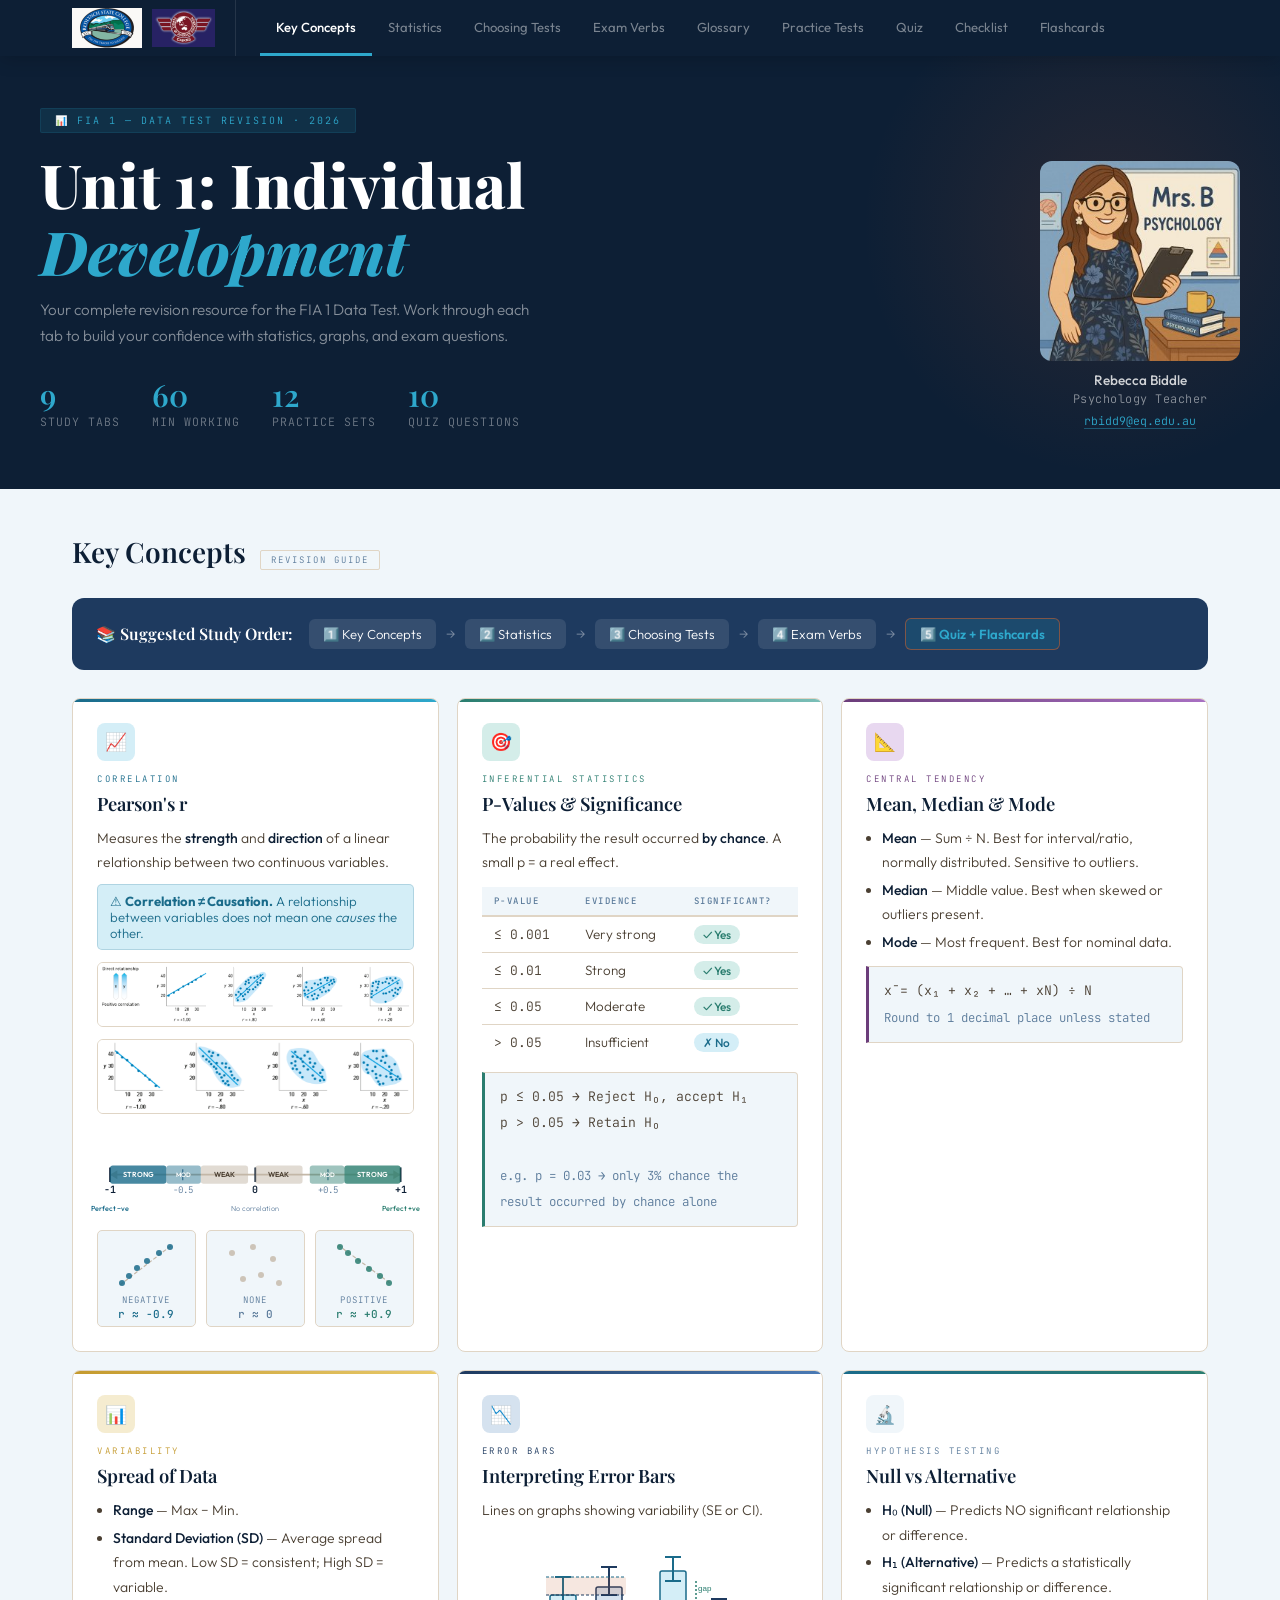
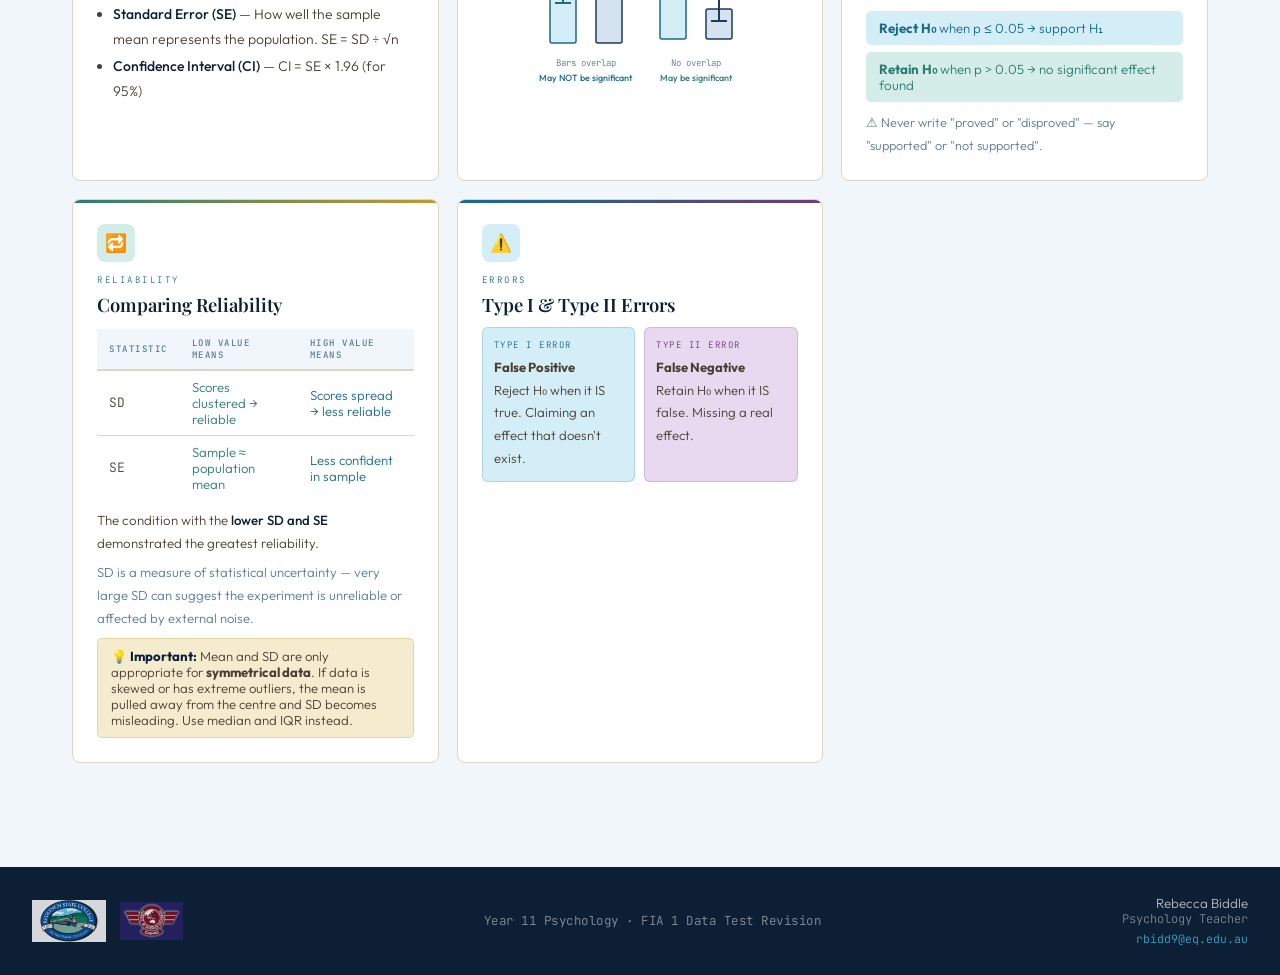
==== commit e6e2df7a: "Add files via upload" ====
--- a/psych_revision.html
+++ b/psych_revision.html
@@ -182,7 +182,7 @@
       <img src="[data-uri]" alt="Mrs B - Psychology" style="height:200px;width:auto;border-radius:12px;display:block;">
       <div style="margin-top:10px;color:rgba(255,255,255,0.8);font-size:0.85rem;font-family:'Outfit',sans-serif;font-weight:500;">Rebecca Biddle</div>
       <div style="color:rgba(255,255,255,0.5);font-size:0.74rem;font-family:'JetBrains Mono',monospace;letter-spacing:0.5px;margin-top:2px;">Psychology Teacher</div>
-      <a href="mailto:rbidd9@eq.edu.au" style="display:inline-block;margin-top:6px;color:#2ea8cc;font-family:'JetBrains Mono',monospace;font-size:0.72rem;text-decoration:none;border-bottom:1px solid rgba(232,144,106,0.4);">rbidd9@eq.edu.au</a>
+      <a id="teacher-email" href="#" style="display:inline-block;margin-top:6px;color:#2ea8cc;font-family:'JetBrains Mono',monospace;font-size:0.72rem;text-decoration:none;border-bottom:1px solid rgba(46,168,204,0.4);"></a><script>(function(){var e=document.getElementById('teacher-email');var u='rbidd9';var d='eq'+'.edu.au';e.href='mail'+'to:'+u+'@'+d;e.textContent=u+'@'+d;})();</script>
     </div>
     
   </div>
@@ -1046,7 +1046,7 @@
 
 <!-- FLASHCARDS -->
 <div id="section-flashcards" class="section">
-  <div class="section-heading"><h2>Flashcard Drill</h2><span class="stag">20 Cards</span></div>
+  <div class="section-heading"><h2>Flashcard Drill</h2><span class="stag">25 Cards</span></div>
   <p style="color:var(--ink-muted);font-size:0.9rem;margin-bottom:14px;font-style:italic;">All content drawn directly from Mrs B's Data Booklet. Click the card to flip it.</p>
   <div style="background:var(--rust-light);border:1px solid rgba(26,107,138,0.2);border-radius:10px;padding:14px 20px;margin-bottom:22px;font-size:0.87rem;color:var(--ink-light);">
     🔁 <strong style="color:var(--rust)">How to use:</strong> Read the question → think of your answer → click to flip → check yourself. Use <strong>Shuffle</strong> to mix up the order. Aim to get all 20 right before the exam!
@@ -1096,32 +1096,37 @@
   <div style="text-align:right;">
     <div style="color:rgba(255,255,255,0.7);font-size:0.83rem;font-family:'Outfit',sans-serif;">Rebecca Biddle</div>
     <div style="color:rgba(255,255,255,0.45);font-size:0.75rem;font-family:'JetBrains Mono',monospace;">Psychology Teacher</div>
-    <a href="mailto:rbidd9@eq.edu.au" style="color:#2ea8cc;font-family:'JetBrains Mono',monospace;font-size:0.72rem;text-decoration:none;">rbidd9@eq.edu.au</a>
+    <a id="teacher-email-1" href="#" style="color:#2ea8cc;font-family:'JetBrains Mono',monospace;font-size:0.72rem;text-decoration:none;"></a><script>(function(){var e=document.getElementById("teacher-email-1");var u="rbidd9";var d="eq"+".edu.au";e.href="mail"+"to:"+u+"@"+d;e.textContent=u+"@"+d;})();</script>
   </div>
 </footer>
 
 <script>
 const cards = [
-  { q: "What is the formula for the mean?", a: "x̄ = (x₁ + x₂ + … + xN) ÷ N\nWhere x = raw data point and N = sample size.\nAlways show full working when asked to Calculate." },
-  { q: "What does p ≤ 0.05 tell you?", a: "The result is statistically significant. There is a 5% or less probability the result occurred by chance. Reject the null hypothesis and accept the alternative hypothesis." },
-  { q: "What does a low Standard Deviation indicate?", a: "Scores are clustered close to the mean — data is consistent and reliable. A high SD means scores are spread out with greater variation from the mean." },
-  { q: "What is Standard Error of the Mean (SEM)?", a: "SE = SD ÷ √n\nIt estimates how accurately the sample mean (x̄) represents the true population mean (μ).\nSmall SE = good representation. Large SE = less confident." },
-  { q: "How do you calculate a 95% Confidence Interval?", a: "CI = SE × 1.96\nThis gives the range within which you are 95% confident the true population mean falls." },
-  { q: "When do you use the Median instead of the Mean?", a: "When data is skewed (not normally distributed) or when there are outliers. The median is not affected by extreme scores, making it more representative for skewed data." },
-  { q: "What is the difference between a Type I and Type II error?", a: "Type I (False Positive): Rejecting H₀ when it is actually true — finding an effect that doesn't exist.\nType II (False Negative): Keeping H₀ when it is actually false — missing a real effect." },
-  { q: "Which measure of central tendency is used for nominal data?", a: "Mode — the most frequently occurring value. Mean and median cannot be used because nominal data (e.g. hair colour, gender) has no meaningful numerical order." },
-  { q: "What does a Pearson r value of −0.8 tell you?", a: "A strong negative correlation. As one variable increases, the other decreases. The value is close to −1, indicating a strong relationship. Closer to ±1 = stronger relationship." },
-  { q: "What do overlapping SE error bars tell you?", a: "When SE bars overlap, the difference between the two group means is NOT statistically significant.\nWhen SE bars do NOT overlap, the difference might be statistically significant." },
-  { q: "What is the IQR and when is it used?", a: "Interquartile Range = Q3 − Q1\nUsed as the measure of dispersion for ordinal data, or when data is skewed. More robust to outliers than standard deviation." },
-  { q: "What conditions must be met to use a parametric test?", a: "1. Data is interval or ratio scale\n2. Data is symmetrical — approximately normally distributed (no skew)\n3. No extreme outliers present\n4. Mean and SD are appropriate measures (only valid for symmetrical data)\n5. Sample size is reasonably large (n > 30)\n\nIf data is skewed or has outliers, the mean is pulled from the centre and becomes unreliable." },
-  { q: "What is R² (Coefficient of Determination)?", a: "R² = r² (Pearson's r, squared)\nMeasured from 0 to 1. Shows the proportion of variation in the y-variable explained by the x-variable.\nE.g. R² = 0.64 → 64% of variation in y is explained by x; 36% by other factors." },
-
-  { q: "What cognitive verb requires you to show all working?", a: "Calculate.\nYou must write out: (1) the formula, (2) substitute the values, (3) show the arithmetic, (4) state the final answer with appropriate rounding and units." },
-  { q: "What are the 3 conditions needed to generalise results to a population?", a: "1. The sample must represent the population.\n2. The results must be statistically significant.\n3. The effects of all confounding variables must be controlled." },
-  { q: "What is the difference between SD, SEM, and CI?", a: "SD = spread of individual data points from the sample mean.\nSEM = how accurately sample mean estimates population mean (SD ÷ √n).\nCI = range within which the population mean falls 95% of the time (SEM × 1.96)." },
-  { q: "What does 'deduce' require in an exam answer?", a: "A complete sentence with TWO parts:\n(1) Your conclusion/answer.\n(2) The reason/evidence supporting it.\nAlways reference specific data values (e.g. p-value, SD) from the table or figure." },
-  { q: "What is the difference between null and alternative hypothesis?", a: "Null (H₀): predicts no relationship or difference between IV and DV.\nAlternative (H₁): predicts a significant relationship or difference exists.\nIf p ≤ 0.05: reject H₀, accept H₁.\nIf p > 0.05: accept H₀, reject H₁." },
-  { q: "What is variance and why do we use SD instead?", a: "Variance is the average of squared differences from the mean. It is not very interpretable because it is in squared units.\nWe use Standard Deviation (SD = √variance) instead because it is in the same units as the original data and easier to interpret." },
+  { q: "What does r = +0.82 tell you about a relationship?", a: "Direction: POSITIVE — as one variable increases, the other also increases.\nStrength: STRONG — r ≥ ±0.75 = strong.\n\nExample: more hours of sleep → higher memory scores.\n\nRemember: correlation does NOT mean causation." },
+  { q: "What does r = −0.55 tell you about a relationship?", a: "Direction: NEGATIVE — as one variable increases, the other decreases.\nStrength: MODERATE — r is between ±0.50–0.74.\n\nExample: more screen time → lower sleep quality (moderate relationship)." },
+  { q: "A study gets p = 0.04. What do you conclude?", a: "p = 0.04 is BELOW the 0.05 threshold.\n\nThe null must GO — reject H₀.\nThe result IS statistically significant.\nSupport the alternative hypothesis (H₁).\n\nOnly a 4% chance the result occurred by chance alone." },
+  { q: "A study gets p = 0.09. What do you conclude?", a: "p = 0.09 is ABOVE the 0.05 threshold.\n\nThe null will FLY — retain H₀.\nThe result is NOT statistically significant.\nDo NOT generalise these findings to the broader population." },
+  { q: "Scores: 12, 15, 15, 18, 20. What is the mode, median and mean?", a: "Mode = 15 (appears twice)\nMedian = 15 (middle value of 5 scores)\nMean = (12+15+15+18+20) ÷ 5 = 80 ÷ 5 = 16\n\nWhen data is symmetrical, mean = median ≈ mode.\nWhen data is skewed, they differ." },
+  { q: "Scores: 10, 12, 14, 16, 48. Which measure of central tendency is most appropriate and why?", a: "MEDIAN = 14 is most appropriate.\n\nThe score of 48 is an extreme outlier that PULLS the mean upward (mean = 20 — not representative).\nMedian is resistant to outliers and better represents the centre of this skewed dataset." },
+  { q: "Group A SD = 2.1, Group B SD = 6.8. Which is more reliable?", a: "Group A is MORE RELIABLE.\n\nLower SD = scores are clustered closer to the mean = more consistent results.\nGroup B has much more spread — participants varied widely from each other.\n\nAlways link SD to reliability: lower SD = more reliable." },
+  { q: "What does Standard Error (SE) tell you?", a: "SE = SD ÷ √n\n\nSE tells you how accurately the sample mean estimates the TRUE population mean.\n\nSmall SE = sample mean is a more precise estimate of the population.\nLarge SE = less precise — results may vary a lot between samples." },
+  { q: "What does a 95% Confidence Interval mean?", a: "95% CI = SE × 1.96\n\nMeaning: we are 95% confident the TRUE population mean falls within ±CI of our sample mean.\n\nWider CI = less precise estimate.\nNarrower CI = more precise estimate." },
+  { q: "Error bars on a graph OVERLAP. What does this suggest?", a: "Overlapping error bars suggest the difference between groups may NOT be statistically significant.\n\n⚠ Always confirm with a p value — error bars are a VISUAL GUIDE only, not a statistical test." },
+  { q: "Error bars on a graph do NOT overlap. What does this suggest?", a: "Non-overlapping error bars suggest the difference between groups MAY be statistically significant.\n\n⚠ Still need to confirm with a p value. Non-overlap is promising but not definitive proof of significance." },
+  { q: "What is R² and what does it mean?", a: "R² = r² (square the Pearson r value)\n\nTells you the PROPORTION OF VARIANCE EXPLAINED.\n\nExample: r = 0.70 → R² = 0.49 → 49% of variation in Y is explained by X.\nThe remaining 51% is due to other factors not measured." },
+  { q: "What type of data is 'ranking of preferred study environments' (library, café, home)?", a: "ORDINAL data — the categories have a meaningful ORDER (ranked 1st, 2nd, 3rd) but the gaps between ranks are not equal.\n\nUse MEDIAN as measure of central tendency for ordinal data." },
+  { q: "What type of data is 'reaction time in milliseconds'?", a: "RATIO data — has equal intervals AND a true zero (0ms = no reaction).\n\nUse MEAN and SD for ratio data (if distribution is symmetrical, no extreme outliers).\n\nRatio data is parametric — appropriate for Pearson's r and t-tests." },
+  { q: "Why do we use mean and SD only for symmetrical data?", a: "Mean is pulled toward extreme scores in a skewed distribution, making it unrepresentative of the centre.\n\nIf data is SKEWED or has OUTLIERS:\n→ Use MEDIAN and IQR instead.\n\nSymmetrical data = mean ≈ median ≈ mode. Skewed data = they differ." },
+  { q: "What is a POSITIVE skew? Which measure is largest?", a: "Positive skew = tail on the RIGHT side. A few very HIGH scores pull the mean up.\n\nOrder: Mode < Median < Mean\n\nThe MEAN is largest.\nExample: most students score low, a few score very high → right tail." },
+  { q: "What is a NEGATIVE skew? Which measure is largest?", a: "Negative skew = tail on the LEFT side. A few very LOW scores pull the mean down.\n\nOrder: Mean < Median < Mode\n\nThe MODE is largest.\nExample: most students score high, a few score very low → left tail." },
+  { q: "What does DEDUCE mean in an exam question? Give the structure.", a: "Deduce = reach a conclusion by applying evidence and reasoning.\n\nStructure:\n1. STATE your conclusion clearly\n2. CITE specific data (p value, SD, mean, r value)\n3. EXPLAIN using psychological/statistical concepts\n\nNever just answer 'yes' or 'no' without evidence." },
+  { q: "What does CONTRAST mean in an exam question?", a: "Contrast = identify the KEY DIFFERENCES between two things side by side.\n\nDo NOT describe each one separately — directly COMPARE them.\n\nExample: 'Group A had a lower SD (2.1) than Group B (6.8), indicating Group A scores were more consistent around the mean.'" },
+  { q: "What does DRAW A CONCLUSION mean in an exam question?", a: "Draw a conclusion = make a judgement supported by evidence from the data.\n\nMust reference: DATA + HYPOTHESIS + SIGNIFICANCE\n\nExample: 'Based on p = 0.03, which is below 0.05, H₀ is rejected. The result is statistically significant, supporting H₁ that caffeine affects reaction time.'\n\nNEVER say 'proven'." },
+  { q: "What is needed to justify generalising results to a broader population?", a: "THREE things required:\n1. REPRESENTATIVE SAMPLE — sample reflects the target population\n2. STATISTICALLY SIGNIFICANT RESULT — p ≤ 0.05\n3. CONFOUNDS CONTROLLED — alternative explanations ruled out\n\nIf any one is missing → cannot generalise." },
+  { q: "What is the difference between the null hypothesis (H₀) and alternative hypothesis (H₁)?", a: "H₀ (Null): states there is NO significant relationship or difference.\nExample: 'There is no significant relationship between sleep and memory.'\n\nH₁ (Alternative): states there IS a significant relationship or difference.\nExample: 'There is a significant relationship between sleep and memory.'\n\np ≤ 0.05 → reject H₀, support H₁.\np > 0.05 → retain H₀." },
+  { q: "What is a Type I Error?", a: "Type I Error = FALSE POSITIVE.\n\nYou REJECT H₀ when it is actually TRUE.\nYou conclude there IS an effect when there isn't one.\n\nMemory trick: You cried wolf — you said something happened when it didn't." },
+  { q: "What is a Type II Error?", a: "Type II Error = FALSE NEGATIVE.\n\nYou RETAIN H₀ when it is actually FALSE.\nYou miss a real effect — conclude there is NO difference when there actually is one.\n\nMemory trick: You missed the wolf — something happened but you didn't detect it." },
+  { q: "What are the conditions needed to use a parametric test (Pearson's r, t-test)?", a: "1. Data is INTERVAL or RATIO scale\n2. Data is SYMMETRICAL — normally distributed (no skew)\n3. NO EXTREME OUTLIERS\n4. Mean and SD are appropriate measures\n5. Sample size reasonably large (ideally n > 30)\n\nIf these aren't met → parametric tests are not appropriate." }
 ];
 
 let fcIndex = 0;
@@ -1169,16 +1174,21 @@
   });
 }
 const Qs=[
-  {q:"A Pearson's r value of −0.82 indicates:",opts:["A weak positive correlation","A strong negative correlation","A moderate negative correlation","No significant correlation"],ans:1,fb:"r = −0.82 is close to −1, indicating a STRONG NEGATIVE correlation. As one variable increases, the other decreases."},
-  {q:"A study reports p = 0.003. What conclusion should be drawn?",opts:["Accept the null hypothesis","The result is not statistically significant","The result is statistically significant — reject the null hypothesis","More data is required before concluding"],ans:2,fb:"p = 0.003 is less than 0.05, so the result IS statistically significant. Reject H₀ and support the alternative hypothesis."},
-  {q:"Which measure of central tendency is most appropriate for interval/ratio data that is normally distributed?",opts:["Mode","Median","Mean","Range"],ans:2,fb:"Mean is best for interval/ratio data with a normal distribution. It uses all data points. Use the median if data is skewed or has outliers."},
-  {q:"The confidence interval error bars for two groups DO overlap. This means:",opts:["The difference is statistically significant","The difference is likely NOT statistically significant","The standard deviation is too large to interpret","The null hypothesis should be rejected"],ans:1,fb:"Overlapping error bars suggest the difference between means is NOT statistically significant. Non-overlapping bars suggest it might be significant."},
-  {q:"Two different groups of participants are compared on a parametric measure. Which test is most appropriate?",opts:["Paired t-test","Pearson's correlation","Independent (unpaired) t-test","Chi-squared test"],ans:2,fb:"Independent groups + parametric data = unpaired (independent) t-test. This is appropriate when different participants are used in each condition and the data meets parametric assumptions."},
-  {q:"Group A has SD = 0.14 and Group B has SD = 0.51. Which shows GREATER reliability?",opts:["Group B — higher SD = more consistent","Group A — lower SD means scores cluster closer to the mean","Both groups are equally reliable","Cannot be determined from SD alone"],ans:1,fb:"A lower SD means data points are closer to the mean — more consistent results. Group A (SD = 0.14) demonstrated greater reliability."},
-  {q:"What does R² = 0.61 tell us?",opts:["r = 0.61","61% of variance in Y is explained by X","There is a 61% chance the result is significant","The mean is 0.61"],ans:1,fb:"R² = r². An R² of 0.61 means 61% of the variation in the dependent variable (Y) is explained by the independent variable (X). The remaining 39% is due to other factors."},
-  {q:"Which characteristic makes the MEAN the most appropriate measure of central tendency?",opts:["The data is nominal","The data is heavily skewed with clear outliers","The data is interval/ratio and approximately normally distributed","The dataset has fewer than 5 values"],ans:2,fb:"Mean is appropriate when data is interval or ratio scale and normally distributed. It uses all data points but can be distorted by outliers."},
-  {q:"What characteristic of a dataset justifies using Pearson's r?",opts:["The data is ordinal","The data is continuous (interval/ratio) and the relationship is linear","The sample size is very small","The distribution is strongly skewed"],ans:1,fb:"Pearson's r is appropriate for continuous (interval/ratio) data with a linear relationship, approximately normally distributed with no extreme outliers."},
-  {q:"Which of the following is a Type I Error?",opts:["Retaining H₀ when it is false","Accepting H₁ when it is correct","Rejecting H₀ when it is actually true","Failing to detect a real effect"],ans:2,fb:"A Type I Error (False Positive) = rejecting H₀ even though it is true — claiming an effect that doesn't exist. A Type II Error is the opposite (missing a real effect)."}
+  {q:"A study finds r = +0.68 between hours of sleep and memory test scores. What does this tell you?",opts:["Strong positive — more sleep, higher scores","Moderate positive — more sleep tends to relate to higher scores","Weak positive — barely any relationship","Moderate negative — more sleep, lower scores"],ans:1,fb:"r = +0.68 sits in the moderate range (±0.50–0.74). Positive direction means as sleep increases, memory scores tend to increase. It is NOT strong (that requires ≥ ±0.75)."},
+  {q:"A study comparing caffeine vs no caffeine on reaction time finds p = 0.03. What do you conclude?",opts:["Retain H₀ — not significant","Reject H₀ — statistically significant","The result is inconclusive","p = 0.03 is too small to be meaningful"],ans:1,fb:"p = 0.03 is BELOW the 0.05 threshold. The null must GO — reject H₀. There is a statistically significant difference in reaction time between the caffeine and no-caffeine groups."},
+  {q:"A researcher finds p = 0.12 when comparing exam scores of students who exercise vs those who don't. Which hypothesis is supported?",opts:["Alternative hypothesis — significant difference","Null hypothesis — no significant difference","Both hypotheses","Neither — more data needed"],ans:1,fb:"p = 0.12 is ABOVE 0.05. The null will FLY — retain H₀. The null hypothesis (no significant difference) is supported. The result is not statistically significant."},
+  {q:"Reaction times (ms) for five participants: 210, 195, 210, 230, 205. What is the mode?",opts:["205","210","195","230"],ans:1,fb:"The mode is the value that appears most often. 210 appears TWICE; all other values appear once. Mode = 210 ms. Use mode for nominal data or when asked specifically."},
+  {q:"Memory scores for seven students: 55, 62, 68, 70, 72, 75, 90. What is the median?",opts:["70","68","72","65"],ans:0,fb:"The median is the MIDDLE value when data is ordered. 7 values → middle = 4th value. Ordered: 55, 62, 68, 70, 72, 75, 90. Median = 70. Use median when data is skewed or ordinal."},
+  {q:"A music study has Group A (music) SD = 3.2 and Group B (no music) SD = 8.7. Which group was more reliable?",opts:["Group B — higher SD means more data","Group A — lower SD means more consistent scores","Both equally reliable","Cannot determine from SD alone"],ans:0,fb:"Lower SD = scores clustered closer to the mean = more consistent results = greater reliability. Group A (SD = 3.2) was more reliable than Group B (SD = 8.7), whose scores were far more spread out."},
+  {q:"A study measures 'preferred music genre' and 'stress levels'. What type of data is 'preferred music genre'?",opts:["Ratio","Interval","Ordinal","Nominal"],ans:3,fb:"Preferred music genre is a CATEGORY with no numerical value or ranking (e.g. pop, rock, classical). This is NOMINAL data. Use mode as the measure of central tendency for nominal data."},
+  {q:"Error bars on a bar graph for two conditions DO NOT overlap. What does this suggest?",opts:["The difference is definitely not significant","The difference MAY be statistically significant — confirm with p value","The means are identical","Standard deviation is zero"],ans:1,fb:"Non-overlapping error bars suggest the difference between groups MAY be statistically significant. Always confirm with a p value — error bars are a visual guide only, not a definitive test."},
+  {q:"A correlational study finds r = −0.81 between screen time and sleep quality. Can we say screen time CAUSES poor sleep?",opts:["Yes — r is strong and negative","Yes — because p must be significant","No — correlational designs cannot establish cause and effect","No — r would need to be −1.0"],ans:2,fb:"Correlation ≠ causation. A correlational design only shows a RELATIONSHIP between variables. No variables are manipulated, so we cannot establish cause and effect. A third variable (e.g. stress, phone use habits) may explain both."},
+  {q:"Focus scores (out of 20) for 6 students: 14, 16, 16, 18, 19, 20. Calculate the mean.",opts:["16.5","17","17.5","16"],ans:1,fb:"Mean = sum ÷ N. Sum = 14+16+16+18+19+20 = 103. N = 6. Mean = 103 ÷ 6 = 17.17 ≈ 17. Always show your working — add all values, divide by how many there are."},
+  {q:"A study uses an independent groups design to test exercise vs no exercise on mood. What does 'independent groups' mean?",opts:["The same participants do both conditions","Different participants are in each condition","Participants choose their own condition","The groups are tested at the same time"],ans:1,fb:"Independent groups = DIFFERENT participants in each condition. Each person experiences only ONE condition. This avoids order effects but means individual differences between groups could affect results."},
+  {q:"SE = 0.8 for a sleep study. What does a small SE indicate?",opts:["The sample had a large standard deviation","The sample mean is a more accurate estimate of the population mean","The result is not statistically significant","Scores were very spread out"],ans:1,fb:"Standard Error (SE) measures how accurately the sample mean estimates the TRUE population mean. A smaller SE means the sample mean is a more reliable estimate of what the whole population would score."},
+  {q:"A student says: 'Because p < 0.05, we have proven that music improves focus.' What is wrong with this statement?",opts:["Nothing — p < 0.05 means proven","We never say 'proven' — we say the result is statistically significant and supports H₁","p < 0.05 means we retain H₀","Music cannot be studied scientifically"],ans:1,fb:"In science, we NEVER say 'proven'. Results can only SUPPORT a hypothesis. The correct language is: 'The result is statistically significant (p < 0.05), which supports the alternative hypothesis.' Results could always be overturned by future research."},
+  {q:"A study finds r² = 0.49 between stress and exam scores. What does this mean?",opts:["49% of variation in exam scores is explained by stress levels","Stress causes 49% of exam failure","The correlation is 0.49","There is a 49% chance the result is due to chance"],ans:0,fb:"R² = r² tells you the proportion of variance EXPLAINED. R² = 0.49 means 49% of the variation in exam scores is explained by stress levels. The other 51% is due to other factors not measured in this study."},
+  {q:"To generalise findings from a caffeine study to all Australian university students, what THREE things must be true?",opts:["p < 0.05 only","Sample is representative, result is statistically significant, confounds are controlled","Large sample size only","r must be above 0.75"],ans:1,fb:"Valid generalisation requires ALL three: (1) REPRESENTATIVE SAMPLE — does the sample reflect the target population? (2) STATISTICALLY SIGNIFICANT RESULT — p ≤ 0.05. (3) CONFOUNDS CONTROLLED — alternative explanations are ruled out. Missing any one of these means you cannot generalise."}
 ];
 let answered=new Array(Qs.length).fill(null),score=0;
 function buildQuiz(){
@@ -1213,8 +1223,9 @@
 function updateScore(){
   const done=answered.filter(a=>a!==null).length;
   document.getElementById('score-big').textContent=score;
-  ${done} of ${Qs.length} answered\`;
-  document.getElementById('q-fill').style.width=`${(done/Qs.length)*100}%`;
+  var doneCount=answered.filter(function(a){return a!==null;}).length;
+  document.getElementById('score-label').textContent=doneCount+' of '+Qs.length+' answered';
+  document.getElementById('q-fill').style.width=(doneCount/Qs.length*100)+'%';
 }
 function resetQuiz(){answered=new Array(Qs.length).fill(null);score=0;buildQuiz();}
 if(document.readyState==='loading'){
